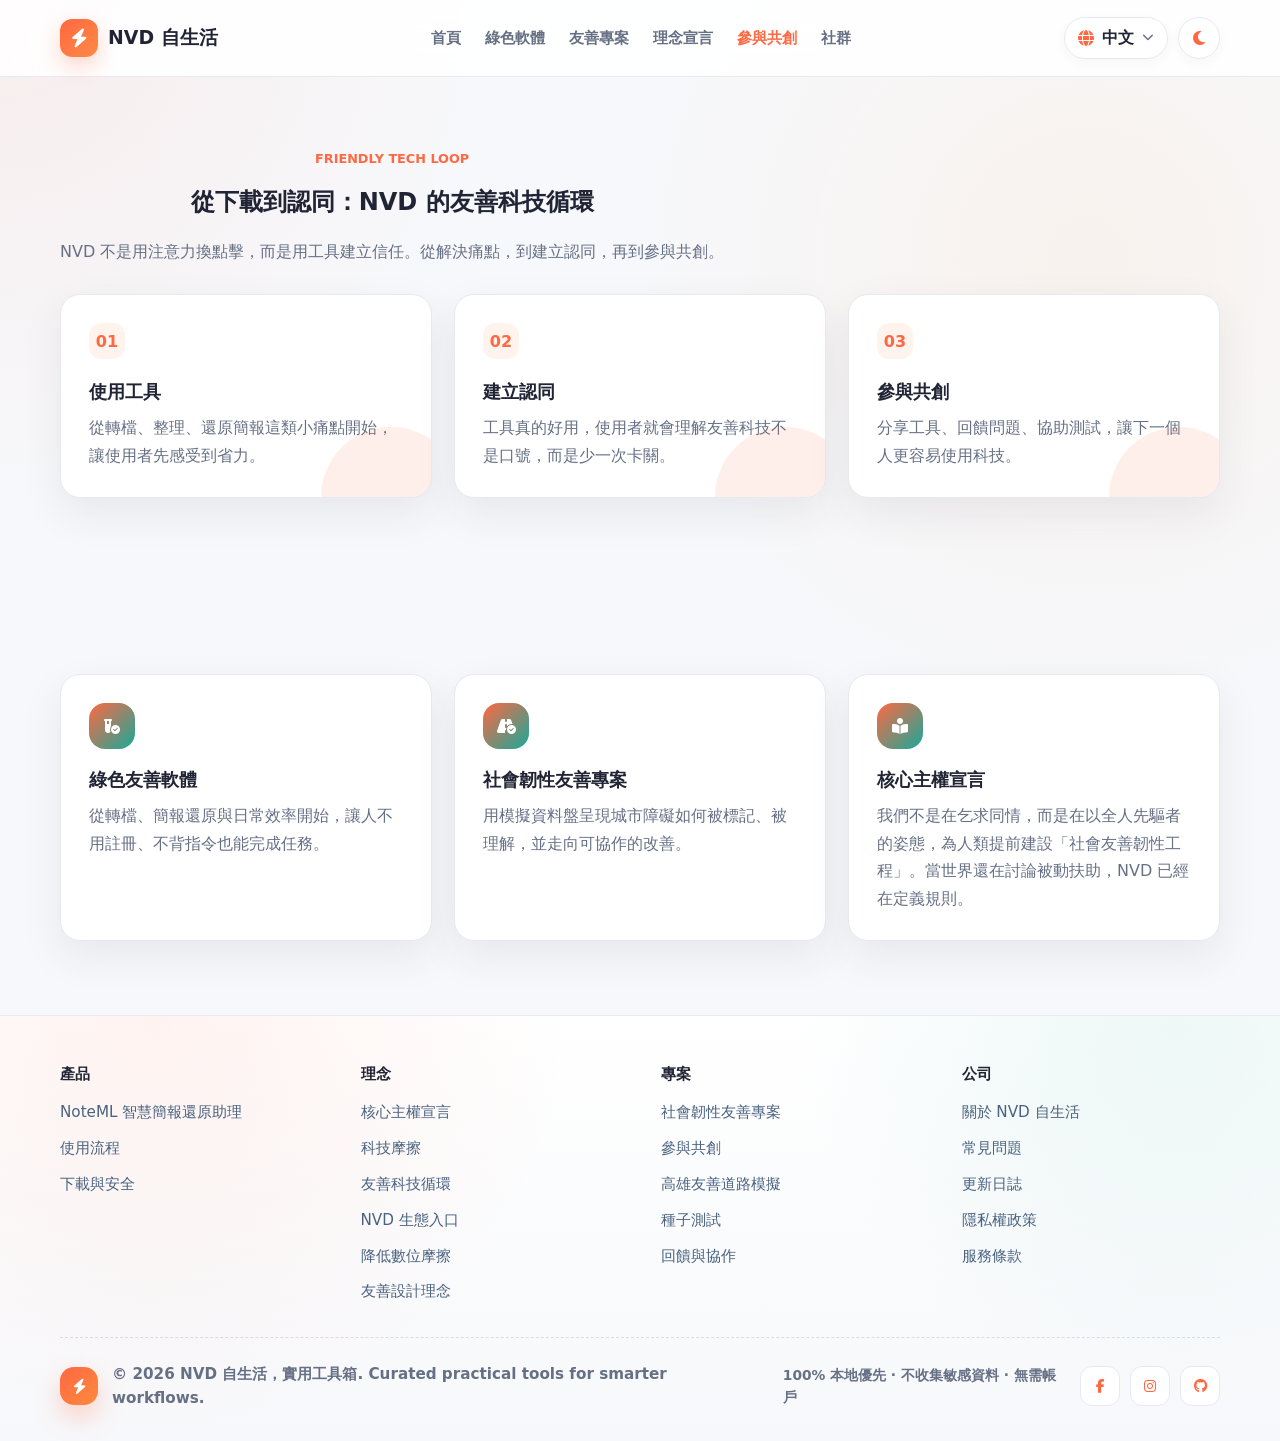
==== join.html @ a8fb4145 "Refocus software page on NoteML product" ====
<!doctype html>
<html lang="zh-Hant">
  <head>
    <meta charset="UTF-8" />
    <meta name="viewport" content="width=device-width, initial-scale=1.0" />
    <meta
      http-equiv="Content-Security-Policy"
      content="default-src 'self'; base-uri 'self'; object-src 'none'; script-src 'self'; style-src 'self' https://fonts.googleapis.com https://cdnjs.cloudflare.com; font-src 'self' https://fonts.gstatic.com https://cdnjs.cloudflare.com; img-src 'self' data:; form-action 'none'; upgrade-insecure-requests"
    />
    <title>NVD 自生活，實用工具箱</title>
    <link rel="preconnect" href="https://fonts.googleapis.com" />
    <link rel="preconnect" href="https://fonts.gstatic.com" crossorigin />
    <link
      href="https://fonts.googleapis.com/css2?family=Noto+Sans+TC:wght@400;500;700;800&display=swap"
      rel="stylesheet"
    />
    <link
      rel="stylesheet"
      href="https://cdnjs.cloudflare.com/ajax/libs/font-awesome/6.5.2/css/all.min.css"
      integrity="sha384-PPIZEGYM1v8zp5Py7UjFb79S58UeqCL9pYVnVPURKEqvioPROaVAJKKLzvH2rDnI"
      crossorigin="anonymous"
    />
    <link rel="stylesheet" href="styles.css?v=20260531-2" />
  </head>
  <body>
    <header class="site-header">
      <nav class="navbar container" aria-label="主要導覽">
        <a class="brand" href="index.html" aria-label="NVD 自生活首頁">
          <span class="brand-mark"><i class="fa-solid fa-bolt"></i></span>
          <span data-i18n="brandName">NVD 自生活</span>
        </a>

        <div class="nav-links" aria-label="網站選單">
          <a href="index.html" data-i18n="navHome">首頁</a>
          <a href="software.html" data-i18n="navSoftware">綠色軟體</a>
          <a href="resilience.html" data-i18n="navResilience">友善專案</a>
          <a href="manifesto.html" data-i18n="navManifesto">理念宣言</a>
          <a class="active" href="join.html" data-i18n="navLoop">參與共創</a>
          <a href="#footer" data-i18n="navCommunity">社群</a>
        </div>

        <div class="header-actions">
          <div class="language-menu" id="languageMenu">
            <button
              id="languageToggle"
              class="language-toggle"
              type="button"
              aria-haspopup="listbox"
              aria-expanded="false"
            >
              <i class="fa-solid fa-globe"></i>
              <span id="currentLanguageLabel">中文</span>
              <i class="fa-solid fa-chevron-down"></i>
            </button>
            <div class="language-options" role="listbox" aria-label="選擇語言">
              <button
                class="language-option active"
                type="button"
                role="option"
                data-language="zh"
                aria-selected="true"
              >
                中文
              </button>
              <button
                class="language-option"
                type="button"
                role="option"
                data-language="en"
                aria-selected="false"
              >
                EN
              </button>
            </div>
          </div>

          <button
            id="themeToggle"
            class="theme-toggle"
            type="button"
            aria-label="切換深淺色主題"
          >
            <i class="fa-solid fa-moon"></i>
          </button>
        </div>
      </nav>
    </header>

    <main>
      <section
        id="loop"
        class="loop-section container page-section"
        aria-labelledby="loopTitle"
      >
        <div class="section-heading centered-heading">
          <div>
            <p class="eyebrow" data-i18n="loopEyebrow">Friendly Tech Loop</p>
            <h1 id="loopTitle" data-i18n="loopTitle">
              從工具出發，建立 NVD 友善循環
            </h1>
            <p class="section-lead" data-i18n="loopLead">
              NVD
              不只是下載站，而是把解決痛點、建立信任、探索社會價值串起來的入口。
            </p>
          </div>
        </div>
        <div class="loop-grid">
          <article class="loop-card">
            <span>01</span>
            <h3 data-i18n="loopUseTitle">解決痛點</h3>
            <p data-i18n="loopUseText">
              用一鍵工具降低學習門檻，先讓使用者真的省力。
            </p>
          </article>
          <article class="loop-card">
            <span>02</span>
            <h3 data-i18n="loopTrustTitle">建立信任</h3>
            <p data-i18n="loopTrustText">
              用安全說明、版本紀錄與透明下載流程，讓工具被放心使用。
            </p>
          </article>
          <article class="loop-card">
            <span>03</span>
            <h3 data-i18n="loopCoCreateTitle">轉成行動</h3>
            <p data-i18n="loopCoCreateText">
              讓同學、師資與使用者回饋，逐步形成友善科技專案。
            </p>
          </article>
        </div>
      </section>
      <section class="gateway-section container">
        <div class="gateway-grid">
          <a class="gateway-card" href="software.html"
            ><span><i class="fa-solid fa-vial-circle-check"></i></span>
            <h3 data-i18n="gatewaySoftwareTitle">綠色友善軟體</h3>
            <p data-i18n="gatewaySoftwareText">
              從一鍵轉檔、簡報還原到工作流工具，先讓日常科技變簡單。
            </p></a
          ><a class="gateway-card" href="resilience.html"
            ><span><i class="fa-solid fa-road-circle-check"></i></span>
            <h3 data-i18n="gatewayResilienceTitle">社會韌性友善專案</h3>
            <p data-i18n="gatewayResilienceText">
              用模擬資料呈現友善道路、身障需求與公民科技行動。
            </p></a
          ><a class="gateway-card" href="manifesto.html"
            ><span><i class="fa-solid fa-book-open-reader"></i></span>
            <h3 data-i18n="manifestoTitle">核心主權宣言</h3>
            <p data-i18n="manifestoLead">
              我們不是在乞求同情，而是在以全人先驅者的姿態，為人類提前建設社會友善韌性工程。
            </p></a
          >
        </div>
      </section>
    </main>

    <footer id="footer" class="site-footer">
      <div class="container">
        <div class="footer-top">
          <div class="footer-grid" aria-label="頁尾導覽">
            <section class="footer-column">
              <h2 data-i18n="footerProductsTitle">產品</h2>
              <ul>
                <li>
                  <a href="software.html#product" data-i18n="footerProductTools"
                    >NoteML 智慧簡報還原助理</a
                  >
                </li>
                <li>
                  <a
                    href="software.html#workflow"
                    data-i18n="footerProductConverter"
                    >使用流程</a
                  >
                </li>
                <li>
                  <a
                    href="software.html#security"
                    data-i18n="footerProductSlides"
                    >下載與安全</a
                  >
                </li>
              </ul>
            </section>

            <section class="footer-column">
              <h2 data-i18n="footerGuidesTitle">理念</h2>
              <ul>
                <li>
                  <a
                    href="manifesto.html#manifesto"
                    data-i18n="footerGuideQuickStart"
                    >核心主權宣言</a
                  >
                </li>
                <li>
                  <a
                    href="manifesto.html#friction"
                    data-i18n="footerGuideRightClick"
                    >科技摩擦</a
                  >
                </li>
                <li>
                  <a href="join.html#loop" data-i18n="footerGuideSlides"
                    >友善科技循環</a
                  >
                </li>
                <li>
                  <a href="index.html#gateway" data-i18n="footerGuideFriction"
                    >NVD 生態入口</a
                  >
                </li>
                <li>
                  <a
                    href="manifesto.html#friction"
                    data-i18n="footerGuidePrivacy"
                    >降低數位摩擦</a
                  >
                </li>
                <li>
                  <a
                    href="manifesto.html#manifesto"
                    data-i18n="footerGuideElderFriendly"
                    >友善設計理念</a
                  >
                </li>
              </ul>
            </section>

            <section class="footer-column">
              <h2 data-i18n="footerCompareTitle">專案</h2>
              <ul>
                <li>
                  <a
                    href="resilience.html#resilience"
                    data-i18n="footerCompareNvdVsCommand"
                    >社會韌性友善專案</a
                  >
                </li>
                <li>
                  <a href="join.html#loop" data-i18n="footerCompareNvdVsManual"
                    >參與共創</a
                  >
                </li>
                <li>
                  <a
                    href="resilience.html#resilience"
                    data-i18n="footerCompareNvdVsOnline"
                    >高雄友善道路模擬</a
                  >
                </li>
                <li>
                  <a href="join.html#loop" data-i18n="footerComparePptx"
                    >種子測試</a
                  >
                </li>
                <li>
                  <a href="join.html#loop" data-i18n="footerCompareWorkflow"
                    >回饋與協作</a
                  >
                </li>
              </ul>
            </section>

            <section class="footer-column">
              <h2 data-i18n="footerCompanyTitle">公司</h2>
              <ul>
                <li>
                  <a
                    href="manifesto.html#manifesto"
                    data-i18n="footerCompanyAbout"
                    >關於 NVD 自生活</a
                  >
                </li>
                <li>
                  <a href="software.html#workflow" data-i18n="footerCompanyFaq"
                    >常見問題</a
                  >
                </li>
                <li>
                  <a
                    href="software.html#product"
                    data-i18n="footerCompanyUpdates"
                    >更新日誌</a
                  >
                </li>
                <li>
                  <a
                    href="#privacy"
                    data-legal-modal="privacy"
                    data-i18n="footerCompanyPrivacy"
                    >隱私權政策</a
                  >
                </li>
                <li>
                  <a
                    href="#terms"
                    data-legal-modal="terms"
                    data-i18n="footerCompanyTerms"
                    >服務條款</a
                  >
                </li>
              </ul>
            </section>
          </div>
        </div>

        <div class="footer-bottom">
          <div class="footer-brand">
            <span class="footer-logo" aria-hidden="true"
              ><i class="fa-solid fa-bolt"></i
            ></span>
            <p data-i18n="footerCopy">
              © 2026 NVD 自生活，實用工具箱. Curated practical tools for smarter
              workflows.
            </p>
          </div>
          <div class="footer-meta">
            <span data-i18n="footerPrivacyNote"
              >100% 本地優先 · 不收集敏感資料 · 無需帳戶</span
            >
            <div class="social-links" aria-label="社群連結">
              <a href="#" aria-label="Facebook"
                ><i class="fa-brands fa-facebook-f"></i
              ></a>
              <a href="#" aria-label="Instagram"
                ><i class="fa-brands fa-instagram"></i
              ></a>
              <a href="#" aria-label="GitHub"
                ><i class="fa-brands fa-github"></i
              ></a>
            </div>
          </div>
        </div>
      </div>
    </footer>

    <div
      id="guideModal"
      class="modal-backdrop"
      aria-hidden="true"
      aria-modal="true"
      role="dialog"
      aria-labelledby="modalTitle"
    >
      <div class="modal-content">
        <div class="modal-header">
          <h2 id="modalTitle">
            <i class="fa-regular fa-circle-question"></i>
            <span data-i18n="modalTitle">使用說明手冊</span>
          </h2>
          <button
            id="closeModalBtn"
            class="modal-close-icon-btn"
            aria-label="關閉視窗"
          >
            &times;
          </button>
        </div>
        <div class="modal-body">
          <section class="modal-section">
            <h3 data-i18n="modalStepsTitle">極簡 3 步驟輕鬆上手</h3>
            <ol class="step-list">
              <li>
                <span class="step-number">1</span>
                <div>
                  <strong data-i18n="stepOneTitle">選功能與下載</strong>
                  <p data-i18n="stepOneText">
                    在網站中選擇您需要的工具分類，點擊直達連結或下載點取得工具。
                  </p>
                </div>
              </li>
              <li>
                <span class="step-number">2</span>
                <div>
                  <strong data-i18n="stepTwoTitle">一鍵自動化</strong>
                  <p data-i18n="stepTwoText">
                    程式皆經過極簡設計，開啟後只需一鍵點擊，便能自動啟動處理流程。
                  </p>
                </div>
              </li>
              <li>
                <span class="step-number">3</span>
                <div>
                  <strong data-i18n="stepThreeTitle">直達結果下載</strong>
                  <p data-i18n="stepThreeText">
                    無任何繁雜設定，處理完成的檔案將自動輸出，即刻下載並投入工作。
                  </p>
                </div>
              </li>
            </ol>
          </section>

          <section class="modal-section">
            <h3 data-i18n="faqTitle">常見問題 FAQ</h3>
            <div class="faq-group">
              <div class="faq-item">
                <h4 data-i18n="faqOneQuestion">
                  Q: 使用這些工具需要付費或註冊嗎？
                </h4>
                <p data-i18n="faqOneAnswer">
                  本站推薦的部分客製工具提供免費下載，其餘外部工具則視原廠政策而定，多數均有免註冊免費體驗額度。
                </p>
              </div>
              <div class="faq-item">
                <h4 data-i18n="faqTwoQuestion">
                  Q: 開啟打包工具時若被防毒軟體攔截該怎麼辦？
                </h4>
                <p data-i18n="faqTwoAnswer">
                  由於本地工具通常是獨立可執行檔，Windows Defender
                  等可能會出現誤報。若您信任來源，可依系統提示選擇仍要執行。
                </p>
              </div>
              <div class="faq-item">
                <h4 data-i18n="faqThreeQuestion">
                  Q: 下載 EXE 工具前需要注意什麼？
                </h4>
                <p data-i18n="faqThreeAnswer">
                  請只從本站卡片提供的官方連結下載，下載後可先使用防毒軟體掃描。若系統跳出未知來源提醒，請確認檔名與來源後再執行。
                </p>
              </div>
            </div>
          </section>
        </div>
        <div class="modal-footer">
          <button
            id="modalConfirmBtn"
            class="modal-btn-primary"
            data-i18n="modalConfirm"
          >
            我知道了
          </button>
        </div>
      </div>
    </div>

    <div
      id="legalModal"
      class="modal-backdrop"
      aria-hidden="true"
      aria-modal="true"
      role="dialog"
      aria-labelledby="legalModalTitle"
    >
      <div class="modal-content legal-modal-content">
        <div class="modal-header">
          <h2 id="legalModalTitle">
            <i class="fa-solid fa-shield-halved"></i>
            <span id="legalModalTitleText" data-i18n="privacyTitle"
              >隱私權政策</span
            >
          </h2>
          <button
            id="closeLegalModalBtn"
            class="modal-close-icon-btn"
            aria-label="關閉視窗"
          >
            &times;
          </button>
        </div>
        <div class="modal-body legal-body">
          <section class="modal-section legal-panel" data-legal-panel="privacy">
            <p class="legal-updated" data-i18n="legalUpdated">
              最後更新：2026 年 5 月 30 日
            </p>
            <h3 data-i18n="privacySectionScope">我們如何保護你的資料</h3>
            <p data-i18n="privacyScopeText">
              NVD
              自生活，實用工具箱是純前端靜態網站。本網站不要求註冊帳號，也不會主動收集你的姓名、電子郵件、檔案內容或付款資料。
            </p>

            <h3 data-i18n="privacySectionStorage">本機儲存資料</h3>
            <p data-i18n="privacyStorageText">
              網站會在你的瀏覽器 localStorage
              中保存語言、深淺色主題與收藏清單，僅用於維持你的使用偏好。你可以隨時透過瀏覽器清除網站資料。
            </p>

            <h3 data-i18n="privacySectionThirdParty">第三方服務</h3>
            <p data-i18n="privacyThirdPartyText">
              本網站透過 GitHub Pages 提供頁面，並可能載入 Google Fonts、Font
              Awesome 與 Google Drive
              下載連結。這些服務可能依各自政策處理基本連線紀錄。
            </p>

            <h3 data-i18n="privacySectionDownloads">下載與工具使用</h3>
            <p data-i18n="privacyDownloadsText">
              下載工具後，請確認來源並使用防毒軟體掃描。本網站不會讀取你的本機檔案內容；外部工具或第三方網站的資料處理方式，請以該服務提供者的政策為準。
            </p>
          </section>

          <section
            class="modal-section legal-panel"
            data-legal-panel="terms"
            hidden
          >
            <p class="legal-updated" data-i18n="legalUpdated">
              最後更新：2026 年 5 月 30 日
            </p>
            <h3 data-i18n="termsSectionService">服務內容</h3>
            <p data-i18n="termsServiceText">
              本網站提供實用工具推薦、下載連結、使用說明與相關資源整理。部分連結會導向第三方網站或雲端硬碟下載頁。
            </p>

            <h3 data-i18n="termsSectionUse">使用責任</h3>
            <p data-i18n="termsUseText">
              使用者應自行確認工具是否符合需求，並遵守所在地法律與第三方服務規範。請勿使用本網站或相關工具處理、散布或侵害他人權利的內容。
            </p>

            <h3 data-i18n="termsSectionDownloads">下載風險提醒</h3>
            <p data-i18n="termsDownloadsText">
              本站會盡力維護連結與說明的正確性，但無法保證所有第三方工具、下載檔案或外部網站永久可用或完全無風險。執行可執行檔前，請先確認來源並掃描檔案。
            </p>

            <h3 data-i18n="termsSectionChanges">內容異動</h3>
            <p data-i18n="termsChangesText">
              我們可能依專案進度調整工具清單、連結、政策與條款。更新後的內容會公布於本頁，繼續使用網站即代表你了解並接受更新內容。
            </p>
          </section>
        </div>
        <div class="modal-footer">
          <button
            id="legalModalConfirmBtn"
            class="modal-btn-primary"
            data-i18n="modalConfirm"
          >
            我知道了
          </button>
        </div>
      </div>
    </div>

    <script src="script.js?v=20260531-2"></script>
  </body>
</html>
---- styles.css ----
:root {
  --bg-main: #f7f8fb;
  --bg-glow-primary: rgba(255, 103, 64, 0.08);
  --bg-glow-secondary: rgba(255, 209, 168, 0.16);
  --surface-main: #ffffff;
  --surface-soft: #fff3ed;
  --surface-muted: #f1f3f7;
  --card-bg: #ffffff;
  --card-subtle: rgba(250, 251, 252, 0.76);
  --text-main: #202434;
  --text-muted: #667085;
  --text-inverse: #ffffff;
  --border-main: #e6eaf0;
  --primary-orange: #ff6842;
  --primary-orange-dark: #e64f28;
  --accent-teal: #18a999;
  --accent-yellow: #f7b955;
  --header-bg: rgba(255, 255, 255, 0.88);
  --footer-bg: #ffffff;
  --footer-text: #667085;
  --modal-backdrop: rgba(30, 34, 48, 0.5);
  --shadow-main: 0 16px 42px rgba(45, 49, 66, 0.08);
  --shadow-hover: 0 22px 54px rgba(45, 49, 66, 0.14);
  --radius-lg: 20px;
  --radius-md: 14px;
  --max-width: 1160px;
}

body[data-theme="dark"] {
  --bg-main: #101214;
  --bg-glow-primary: rgba(255, 104, 66, 0.12);
  --bg-glow-secondary: rgba(24, 169, 153, 0.09);
  --surface-main: #1b1d21;
  --surface-soft: rgba(255, 104, 66, 0.12);
  --surface-muted: #272a30;
  --card-bg: #1b1d21;
  --card-subtle: rgba(255, 255, 255, 0.035);
  --text-main: #f3f4f6;
  --text-muted: #a5adba;
  --text-inverse: #ffffff;
  --border-main: #30343b;
  --header-bg: rgba(18, 18, 18, 0.88);
  --footer-bg: #0e0f12;
  --footer-text: rgba(255, 255, 255, 0.72);
  --modal-backdrop: rgba(0, 0, 0, 0.62);
  --shadow-main: 0 18px 46px rgba(0, 0, 0, 0.28);
  --shadow-hover: 0 24px 58px rgba(0, 0, 0, 0.38);
}

* {
  box-sizing: border-box;
}

html {
  scroll-behavior: smooth;
}

body {
  min-height: 100vh;
  margin: 0;
  color: var(--text-main);
  font-family:
    "Noto Sans TC",
    system-ui,
    -apple-system,
    BlinkMacSystemFont,
    sans-serif;
  background:
    radial-gradient(
      circle at top left,
      var(--bg-glow-primary),
      transparent 30rem
    ),
    radial-gradient(
      circle at 85% 18%,
      var(--bg-glow-secondary),
      transparent 28rem
    ),
    var(--bg-main);
  transition:
    background-color 0.3s ease,
    color 0.3s ease;
}

body.modal-open {
  overflow: hidden;
}

a {
  color: inherit;
  text-decoration: none;
}

button,
input {
  font: inherit;
}

button {
  cursor: pointer;
}

.container {
  width: min(calc(100% - 40px), var(--max-width));
  margin-inline: auto;
}

.visually-hidden {
  position: absolute !important;
  width: 1px !important;
  height: 1px !important;
  padding: 0 !important;
  margin: -1px !important;
  overflow: hidden !important;
  clip: rect(0, 0, 0, 0) !important;
  white-space: nowrap !important;
  border: 0 !important;
}

:focus-visible {
  outline: 3px solid rgba(255, 90, 43, 0.42);
  outline-offset: 3px;
}

.site-header {
  position: sticky;
  top: 0;
  z-index: 50;
  background: var(--header-bg);
  border-bottom: 1px solid var(--border-main);
  backdrop-filter: blur(20px);
  -webkit-backdrop-filter: blur(20px);
}

.navbar {
  min-height: 76px;
  display: flex;
  align-items: center;
  justify-content: space-between;
  gap: 24px;
}

.brand,
.nav-links,
.header-actions,
.submit-btn,
.language-toggle,
.theme-toggle {
  display: flex;
  align-items: center;
}

.brand {
  min-width: 0;
  gap: 10px;
  font-size: 1.18rem;
  font-weight: 800;
}

.brand-mark {
  width: 38px;
  height: 38px;
  flex: 0 0 auto;
  display: grid;
  place-items: center;
  color: var(--text-inverse);
  background: linear-gradient(135deg, var(--primary-orange), #ff8a45);
  border-radius: 12px;
  box-shadow: 0 8px 20px rgba(255, 90, 43, 0.25);
}

.nav-links {
  gap: 24px;
  color: var(--text-muted);
  font-size: 0.94rem;
  font-weight: 700;
}

.nav-links a {
  display: flex;
  align-items: center;
  gap: 6px;
  transition: color 0.3s ease;
}

.nav-links a:hover {
  color: var(--primary-orange);
}

.nav-links a.active {
  color: var(--primary-orange);
}

.header-actions {
  flex: 0 0 auto;
  gap: 10px;
}

.language-menu {
  position: relative;
}

.language-toggle {
  gap: 8px;
  min-height: 42px;
  padding: 0 13px;
  color: var(--text-main);
  background: var(--surface-main);
  border: 1px solid var(--border-main);
  border-radius: 999px;
  box-shadow: 0 4px 12px rgba(45, 49, 66, 0.04);
  font-weight: 800;
  transition: all 0.25s ease;
}

.language-toggle:hover,
.language-menu.open .language-toggle {
  border-color: rgba(255, 90, 43, 0.38);
  transform: translateY(-1px);
}

.language-toggle i:first-child {
  color: var(--primary-orange);
}

.language-toggle i:last-child {
  color: var(--text-muted);
  font-size: 0.72rem;
  transition: transform 0.25s ease;
}

.language-menu.open .language-toggle i:last-child {
  transform: rotate(180deg);
}

.language-options {
  position: absolute;
  top: calc(100% + 8px);
  right: 0;
  z-index: 70;
  min-width: 116px;
  padding: 6px;
  background: var(--surface-main);
  border: 1px solid var(--border-main);
  border-radius: 14px;
  box-shadow: var(--shadow-main);
  opacity: 0;
  visibility: hidden;
  transform: translateY(-6px);
  transition: all 0.2s ease;
}

.language-menu.open .language-options {
  opacity: 1;
  visibility: visible;
  transform: translateY(0);
}

.language-option {
  width: 100%;
  min-height: 36px;
  padding: 0 12px;
  color: var(--text-main);
  text-align: left;
  background: transparent;
  border: 0;
  border-radius: 10px;
  font-weight: 800;
}

.language-option:hover,
.language-option.active {
  color: var(--text-inverse);
  background: var(--primary-orange);
}

.theme-toggle {
  width: 42px;
  height: 42px;
  justify-content: center;
  color: var(--primary-orange);
  background: var(--surface-main);
  border: 1px solid var(--border-main);
  border-radius: 999px;
  box-shadow: 0 4px 12px rgba(45, 49, 66, 0.04);
  transition: all 0.3s ease;
}

.theme-toggle:hover {
  transform: translateY(-2px);
  border-color: rgba(255, 90, 43, 0.38);
}

.submit-btn {
  gap: 8px;
  min-height: 44px;
  padding: 0 18px;
  color: var(--text-inverse);
  font-weight: 800;
  background: var(--primary-orange);
  border-radius: 999px;
  box-shadow: 0 8px 22px rgba(255, 90, 43, 0.22);
  transition: all 0.3s cubic-bezier(0.16, 1, 0.3, 1);
}

.submit-btn:hover {
  transform: translateY(-2px);
  background: var(--primary-orange-dark);
  box-shadow: 0 12px 28px rgba(255, 90, 43, 0.3);
}

.hero {
  padding: clamp(46px, 7vw, 72px) 0 clamp(34px, 5vw, 46px);
}

.hero-inner {
  text-align: center;
}

.hero-kicker {
  width: fit-content;
  margin: 0 auto 16px;
  padding: 8px 14px;
  color: var(--primary-orange);
  background: var(--surface-soft);
  border: 1px solid rgba(255, 90, 43, 0.16);
  border-radius: 999px;
  font-size: 0.86rem;
  font-weight: 900;
  text-transform: uppercase;
}

.hero-badge {
  display: inline-flex;
  align-items: center;
  gap: 8px;
  padding: 9px 16px;
  color: var(--primary-orange);
  background: var(--surface-soft);
  border: 1px solid rgba(255, 90, 43, 0.16);
  border-radius: 999px;
  font-size: 0.9rem;
  font-weight: 800;
}

.hero h1 {
  max-width: 800px;
  margin: 22px auto 14px;
  font-size: clamp(2.35rem, 5.1vw, 3.75rem);
  line-height: 1.15;
  font-weight: 800;
}

.hero p,
.hero-subtitle {
  max-width: 760px;
  margin: 0 auto 34px;
  color: var(--text-muted);
  font-size: clamp(0.98rem, 2.2vw, 1.12rem);
  line-height: 1.85;
}

.hero-subtitle strong {
  color: var(--text-main);
  background: linear-gradient(
    120deg,
    var(--bg-glow-primary) 0%,
    rgba(255, 90, 43, 0.03) 100%
  );
  padding: 2px 7px;
  border-radius: 7px;
  font-weight: 800;
  border: 1px solid rgba(255, 90, 43, 0.12);
  display: inline-block;
  margin: 2px 3px;
}

body[data-theme="dark"] .hero-subtitle strong {
  border-color: rgba(255, 90, 43, 0.22);
}

.hero-subtitle .tagline {
  display: block;
  margin-top: 12px;
  font-size: clamp(1.05rem, 2.4vw, 1.2rem);
  font-weight: 800;
  color: var(--primary-orange);
  letter-spacing: 0.5px;
}

.hero-actions {
  display: flex;
  flex-wrap: wrap;
  justify-content: center;
  gap: 12px;
  margin: 28px 0 6px;
}

.primary-link-btn,
.secondary-link-btn {
  min-height: 48px;
  display: inline-flex;
  align-items: center;
  justify-content: center;
  gap: 10px;
  padding: 0 22px;
  border-radius: 999px;
  font-weight: 900;
  transition: all 0.3s ease;
}

.primary-link-btn {
  color: #fff;
  background: var(--primary-orange);
  box-shadow: 0 12px 24px rgba(255, 104, 66, 0.22);
}

.secondary-link-btn {
  color: var(--text-main);
  background: var(--surface-main);
  border: 1px solid var(--border-main);
}

.primary-link-btn:hover,
.secondary-link-btn:hover {
  transform: translateY(-2px);
  box-shadow: var(--shadow-hover);
}

.search-box {
  width: min(100%, 660px);
  min-height: 60px;
  margin-inline: auto;
  padding: 0 24px;
  display: flex;
  align-items: center;
  gap: 14px;
  background: var(--surface-main);
  border: 1px solid var(--border-main);
  border-radius: var(--radius-lg);
  box-shadow: var(--shadow-main);
  transition: all 0.3s cubic-bezier(0.16, 1, 0.3, 1);
}

.search-box:focus-within {
  border-color: rgba(255, 90, 43, 0.46);
  box-shadow: 0 20px 48px rgba(255, 90, 43, 0.12);
  transform: translateY(-2px);
}

.search-box i {
  color: var(--primary-orange);
  font-size: 1.25rem;
}

.search-box input {
  width: 100%;
  color: var(--text-main);
  border: 0;
  outline: 0;
  background: transparent;
  font-size: 1.05rem;
  font-weight: 500;
}

.search-box input::placeholder {
  color: var(--text-muted);
}

.hero-stats {
  width: fit-content;
  margin: 18px auto 0;
  padding: 9px 14px;
  display: inline-flex;
  align-items: center;
  gap: 8px;
  color: var(--text-muted);
  background: rgba(15, 23, 42, 0.05);
  border: 1px solid var(--border-main);
  border-radius: 999px;
  box-shadow: 0 12px 30px rgba(45, 49, 66, 0.08);
  font-size: 0.95rem;
  font-weight: 700;
}

.hero-stats strong {
  color: var(--text-main);
  font-size: 1.08rem;
  font-weight: 900;
  letter-spacing: 0;
}

.stat-dot {
  width: 10px;
  height: 10px;
  flex: 0 0 auto;
  background: #2f86ff;
  border-radius: 50%;
  box-shadow: 0 0 0 4px rgba(47, 134, 255, 0.14);
}

body[data-theme="dark"] .hero-stats {
  color: rgba(190, 205, 229, 0.86);
  background: rgba(255, 255, 255, 0.06);
  border-color: rgba(255, 255, 255, 0.12);
  box-shadow: 0 18px 42px rgba(0, 0, 0, 0.18);
}

body[data-theme="dark"] .hero-stats strong {
  color: #f8fafc;
}

.values-section,
.loop-section,
.gateway-section {
  padding: 74px 0;
}

.centered-heading {
  justify-content: center;
  text-align: center;
}

.centered-heading > div {
  max-width: 780px;
}

.section-lead {
  max-width: 780px;
  margin: 12px 0 0;
  color: var(--text-muted);
  font-size: 1rem;
  line-height: 1.78;
}

.centered-heading .section-lead {
  margin-inline: auto;
}

.values-grid,
.loop-grid,
.gateway-grid {
  display: grid;
  grid-template-columns: repeat(3, minmax(0, 1fr));
  gap: 22px;
  margin-top: 28px;
}

.value-card,
.loop-card,
.dual-friction-card,
.gateway-card {
  background: var(--card-bg);
  border: 1px solid var(--border-main);
  border-radius: var(--radius-lg);
  box-shadow: var(--shadow-main);
}

.value-card {
  padding: 28px;
}

.gateway-card {
  padding: 28px;
  transition: all 0.3s ease;
}

.gateway-card:hover {
  transform: translateY(-4px);
  box-shadow: var(--shadow-hover);
}

.gateway-card span {
  width: 46px;
  height: 46px;
  display: grid;
  place-items: center;
  margin-bottom: 18px;
  color: #fff;
  background: linear-gradient(
    135deg,
    var(--primary-orange),
    var(--accent-teal)
  );
  border-radius: 16px;
}

.value-icon,
.dual-friction-icon {
  width: 46px;
  height: 46px;
  display: grid;
  place-items: center;
  margin-bottom: 18px;
  color: var(--primary-orange);
  background: var(--surface-soft);
  border-radius: 16px;
  font-size: 1.15rem;
}

.value-card h3,
.dual-friction-card h3,
.loop-card h3,
.gateway-card h3 {
  margin: 0 0 10px;
  color: var(--text-main);
  font-size: 1.15rem;
  font-weight: 900;
}

.value-card p,
.dual-friction-card p,
.loop-card p,
.gateway-card p {
  margin: 0;
  color: var(--text-muted);
  line-height: 1.72;
}

.dual-friction-section {
  padding: 76px 0;
  background:
    linear-gradient(90deg, rgba(47, 134, 255, 0.08), rgba(255, 104, 66, 0.08)),
    var(--surface-muted);
}

body[data-theme="dark"] .dual-friction-section {
  background:
    linear-gradient(90deg, rgba(47, 134, 255, 0.08), rgba(255, 104, 66, 0.1)),
    rgba(255, 255, 255, 0.025);
}

.dual-friction-grid {
  display: grid;
  grid-template-columns: repeat(2, minmax(0, 1fr));
  gap: 24px;
  margin-top: 28px;
}

.dual-friction-card {
  position: relative;
  overflow: hidden;
  padding: 30px;
}

.dual-friction-card::after {
  content: "";
  position: absolute;
  right: -20px;
  bottom: -50px;
  width: 150px;
  height: 150px;
  border-radius: 50%;
  opacity: 0.12;
}

.digital-card::after {
  background: #2f86ff;
}

.physical-card::after {
  background: var(--primary-orange);
}

.filter-section {
  padding: 74px 0 18px;
}

.section-heading {
  display: flex;
  align-items: flex-end;
  justify-content: space-between;
  gap: 18px;
  margin-bottom: 20px;
}

.eyebrow {
  margin: 0 0 6px;
  color: var(--primary-orange);
  font-size: 0.8rem;
  font-weight: 800;
  text-transform: uppercase;
}

.section-heading h2 {
  margin: 0;
  font-size: clamp(1.4rem, 3vw, 1.85rem);
  font-weight: 800;
}

.result-count {
  flex: 0 0 auto;
  color: var(--text-muted);
  font-size: 0.92rem;
  font-weight: 800;
  background: var(--surface-muted);
  padding: 6px 14px;
  border-radius: 999px;
}

.category-tabs {
  display: flex;
  gap: 12px;
  overflow-x: auto;
  padding: 4px 2px 14px;
  scrollbar-width: none;
}

.category-tabs::-webkit-scrollbar {
  display: none;
}

.category-tab {
  flex: 0 0 auto;
  min-height: 42px;
  padding: 0 20px;
  color: var(--text-muted);
  font-weight: 800;
  background: var(--surface-main);
  border: 1px solid var(--border-main);
  border-radius: 999px;
  box-shadow: 0 4px 12px rgba(45, 49, 66, 0.03);
  transition: all 0.3s ease;
}

.category-tab:hover,
.category-tab.active {
  color: var(--text-inverse);
  background: var(--text-main);
  border-color: var(--text-main);
  transform: translateY(-2px);
  box-shadow: 0 8px 20px rgba(45, 49, 66, 0.15);
}

.category-tab-icon {
  margin-right: 6px;
  color: var(--primary-orange);
}

body[data-theme="dark"] .category-tab:hover,
body[data-theme="dark"] .category-tab.active {
  color: #121212;
  background: #f3f4f6;
  border-color: #f3f4f6;
}

.tools-section {
  padding: 12px 0 72px;
}

.tool-grid {
  display: grid;
  grid-template-columns: repeat(3, minmax(0, 1fr));
  gap: 24px;
}

.tool-card {
  position: relative;
  display: flex;
  flex-direction: column;
  background: var(--card-bg);
  border: 1px solid var(--border-main);
  border-radius: var(--radius-lg);
  box-shadow: var(--shadow-main);
  transition: all 0.4s cubic-bezier(0.16, 1, 0.3, 1);
  overflow: hidden;
}

.tool-card:hover {
  transform: translateY(-6px);
  box-shadow: var(--shadow-hover);
}

.card-header-visual {
  position: relative;
  height: 104px;
  display: flex;
  align-items: center;
  justify-content: center;
  background: linear-gradient(135deg, #fff1e9, #f8fafc);
  border-bottom: 1px solid var(--border-main);
  overflow: hidden;
}

.card-visual-gradient {
  position: absolute;
  inset: 0;
  background:
    radial-gradient(
      circle at 18% 16%,
      rgba(255, 104, 66, 0.16),
      transparent 34%
    ),
    radial-gradient(
      circle at 80% 28%,
      rgba(247, 185, 85, 0.12),
      transparent 36%
    ),
    linear-gradient(135deg, rgba(255, 255, 255, 0.15), rgba(255, 104, 66, 0.04));
  z-index: 1;
}

body[data-theme="dark"] .card-header-visual {
  background: linear-gradient(135deg, #241d1a, #1d2525);
}

body[data-theme="dark"] .card-visual-gradient {
  background:
    radial-gradient(
      circle at 18% 16%,
      rgba(255, 104, 66, 0.18),
      transparent 34%
    ),
    radial-gradient(
      circle at 80% 28%,
      rgba(24, 169, 153, 0.12),
      transparent 36%
    ),
    linear-gradient(135deg, rgba(255, 255, 255, 0.03), rgba(255, 104, 66, 0.03));
}

.tool-icon-badge {
  position: relative;
  z-index: 2;
  width: 58px;
  height: 58px;
  display: grid;
  place-items: center;
  background: var(--surface-main);
  color: var(--primary-orange);
  border: 1px solid var(--border-main);
  border-radius: 16px;
  font-size: 1.7rem;
  box-shadow: 0 8px 22px rgba(45, 49, 66, 0.08);
}

.tool-icon-badge.theme-0 {
  color: #ff6842;
}

.tool-icon-badge.theme-1 {
  color: #f28c38;
}

.tool-icon-badge.theme-2 {
  color: #18a999;
}

.tool-icon-badge.theme-3 {
  color: #8b6f5a;
}

.card-body {
  padding: 20px 20px 0;
  display: flex;
  flex: 1;
  flex-direction: column;
}

.tag-list {
  display: flex;
  flex-wrap: wrap;
  gap: 8px;
  margin-bottom: 14px;
}

.tag {
  padding: 4px 10px;
  color: var(--text-muted);
  background: var(--surface-muted);
  border: 1px solid var(--border-main);
  border-radius: 999px;
  font-size: 0.76rem;
  font-weight: 800;
}

.tool-title {
  margin: 0 0 8px;
  color: var(--text-main);
  font-size: 1.22rem;
  font-weight: 800;
  line-height: 1.4;
}

.tool-desc {
  display: -webkit-box;
  -webkit-box-orient: vertical;
  -webkit-line-clamp: 3;
  line-clamp: 3;
  overflow: hidden;
  margin: 0;
  color: var(--text-muted);
  font-size: 0.92rem;
  line-height: 1.65;
}

.card-footer {
  margin-top: 20px;
  padding: 16px 20px 20px;
  display: flex;
  align-items: center;
  justify-content: space-between;
  gap: 12px;
  background: var(--card-subtle);
  border-top: 1px dashed var(--border-main);
}

.favorite-btn {
  width: 44px;
  height: 44px;
  display: grid;
  place-items: center;
  color: var(--text-muted);
  background: var(--surface-main);
  border: 1px solid var(--border-main);
  border-radius: 14px;
  box-shadow: 0 4px 10px rgba(45, 49, 66, 0.03);
  transition: all 0.3s cubic-bezier(0.16, 1, 0.3, 1);
}

.favorite-btn:hover {
  color: var(--primary-orange);
  border-color: rgba(255, 90, 43, 0.32);
  transform: scale(1.05);
}

.favorite-btn.active {
  color: var(--text-inverse);
  background: var(--primary-orange);
  border-color: var(--primary-orange);
  box-shadow: 0 6px 16px rgba(255, 90, 43, 0.25);
}

.footer-actions-left {
  display: flex;
  gap: 8px;
}

.share-btn {
  width: 44px;
  height: 44px;
  display: grid;
  place-items: center;
  color: var(--text-muted);
  background: var(--surface-main);
  border: 1px solid var(--border-main);
  border-radius: 14px;
  box-shadow: 0 4px 10px rgba(45, 49, 66, 0.03);
  transition: all 0.3s cubic-bezier(0.16, 1, 0.3, 1);
}

.share-btn:hover {
  color: var(--accent-teal);
  border-color: rgba(24, 169, 153, 0.32);
  transform: scale(1.05);
}

.visit-btn {
  min-height: 44px;
  padding: 0 18px;
  display: inline-flex;
  align-items: center;
  justify-content: center;
  gap: 8px;
  color: var(--text-inverse);
  font-size: 0.92rem;
  font-weight: 800;
  background: var(--primary-orange);
  border-radius: 12px;
  box-shadow: 0 6px 14px rgba(255, 90, 43, 0.15);
  transition: all 0.3s ease;
}

.visit-btn:hover {
  background: var(--primary-orange-dark);
  box-shadow: 0 8px 18px rgba(255, 90, 43, 0.25);
  transform: translateX(2px);
}

.empty-state {
  max-width: 480px;
  margin: 40px auto 0;
  padding: 48px 24px;
  text-align: center;
  background: var(--surface-main);
  border: 1px solid var(--border-main);
  border-radius: var(--radius-lg);
  box-shadow: var(--shadow-main);
}

.empty-state i {
  color: var(--primary-orange);
  font-size: 2.5rem;
}

.empty-state h3 {
  margin: 16px 0 8px;
  font-weight: 800;
}

.empty-state p {
  margin: 0;
  color: var(--text-muted);
}

.product-hero {
  padding: 88px 0 76px;
}

.product-hero-layout {
  display: grid;
  grid-template-columns: minmax(0, 1.1fr) minmax(340px, 0.8fr);
  gap: 56px;
  align-items: center;
}

.product-hero-copy {
  max-width: 680px;
}

.product-hero-copy h1 {
  margin: 18px 0;
  color: var(--text-main);
  font-size: clamp(2.6rem, 6vw, 5.2rem);
  line-height: 1.04;
  font-weight: 900;
}

.product-hero-copy p {
  max-width: 620px;
  margin: 0;
  color: var(--text-muted);
  font-size: 1.08rem;
  line-height: 1.9;
}

.product-actions {
  display: flex;
  flex-wrap: wrap;
  gap: 12px;
  margin-top: 30px;
}

.product-showcase-card {
  overflow: hidden;
  background: var(--card-bg);
  border: 1px solid var(--border-main);
  border-radius: 24px;
  box-shadow: var(--shadow-main);
}

.product-showcase-visual {
  position: relative;
  min-height: 170px;
  display: grid;
  place-items: center;
  background:
    radial-gradient(
      circle at 22% 16%,
      rgba(255, 104, 66, 0.16),
      transparent 34%
    ),
    radial-gradient(
      circle at 84% 72%,
      rgba(24, 169, 153, 0.12),
      transparent 34%
    ),
    linear-gradient(135deg, #fff0e9, #f8fafc);
  border-bottom: 1px solid var(--border-main);
}

body[data-theme="dark"] .product-showcase-visual {
  background:
    radial-gradient(
      circle at 22% 16%,
      rgba(255, 104, 66, 0.2),
      transparent 34%
    ),
    radial-gradient(
      circle at 84% 72%,
      rgba(24, 169, 153, 0.16),
      transparent 34%
    ),
    linear-gradient(135deg, #241d1a, #1d2525);
}

.product-showcase-body {
  padding: 26px;
}

.product-showcase-kicker {
  display: block;
  margin-bottom: 12px;
  color: var(--primary-orange);
  font-size: 0.78rem;
  font-weight: 900;
  letter-spacing: 0.08em;
  text-transform: uppercase;
}

.product-showcase-body h2 {
  margin: 0 0 12px;
  color: var(--text-main);
  font-size: 1.5rem;
  line-height: 1.35;
  font-weight: 900;
}

.product-showcase-body p {
  margin: 0;
  color: var(--text-muted);
  line-height: 1.8;
}

.product-showcase-footer {
  padding: 20px 26px 26px;
  background: var(--card-subtle);
  border-top: 1px dashed var(--border-main);
}

.product-section {
  padding: 72px 0;
}

.product-section.alt {
  background: rgba(255, 255, 255, 0.34);
  border-block: 1px solid var(--border-main);
}

body[data-theme="dark"] .product-section.alt {
  background: rgba(255, 255, 255, 0.02);
}

.product-narrow {
  max-width: 850px;
}

.product-narrow h2,
.product-section h2 {
  margin: 10px 0 16px;
  color: var(--text-main);
  font-size: clamp(2rem, 4vw, 3.4rem);
  line-height: 1.18;
  font-weight: 900;
}

.product-narrow p,
.product-section .section-lead {
  margin: 0;
  color: var(--text-muted);
  font-size: 1.02rem;
  line-height: 1.9;
}

.product-insight-grid,
.product-feature-grid {
  display: grid;
  grid-template-columns: repeat(3, minmax(0, 1fr));
  gap: 22px;
  margin-top: 34px;
}

.product-insight-grid {
  grid-template-columns: repeat(2, minmax(0, 1fr));
}

.product-panel {
  padding: 28px;
  background: var(--card-bg);
  border: 1px solid var(--border-main);
  border-radius: 20px;
  box-shadow: var(--shadow-main);
}

.product-panel i {
  width: 42px;
  height: 42px;
  display: grid;
  place-items: center;
  margin-bottom: 20px;
  color: var(--primary-orange);
  background: var(--surface-soft);
  border: 1px solid rgba(255, 104, 66, 0.16);
  border-radius: 14px;
  font-size: 1.2rem;
}

.product-panel h3 {
  margin: 0 0 12px;
  color: var(--text-main);
  font-size: 1.2rem;
  line-height: 1.45;
  font-weight: 900;
}

.product-panel p {
  margin: 0;
  color: var(--text-muted);
  line-height: 1.8;
}

.audience-list {
  display: grid;
  grid-template-columns: repeat(2, minmax(0, 1fr));
  gap: 14px;
  margin: 34px 0 0;
  padding: 0;
  list-style: none;
}

.audience-list li {
  display: flex;
  align-items: flex-start;
  gap: 12px;
  padding: 18px;
  color: var(--text-muted);
  background: var(--card-bg);
  border: 1px solid var(--border-main);
  border-radius: 16px;
  line-height: 1.7;
  font-weight: 700;
}

.audience-list i {
  margin-top: 4px;
  color: var(--accent-teal);
}

.workflow-steps {
  display: grid;
  grid-template-columns: repeat(5, minmax(0, 1fr));
  gap: 14px;
  margin-top: 34px;
}

.workflow-step {
  padding: 22px;
  background: var(--card-bg);
  border: 1px solid var(--border-main);
  border-radius: 18px;
  box-shadow: 0 12px 30px rgba(45, 49, 66, 0.05);
}

.workflow-step span {
  display: inline-grid;
  width: 34px;
  height: 34px;
  place-items: center;
  margin-bottom: 18px;
  color: var(--primary-orange);
  background: var(--surface-soft);
  border-radius: 12px;
  font-size: 0.86rem;
  font-weight: 900;
}

.workflow-step h3 {
  margin: 0 0 10px;
  color: var(--text-main);
  font-size: 1.05rem;
  font-weight: 900;
}

.workflow-step p {
  margin: 0;
  color: var(--text-muted);
  font-size: 0.92rem;
  line-height: 1.72;
}

.security-callout {
  display: grid;
  grid-template-columns: auto minmax(0, 1fr);
  gap: 22px;
  align-items: start;
  padding: 30px;
  background:
    linear-gradient(135deg, rgba(24, 169, 153, 0.12), transparent 42%),
    var(--card-bg);
  border: 1px solid var(--border-main);
  border-radius: 22px;
  box-shadow: var(--shadow-main);
}

.security-callout i {
  width: 48px;
  height: 48px;
  display: grid;
  place-items: center;
  color: var(--accent-teal);
  background: rgba(24, 169, 153, 0.12);
  border-radius: 16px;
  font-size: 1.25rem;
}

.security-callout h2 {
  margin-top: 0;
}

.resilience-section {
  padding: 78px 0;
  background:
    radial-gradient(
      circle at 12% 18%,
      rgba(24, 169, 153, 0.14),
      transparent 28rem
    ),
    linear-gradient(180deg, var(--surface-main), var(--surface-muted));
}

body[data-theme="dark"] .resilience-section {
  background:
    radial-gradient(
      circle at 12% 18%,
      rgba(24, 169, 153, 0.12),
      transparent 28rem
    ),
    linear-gradient(
      180deg,
      rgba(255, 255, 255, 0.025),
      rgba(255, 255, 255, 0.01)
    );
}

.resilience-layout {
  display: grid;
  grid-template-columns: minmax(0, 0.9fr) minmax(320px, 1.1fr);
  gap: 34px;
  align-items: center;
}

.resilience-copy h2 {
  margin: 0 0 16px;
  color: var(--text-main);
  font-size: clamp(1.8rem, 4vw, 2.55rem);
  line-height: 1.22;
  font-weight: 900;
}

.resilience-copy p {
  margin: 0;
  color: var(--text-muted);
  line-height: 1.82;
}

.resilience-list {
  display: grid;
  gap: 12px;
  margin: 22px 0 0;
  padding: 0;
  list-style: none;
}

.resilience-list li {
  display: flex;
  align-items: flex-start;
  gap: 10px;
  color: var(--text-muted);
  line-height: 1.62;
}

.resilience-list i {
  margin-top: 5px;
  color: var(--accent-teal);
}

.resilience-dashboard {
  padding: 28px;
  color: #e8f7ff;
  background:
    linear-gradient(135deg, rgba(47, 134, 255, 0.12), rgba(24, 169, 153, 0.14)),
    #0f172a;
  border: 1px solid rgba(255, 255, 255, 0.1);
  border-radius: 24px;
  box-shadow: 0 28px 70px rgba(15, 23, 42, 0.26);
}

.dashboard-header {
  display: flex;
  align-items: center;
  gap: 10px;
  margin-bottom: 20px;
  padding-bottom: 18px;
  border-bottom: 1px solid rgba(255, 255, 255, 0.12);
}

.pulse-dot {
  width: 12px;
  height: 12px;
  background: var(--accent-teal);
  border-radius: 50%;
  box-shadow: 0 0 0 7px rgba(24, 169, 153, 0.14);
}

.metric-grid {
  display: grid;
  grid-template-columns: repeat(2, minmax(0, 1fr));
  gap: 14px;
}

.metric-card {
  padding: 18px;
  background: rgba(255, 255, 255, 0.06);
  border: 1px solid rgba(255, 255, 255, 0.1);
  border-radius: 16px;
}

.metric-card span {
  display: block;
  margin-bottom: 10px;
  color: rgba(226, 232, 240, 0.74);
  font-size: 0.9rem;
  font-weight: 800;
}

.metric-card strong {
  color: #38bdf8;
  font-size: clamp(1.55rem, 3vw, 2rem);
  letter-spacing: 1px;
}

.loop-card {
  position: relative;
  padding: 28px;
  overflow: hidden;
}

.loop-card span {
  display: inline-grid;
  place-items: center;
  width: 36px;
  height: 36px;
  margin-bottom: 20px;
  color: var(--primary-orange);
  background: var(--surface-soft);
  border-radius: 12px;
  font-weight: 900;
}

.loop-card::after {
  content: "";
  position: absolute;
  right: -30px;
  bottom: -70px;
  width: 140px;
  height: 140px;
  background: rgba(255, 104, 66, 0.1);
  border-radius: 50%;
}

.friction-section {
  padding: 74px 0 84px;
  background: linear-gradient(180deg, rgba(255, 243, 237, 0.54), transparent);
  border-top: 1px solid var(--border-main);
}

body[data-theme="dark"] .friction-section {
  background: linear-gradient(180deg, rgba(255, 104, 66, 0.04), transparent);
}

.friction-heading {
  max-width: 820px;
  margin-bottom: 28px;
}

.friction-heading h2 {
  margin: 0 0 14px;
  color: var(--text-main);
  font-size: clamp(2rem, 4vw, 3.1rem);
  line-height: 1.18;
  font-weight: 800;
}

.friction-heading > p:last-child {
  margin: 0;
  color: var(--text-muted);
  font-size: 1.02rem;
  line-height: 1.9;
}

.friction-grid {
  display: grid;
  grid-template-columns: repeat(3, minmax(0, 1fr));
  gap: 22px;
}

.friction-card {
  position: relative;
  overflow: hidden;
  background: var(--card-bg);
  border: 1px solid var(--border-main);
  border-radius: var(--radius-lg);
  box-shadow: var(--shadow-main);
  transition:
    transform 0.35s ease,
    box-shadow 0.35s ease;
}

.friction-card:hover {
  transform: translateY(-5px);
  box-shadow: var(--shadow-hover);
}

.friction-card img {
  width: 100%;
  height: 230px;
  padding: 16px;
  display: block;
  object-fit: contain;
  background: var(--surface-main);
  border-bottom: 1px solid var(--border-main);
}

.friction-card-featured img {
  transform-origin: right bottom;
  transition:
    transform 0.35s ease,
    filter 0.35s ease;
}

.friction-card-featured:hover img {
  transform: rotate(-1deg) translateY(-4px) scale(1.02);
  filter: saturate(1.08) contrast(1.03);
}

.friction-copy {
  padding: 22px;
}

.friction-copy span {
  display: inline-flex;
  width: 36px;
  height: 36px;
  align-items: center;
  justify-content: center;
  color: var(--primary-orange);
  background: var(--surface-soft);
  border-radius: 12px;
  font-weight: 800;
}

.friction-copy h3 {
  margin: 14px 0 8px;
  color: var(--text-main);
  font-size: 1.22rem;
  font-weight: 800;
}

.friction-copy p {
  margin: 0;
  color: var(--text-muted);
  line-height: 1.75;
}

.manifesto-section {
  padding: 82px 0 92px;
  background:
    radial-gradient(
      circle at 12% 0%,
      rgba(255, 104, 66, 0.09),
      transparent 28rem
    ),
    linear-gradient(180deg, transparent, rgba(255, 243, 237, 0.72));
  border-top: 1px solid var(--border-main);
}

body[data-theme="dark"] .manifesto-section {
  background:
    radial-gradient(
      circle at 12% 0%,
      rgba(255, 104, 66, 0.12),
      transparent 28rem
    ),
    linear-gradient(180deg, transparent, rgba(255, 255, 255, 0.025));
}

.manifesto-intro {
  max-width: 820px;
  margin-bottom: 30px;
}

.manifesto-intro h2 {
  margin: 0;
  color: var(--text-main);
  font-size: clamp(2rem, 4vw, 3.2rem);
  line-height: 1.18;
  font-weight: 800;
}

.manifesto-intro blockquote {
  margin: 22px 0 14px;
  color: var(--primary-orange);
  font-size: clamp(1.3rem, 2.5vw, 1.9rem);
  line-height: 1.45;
  font-weight: 800;
}

.manifesto-intro > p:last-child {
  margin: 0;
  color: var(--text-muted);
  font-size: 1.02rem;
  line-height: 1.9;
}

.manifesto-grid {
  display: grid;
  grid-template-columns: repeat(6, minmax(0, 1fr));
  gap: 18px;
}

.manifesto-card {
  min-height: 310px;
  padding: 24px;
  display: flex;
  flex-direction: column;
  background: var(--card-bg);
  border: 1px solid var(--border-main);
  border-radius: var(--radius-lg);
  box-shadow: var(--shadow-main);
}

.manifesto-card:nth-child(1),
.manifesto-card:nth-child(2),
.manifesto-card:nth-child(3) {
  grid-column: span 2;
}

.manifesto-card:nth-child(4),
.manifesto-card:nth-child(5) {
  grid-column: span 3;
}

.manifesto-index {
  width: 42px;
  height: 42px;
  display: grid;
  place-items: center;
  color: var(--primary-orange);
  background: var(--surface-soft);
  border: 1px solid rgba(255, 104, 66, 0.16);
  border-radius: 14px;
  font-weight: 800;
}

.manifesto-symbol {
  margin: 18px 0 10px;
  color: var(--text-muted);
  font-size: 0.86rem;
  line-height: 1.6;
  font-weight: 800;
}

.manifesto-card h3 {
  margin: 0 0 10px;
  color: var(--text-main);
  font-size: 1.35rem;
  font-weight: 800;
}

.manifesto-card p:last-child {
  margin: 0;
  color: var(--text-muted);
  line-height: 1.82;
}

.site-footer {
  padding: 48px 0 30px;
  color: var(--text-muted);
  background:
    radial-gradient(
      circle at 12% 0%,
      rgba(255, 104, 66, 0.08),
      transparent 26rem
    ),
    radial-gradient(
      circle at 92% 0%,
      rgba(24, 169, 153, 0.08),
      transparent 24rem
    ),
    linear-gradient(180deg, #ffffff 0%, #f7f8fb 100%);
  border-top: 1px solid var(--border-main);
  font-size: 0.95rem;
}

body[data-theme="dark"] .site-footer {
  color: rgba(236, 241, 248, 0.8);
  background:
    radial-gradient(
      circle at 12% 0%,
      rgba(255, 104, 66, 0.12),
      transparent 25rem
    ),
    radial-gradient(
      circle at 92% 0%,
      rgba(32, 201, 151, 0.12),
      transparent 24rem
    ),
    linear-gradient(180deg, #151821 0%, #090d14 100%);
  border-top-color: rgba(255, 104, 66, 0.18);
}

.footer-top {
  display: block;
}

.footer-grid {
  display: grid;
  grid-template-columns: repeat(4, minmax(0, 1fr));
  gap: 42px;
}

.footer-column {
  min-width: 0;
}

.footer-column h2 {
  margin: 0 0 16px;
  color: var(--text-main);
  font-size: 0.95rem;
  font-weight: 800;
}

body[data-theme="dark"] .footer-column h2 {
  color: #f8fafc;
}

.footer-column ul {
  display: grid;
  gap: 13px;
  margin: 0;
  padding: 0;
  list-style: none;
}

.footer-column a {
  color: #496280;
  line-height: 1.5;
  text-decoration: none;
  transition:
    color 0.25s ease,
    transform 0.25s ease;
}

body[data-theme="dark"] .footer-column a {
  color: rgba(182, 211, 246, 0.86);
}

.footer-column a:hover {
  color: var(--primary-orange);
  transform: translateX(4px);
}

body[data-theme="dark"] .footer-column a:hover {
  color: #ffb091;
}

.footer-bottom {
  display: flex;
  align-items: center;
  justify-content: space-between;
  gap: 24px;
  margin-top: 34px;
  padding-top: 24px;
  border-top: 1px dashed rgba(45, 49, 66, 0.14);
}

body[data-theme="dark"] .footer-bottom {
  border-top-color: rgba(255, 255, 255, 0.16);
}

.footer-brand,
.footer-meta {
  display: flex;
  align-items: center;
  gap: 14px;
}

.footer-brand p,
.footer-meta span {
  margin: 0;
  line-height: 1.6;
  font-weight: 600;
}

.footer-logo {
  width: 38px;
  height: 38px;
  display: grid;
  place-items: center;
  flex: 0 0 auto;
  color: #fff;
  background: linear-gradient(135deg, var(--primary-orange), #ff8a3d);
  border-radius: 14px;
  box-shadow: 0 12px 26px rgba(255, 104, 66, 0.28);
}

.footer-meta {
  color: var(--text-muted);
  font-size: 0.86rem;
}

body[data-theme="dark"] .footer-meta {
  color: rgba(147, 180, 224, 0.84);
}

.social-links {
  display: flex;
  gap: 10px;
}

.social-links a {
  width: 40px;
  height: 40px;
  display: grid;
  place-items: center;
  color: var(--primary-orange);
  background: #fff;
  border: 1px solid var(--border-main);
  border-radius: 12px;
  transition: all 0.3s ease;
}

body[data-theme="dark"] .social-links a {
  color: #f8fafc;
  background: rgba(255, 255, 255, 0.08);
  border-color: rgba(255, 255, 255, 0.08);
}

.social-links a:hover {
  color: #fff;
  background: var(--primary-orange);
  transform: translateY(-3px);
  box-shadow: 0 12px 24px rgba(255, 104, 66, 0.25);
}

.modal-backdrop {
  position: fixed;
  inset: 0;
  z-index: 1000;
  display: flex;
  align-items: center;
  justify-content: center;
  background-color: var(--modal-backdrop);
  backdrop-filter: blur(8px);
  -webkit-backdrop-filter: blur(8px);
  opacity: 0;
  visibility: hidden;
  transition:
    opacity 0.3s ease,
    visibility 0.3s ease;
}

.modal-backdrop.active {
  opacity: 1;
  visibility: visible;
}

.modal-content {
  width: min(90%, 620px);
  max-height: 82vh;
  display: flex;
  flex-direction: column;
  overflow: hidden;
  background: var(--surface-main);
  border: 1px solid rgba(255, 90, 43, 0.1);
  border-radius: var(--radius-lg);
  box-shadow: 0 32px 80px rgba(0, 0, 0, 0.25);
  transform: translateY(30px);
  transition: transform 0.4s cubic-bezier(0.16, 1, 0.3, 1);
}

.legal-modal-content {
  width: min(92%, 720px);
}

.modal-backdrop.active .modal-content {
  transform: translateY(0);
}

.modal-header {
  padding: 20px 24px;
  display: flex;
  align-items: center;
  justify-content: space-between;
  background: var(--surface-main);
  border-bottom: 1px solid var(--border-main);
}

.modal-header h2 {
  margin: 0;
  display: flex;
  align-items: center;
  gap: 10px;
  color: var(--text-main);
  font-size: 1.3rem;
  font-weight: 800;
}

.modal-header h2 i {
  color: var(--primary-orange);
}

.modal-close-icon-btn {
  padding: 4px;
  color: var(--text-muted);
  background: none;
  border: none;
  font-size: 1.7rem;
  line-height: 1;
  transition:
    color 0.2s ease,
    transform 0.2s ease;
}

.modal-close-icon-btn:hover {
  color: var(--primary-orange);
  transform: scale(1.1);
}

.modal-body {
  flex: 1;
  overflow-y: auto;
  padding: 24px;
}

.modal-section {
  margin-bottom: 28px;
}

.modal-section:last-child {
  margin-bottom: 0;
}

.modal-section h3 {
  margin: 0 0 16px;
  padding-left: 10px;
  color: var(--text-main);
  border-left: 4px solid var(--primary-orange);
  font-size: 1.08rem;
  font-weight: 800;
}

.legal-body .modal-section h3 {
  margin-top: 22px;
}

.legal-body .modal-section h3:first-of-type {
  margin-top: 0;
}

.legal-updated {
  margin: 0 0 18px;
  color: var(--text-muted);
  font-size: 0.88rem;
  font-weight: 700;
}

.legal-panel p:not(.legal-updated) {
  margin: 0;
  color: var(--text-muted);
  line-height: 1.78;
}

.step-list {
  margin: 0;
  padding: 0;
  display: flex;
  flex-direction: column;
  gap: 18px;
  list-style: none;
}

.step-list li {
  display: flex;
  align-items: flex-start;
  gap: 16px;
}

.step-number {
  width: 28px;
  height: 28px;
  flex: 0 0 auto;
  display: grid;
  place-items: center;
  margin-top: 2px;
  color: var(--primary-orange);
  background: var(--surface-soft);
  border: 1px solid rgba(255, 90, 43, 0.2);
  border-radius: 50%;
  font-size: 0.88rem;
  font-weight: 800;
}

.step-list li strong {
  display: block;
  margin-bottom: 4px;
  color: var(--text-main);
  font-size: 0.98rem;
}

.step-list li p,
.faq-item p {
  margin: 0;
  color: var(--text-muted);
  font-size: 0.9rem;
  line-height: 1.55;
}

.faq-group {
  display: flex;
  flex-direction: column;
  gap: 16px;
}

.faq-item h4 {
  margin: 0 0 6px;
  color: var(--text-main);
  font-size: 0.95rem;
  font-weight: 800;
}

.modal-footer {
  padding: 16px 24px;
  display: flex;
  justify-content: flex-end;
  background: var(--card-subtle);
  border-top: 1px solid var(--border-main);
}

.modal-btn-primary {
  min-height: 42px;
  padding: 0 26px;
  color: var(--text-inverse);
  font-weight: 800;
  background: var(--primary-orange);
  border: none;
  border-radius: 999px;
  box-shadow: 0 6px 16px rgba(255, 90, 43, 0.2);
  transition: all 0.3s ease;
}

.modal-btn-primary:hover {
  background: var(--primary-orange-dark);
  box-shadow: 0 10px 22px rgba(255, 90, 43, 0.3);
  transform: translateY(-1px);
}

@media (max-width: 980px) {
  .navbar {
    flex-wrap: wrap;
    padding: 12px 0;
  }

  .nav-links {
    order: 3;
    width: 100%;
    justify-content: center;
    overflow-x: auto;
    padding-bottom: 2px;
  }

  .tool-grid {
    grid-template-columns: repeat(2, minmax(0, 1fr));
    gap: 20px;
  }

  .product-hero-layout,
  .product-insight-grid,
  .product-feature-grid {
    grid-template-columns: 1fr;
  }

  .workflow-steps {
    grid-template-columns: repeat(2, minmax(0, 1fr));
  }

  .values-grid,
  .loop-grid,
  .gateway-grid {
    grid-template-columns: 1fr;
  }

  .dual-friction-grid,
  .resilience-layout {
    grid-template-columns: 1fr;
  }

  .manifesto-grid {
    grid-template-columns: repeat(2, minmax(0, 1fr));
  }

  .friction-grid {
    grid-template-columns: 1fr;
  }

  .manifesto-card:nth-child(n) {
    grid-column: span 1;
  }

  .footer-top {
    display: block;
  }

  .footer-grid {
    grid-template-columns: repeat(2, minmax(0, 1fr));
    gap: 32px 28px;
  }

  .footer-bottom {
    align-items: flex-start;
    flex-direction: column;
  }

  .footer-meta {
    width: 100%;
    justify-content: space-between;
  }
}

@media (max-width: 640px) {
  .container {
    width: min(calc(100% - 24px), var(--max-width));
  }

  .navbar {
    min-height: 68px;
    gap: 12px;
  }

  .brand {
    font-size: 1.02rem;
  }

  .brand-mark {
    width: 34px;
    height: 34px;
  }

  .header-actions {
    gap: 8px;
  }

  .language-toggle {
    min-height: 40px;
    padding: 0 10px;
  }

  .theme-toggle {
    width: 40px;
    height: 40px;
  }

  .submit-btn {
    min-height: 40px;
    padding: 0 12px;
    font-size: 0.86rem;
  }

  .hero {
    padding: 44px 0 30px;
  }

  .hero h1 {
    margin-top: 18px;
  }

  .hero-kicker {
    margin-bottom: 12px;
  }

  .search-box {
    min-height: 58px;
    padding: 0 18px;
    border-radius: 14px;
  }

  .hero-stats {
    max-width: 100%;
    flex-wrap: wrap;
    justify-content: center;
    row-gap: 4px;
    text-align: center;
  }

  .section-heading {
    align-items: flex-start;
    flex-direction: column;
    gap: 10px;
  }

  .centered-heading {
    align-items: center;
  }

  .values-section,
  .dual-friction-section,
  .resilience-section,
  .loop-section,
  .gateway-section,
  .product-section,
  .filter-section {
    padding: 52px 0;
  }

  .value-card,
  .dual-friction-card,
  .loop-card,
  .gateway-card,
  .resilience-dashboard {
    padding: 22px;
    border-radius: 16px;
  }

  .metric-grid {
    grid-template-columns: 1fr;
  }

  .tool-grid {
    grid-template-columns: 1fr;
    gap: 20px;
  }

  .product-hero {
    padding: 52px 0 44px;
  }

  .product-hero-layout {
    gap: 30px;
  }

  .product-hero-copy h1 {
    font-size: clamp(2.35rem, 14vw, 3.8rem);
  }

  .product-showcase-body,
  .product-showcase-footer,
  .product-panel,
  .security-callout {
    padding: 22px;
  }

  .audience-list,
  .workflow-steps {
    grid-template-columns: 1fr;
  }

  .security-callout {
    grid-template-columns: 1fr;
  }

  .card-header-visual {
    height: 100px;
  }

  .tool-card,
  .modal-content {
    border-radius: 16px;
  }

  .modal-content {
    max-height: 90vh;
  }

  .manifesto-section {
    padding: 56px 0 64px;
  }

  .friction-section {
    padding: 54px 0 62px;
  }

  .friction-card img {
    height: 190px;
    padding: 12px;
  }

  .manifesto-grid {
    grid-template-columns: 1fr;
  }

  .manifesto-card {
    min-height: auto;
    padding: 22px;
  }

  .site-footer {
    padding: 38px 0 28px;
  }

  .footer-grid {
    grid-template-columns: 1fr;
    gap: 24px;
  }

  .footer-column {
    padding-bottom: 2px;
  }

  .footer-bottom,
  .footer-brand,
  .footer-meta {
    align-items: flex-start;
    flex-direction: column;
  }

  .footer-meta {
    gap: 16px;
  }
}

/* ==========================================================================
   🔔 Toast Notifications (Glassmorphic)
   ========================================================================== */
.toast-container {
  position: fixed;
  bottom: 24px;
  right: 24px;
  z-index: 2000;
  display: flex;
  flex-direction: column;
  gap: 12px;
  max-width: 380px;
  width: calc(100% - 48px);
  pointer-events: none;
}

.toast {
  pointer-events: auto;
  display: flex;
  align-items: center;
  gap: 12px;
  padding: 14px 20px;
  background: rgba(255, 255, 255, 0.82);
  border: 1px solid var(--border-main);
  border-radius: 16px;
  box-shadow: 0 12px 30px rgba(45, 49, 66, 0.12);
  backdrop-filter: blur(12px);
  -webkit-backdrop-filter: blur(12px);
  transform: translateY(20px);
  opacity: 0;
  transition:
    transform 0.3s cubic-bezier(0.16, 1, 0.3, 1),
    opacity 0.3s ease;
}

.toast.show {
  transform: translateY(0);
  opacity: 1;
}

.toast i {
  font-size: 1.15rem;
  flex-shrink: 0;
}

.toast.success {
  border-left: 4px solid var(--primary-orange);
}

.toast.success i {
  color: var(--primary-orange);
}

.toast.info {
  border-left: 4px solid var(--accent-teal);
}

.toast.info i {
  color: var(--accent-teal);
}

.toast.warning {
  border-left: 4px solid var(--accent-yellow);
}

.toast.warning i {
  color: var(--accent-yellow);
}

.toast-message {
  font-size: 0.92rem;
  font-weight: 700;
  color: var(--text-main);
  line-height: 1.4;
}

.copy-buffer {
  position: fixed;
  top: -9999px;
  left: -9999px;
  width: 1px;
  height: 1px;
  opacity: 0;
}

body[data-theme="dark"] .toast {
  background: rgba(27, 29, 33, 0.85);
  border-color: var(--border-main);
  box-shadow: 0 14px 34px rgba(0, 0, 0, 0.35);
}
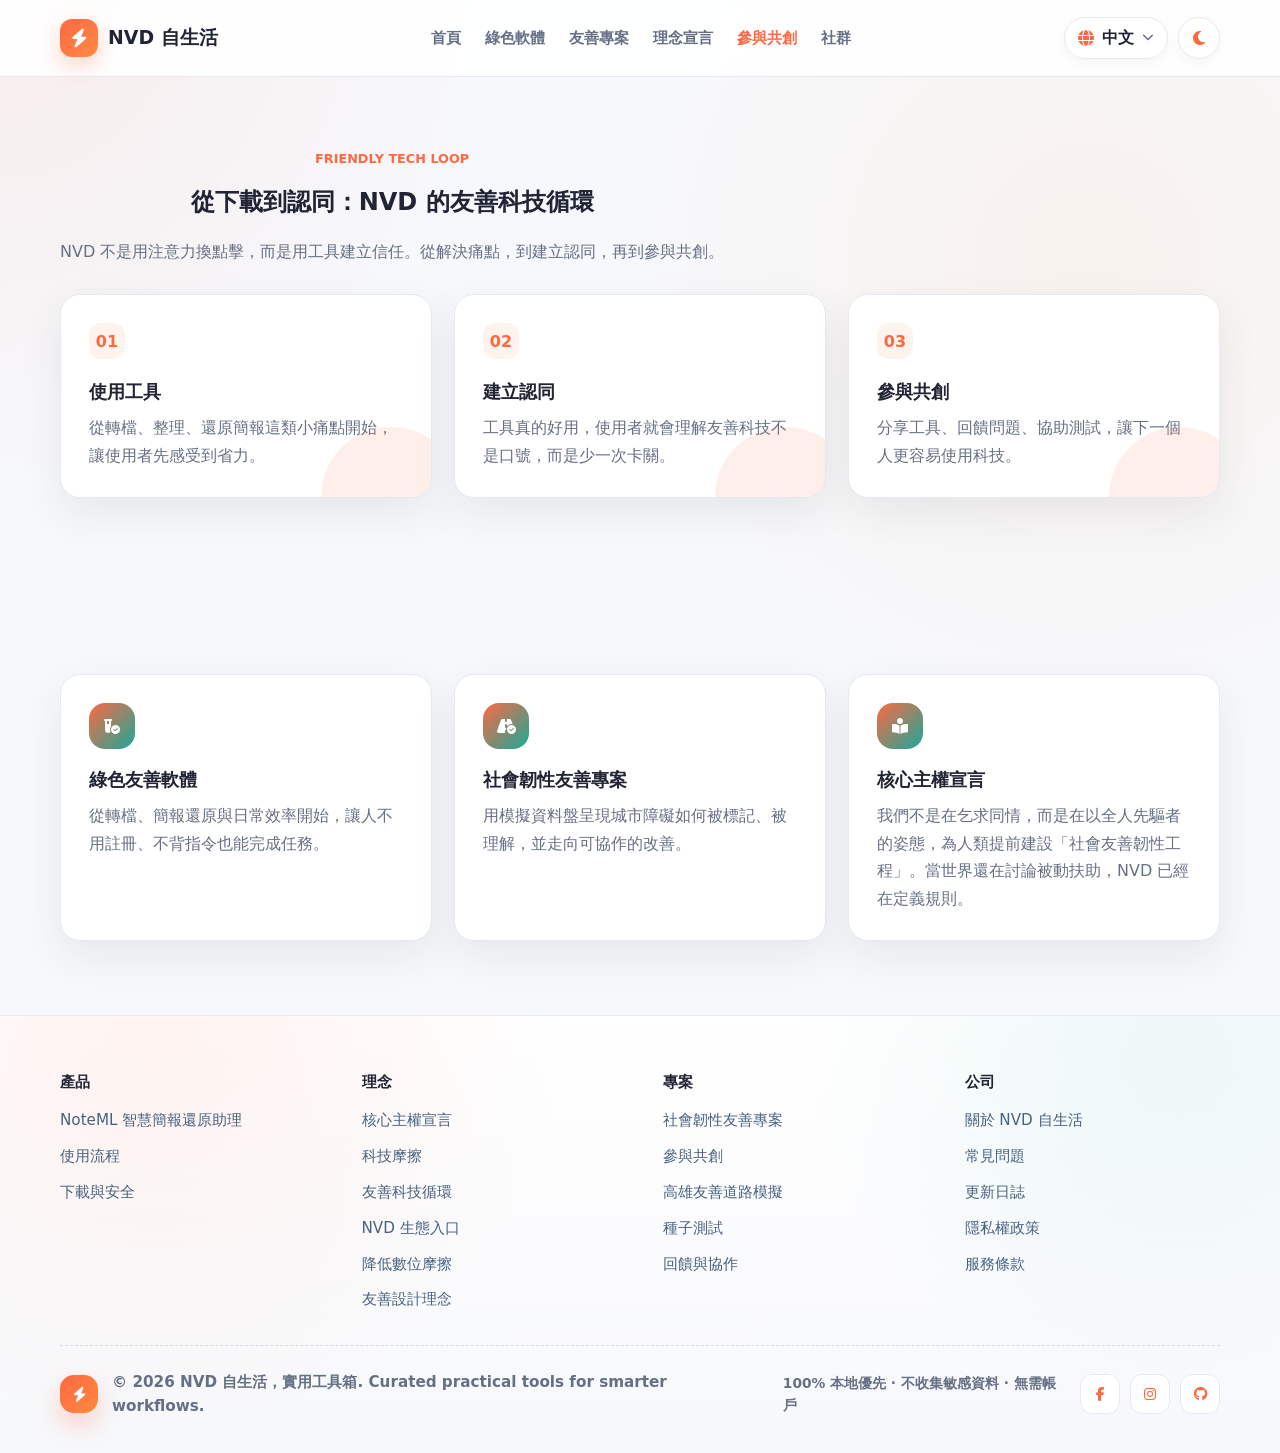
==== commit e9618589: "Improve responsive layout for mobile review" ====
--- a/join.html
+++ b/join.html
@@ -20,7 +20,7 @@
       integrity="sha384-PPIZEGYM1v8zp5Py7UjFb79S58UeqCL9pYVnVPURKEqvioPROaVAJKKLzvH2rDnI"
       crossorigin="anonymous"
     />
-    <link rel="stylesheet" href="styles.css?v=20260531-2" />
+    <link rel="stylesheet" href="styles.css?v=20260531-3" />
   </head>
   <body>
     <header class="site-header">
--- a/styles.css
+++ b/styles.css
@@ -52,12 +52,14 @@
 }
 
 html {
+  overflow-x: clip;
   scroll-behavior: smooth;
 }
 
 body {
   min-height: 100vh;
   margin: 0;
+  overflow-x: hidden;
   color: var(--text-main);
   font-family:
     "Noto Sans TC",
@@ -101,7 +103,7 @@
 }
 
 .container {
-  width: min(calc(100% - 40px), var(--max-width));
+  width: min(calc(100% - clamp(24px, 5vw, 48px)), var(--max-width));
   margin-inline: auto;
 }
 
@@ -179,6 +181,7 @@
 .nav-links a {
   display: flex;
   align-items: center;
+  flex: 0 0 auto;
   gap: 6px;
   transition: color 0.3s ease;
 }
@@ -1004,34 +1007,37 @@
 }
 
 .product-hero {
-  padding: 88px 0 76px;
+  padding: clamp(54px, 8vw, 92px) 0 clamp(44px, 7vw, 78px);
 }
 
 .product-hero-layout {
   display: grid;
   grid-template-columns: minmax(0, 1.1fr) minmax(340px, 0.8fr);
-  gap: 56px;
+  gap: clamp(28px, 5vw, 56px);
   align-items: center;
 }
 
 .product-hero-copy {
+  min-width: 0;
   max-width: 680px;
 }
 
 .product-hero-copy h1 {
   margin: 18px 0;
   color: var(--text-main);
-  font-size: clamp(2.6rem, 6vw, 5.2rem);
-  line-height: 1.04;
+  font-size: clamp(2.25rem, 7vw, 4.85rem);
+  line-height: 1.08;
   font-weight: 900;
+  overflow-wrap: anywhere;
 }
 
 .product-hero-copy p {
   max-width: 620px;
   margin: 0;
   color: var(--text-muted);
-  font-size: 1.08rem;
+  font-size: clamp(0.98rem, 1.9vw, 1.1rem);
   line-height: 1.9;
+  overflow-wrap: anywhere;
 }
 
 .product-actions {
@@ -1042,16 +1048,18 @@
 }
 
 .product-showcase-card {
+  min-width: 0;
   overflow: hidden;
   background: var(--card-bg);
   border: 1px solid var(--border-main);
-  border-radius: 24px;
+  border-radius: clamp(18px, 2.6vw, 24px);
   box-shadow: var(--shadow-main);
 }
 
 .product-showcase-visual {
   position: relative;
-  min-height: 170px;
+  min-height: clamp(132px, 18vw, 176px);
+  aspect-ratio: 16 / 6.8;
   display: grid;
   place-items: center;
   background:
@@ -1085,7 +1093,7 @@
 }
 
 .product-showcase-body {
-  padding: 26px;
+  padding: clamp(20px, 3vw, 28px);
 }
 
 .product-showcase-kicker {
@@ -1101,7 +1109,7 @@
 .product-showcase-body h2 {
   margin: 0 0 12px;
   color: var(--text-main);
-  font-size: 1.5rem;
+  font-size: clamp(1.28rem, 2.4vw, 1.55rem);
   line-height: 1.35;
   font-weight: 900;
 }
@@ -1113,13 +1121,13 @@
 }
 
 .product-showcase-footer {
-  padding: 20px 26px 26px;
+  padding: clamp(18px, 2.6vw, 26px);
   background: var(--card-subtle);
   border-top: 1px dashed var(--border-main);
 }
 
 .product-section {
-  padding: 72px 0;
+  padding: clamp(52px, 7vw, 76px) 0;
 }
 
 .product-section.alt {
@@ -1139,7 +1147,7 @@
 .product-section h2 {
   margin: 10px 0 16px;
   color: var(--text-main);
-  font-size: clamp(2rem, 4vw, 3.4rem);
+  font-size: clamp(1.75rem, 4.5vw, 3.25rem);
   line-height: 1.18;
   font-weight: 900;
 }
@@ -1165,10 +1173,10 @@
 }
 
 .product-panel {
-  padding: 28px;
+  padding: clamp(22px, 3vw, 30px);
   background: var(--card-bg);
   border: 1px solid var(--border-main);
-  border-radius: 20px;
+  border-radius: clamp(16px, 2vw, 20px);
   box-shadow: var(--shadow-main);
 }
 
@@ -1234,7 +1242,7 @@
 }
 
 .workflow-step {
-  padding: 22px;
+  padding: clamp(18px, 2.4vw, 24px);
   background: var(--card-bg);
   border: 1px solid var(--border-main);
   border-radius: 18px;
@@ -1271,9 +1279,9 @@
 .security-callout {
   display: grid;
   grid-template-columns: auto minmax(0, 1fr);
-  gap: 22px;
+  gap: clamp(16px, 2.4vw, 24px);
   align-items: start;
-  padding: 30px;
+  padding: clamp(22px, 3vw, 32px);
   background:
     linear-gradient(135deg, rgba(24, 169, 153, 0.12), transparent 42%),
     var(--card-bg);
@@ -1664,7 +1672,7 @@
 }
 
 .site-footer {
-  padding: 48px 0 30px;
+  padding: clamp(38px, 6vw, 56px) 0 clamp(28px, 4vw, 34px);
   color: var(--text-muted);
   background:
     radial-gradient(
@@ -1706,7 +1714,7 @@
 .footer-grid {
   display: grid;
   grid-template-columns: repeat(4, minmax(0, 1fr));
-  gap: 42px;
+  gap: clamp(28px, 4vw, 46px);
 }
 
 .footer-column {
@@ -2056,7 +2064,12 @@
     width: 100%;
     justify-content: center;
     overflow-x: auto;
+    scrollbar-width: none;
     padding-bottom: 2px;
+  }
+
+  .nav-links::-webkit-scrollbar {
+    display: none;
   }
 
   .tool-grid {
@@ -2064,7 +2077,6 @@
     gap: 20px;
   }
 
-  .product-hero-layout,
   .product-insight-grid,
   .product-feature-grid {
     grid-template-columns: 1fr;
@@ -2117,9 +2129,34 @@
   }
 }
 
+@media (min-width: 641px) and (max-width: 1024px) {
+  .product-hero-layout {
+    grid-template-columns: minmax(0, 1fr) minmax(280px, 0.82fr);
+    gap: clamp(26px, 4vw, 40px);
+  }
+
+  .product-hero-copy h1 {
+    font-size: clamp(2.6rem, 6.2vw, 4.1rem);
+  }
+
+  .product-insight-grid,
+  .product-feature-grid,
+  .audience-list {
+    grid-template-columns: repeat(2, minmax(0, 1fr));
+  }
+
+  .workflow-steps {
+    grid-template-columns: repeat(3, minmax(0, 1fr));
+  }
+
+  .footer-grid {
+    grid-template-columns: repeat(2, minmax(0, 1fr));
+  }
+}
+
 @media (max-width: 640px) {
   .container {
-    width: min(calc(100% - 24px), var(--max-width));
+    width: min(calc(100dvw - 24px), 366px, var(--max-width));
   }
 
   .navbar {
@@ -2148,6 +2185,21 @@
   .theme-toggle {
     width: 40px;
     height: 40px;
+  }
+
+  .nav-links {
+    justify-content: flex-start;
+    gap: 16px;
+    margin-inline: -12px;
+    padding-inline: 12px;
+  }
+
+  .nav-links a {
+    min-height: 36px;
+  }
+
+  .language-options {
+    right: 0;
   }
 
   .submit-btn {
@@ -2225,11 +2277,40 @@
   }
 
   .product-hero-layout {
+    grid-template-columns: 1fr;
     gap: 30px;
   }
 
   .product-hero-copy h1 {
-    font-size: clamp(2.35rem, 14vw, 3.8rem);
+    font-size: clamp(1.82rem, 8.8vw, 2.55rem);
+    line-height: 1.12;
+    word-break: break-all;
+  }
+
+  .product-hero-copy p {
+    line-height: 1.78;
+    word-break: break-all;
+  }
+
+  .product-showcase-body h2,
+  .product-showcase-body p {
+    word-break: break-all;
+  }
+
+  .product-actions {
+    flex-direction: column;
+  }
+
+  .product-actions .primary-link-btn,
+  .product-actions .secondary-link-btn,
+  .product-showcase-footer .visit-btn {
+    width: 100%;
+    justify-content: center;
+  }
+
+  .product-showcase-visual {
+    min-height: 128px;
+    aspect-ratio: 16 / 7.4;
   }
 
   .product-showcase-body,
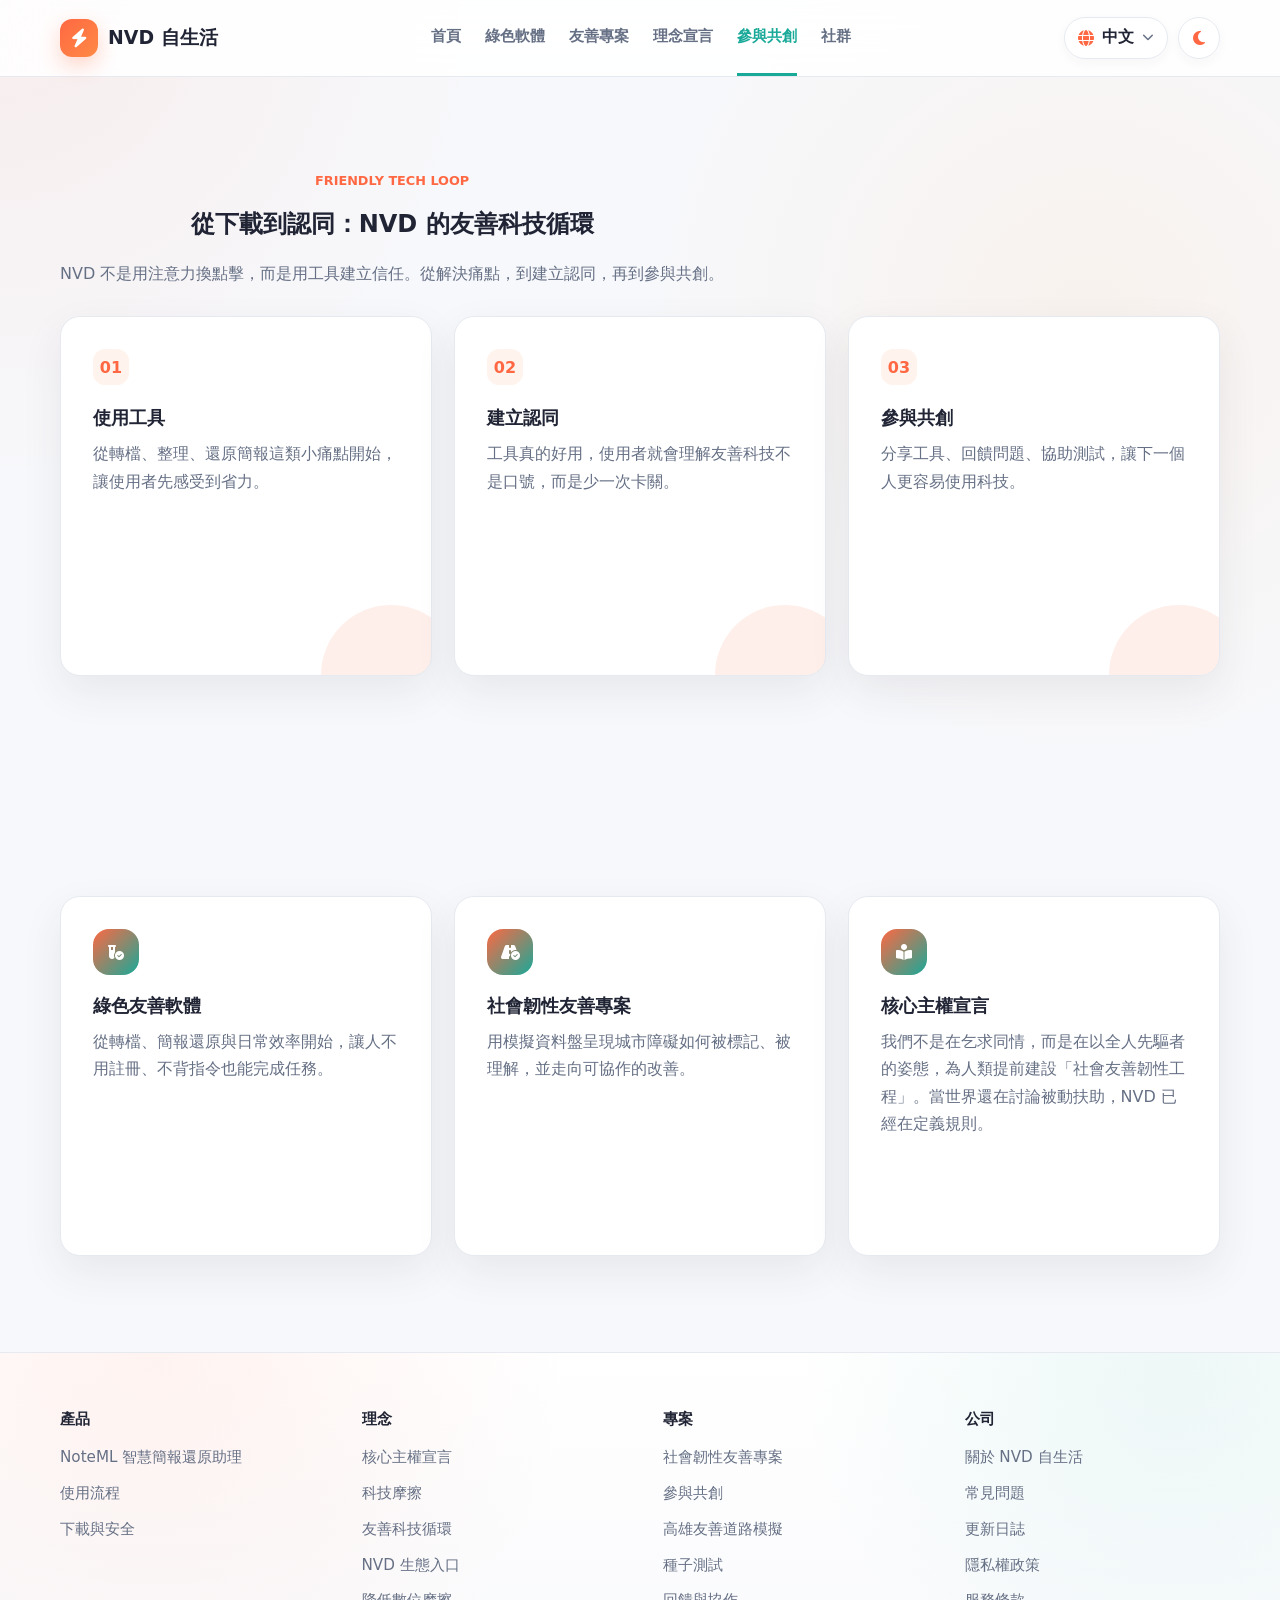
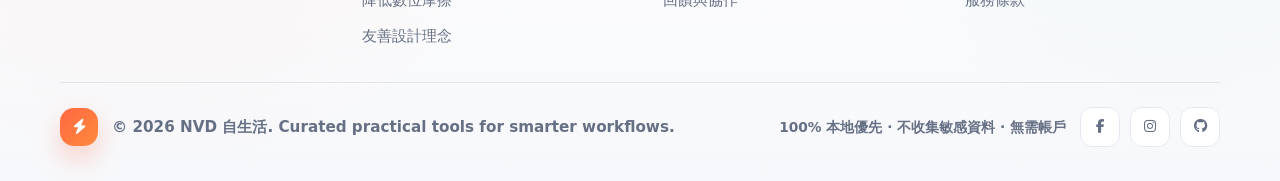
==== commit 3e53391e: "Update NVD home hub layout and naming" ====
--- a/join.html
+++ b/join.html
@@ -1,4 +1,4 @@
-<!doctype html>
+﻿<!doctype html>
 <html lang="zh-Hant">
   <head>
     <meta charset="UTF-8" />
@@ -7,7 +7,7 @@
       http-equiv="Content-Security-Policy"
       content="default-src 'self'; base-uri 'self'; object-src 'none'; script-src 'self'; style-src 'self' https://fonts.googleapis.com https://cdnjs.cloudflare.com; font-src 'self' https://fonts.gstatic.com https://cdnjs.cloudflare.com; img-src 'self' data:; form-action 'none'; upgrade-insecure-requests"
     />
-    <title>NVD 自生活，實用工具箱</title>
+    <title>NVD 自生活</title>
     <link rel="preconnect" href="https://fonts.googleapis.com" />
     <link rel="preconnect" href="https://fonts.gstatic.com" crossorigin />
     <link
@@ -20,7 +20,7 @@
       integrity="sha384-PPIZEGYM1v8zp5Py7UjFb79S58UeqCL9pYVnVPURKEqvioPROaVAJKKLzvH2rDnI"
       crossorigin="anonymous"
     />
-    <link rel="stylesheet" href="styles.css?v=20260531-3" />
+    <link rel="stylesheet" href="styles.css?v=20260601-4" />
   </head>
   <body>
     <header class="site-header">
@@ -310,8 +310,7 @@
               ><i class="fa-solid fa-bolt"></i
             ></span>
             <p data-i18n="footerCopy">
-              © 2026 NVD 自生活，實用工具箱. Curated practical tools for smarter
-              workflows.
+              © 2026 NVD 自生活. Curated practical tools for smarter workflows.
             </p>
           </div>
           <div class="footer-meta">
@@ -528,6 +527,6 @@
       </div>
     </div>
 
-    <script src="script.js?v=20260531-2"></script>
+    <script src="script.js?v=20260601-4"></script>
   </body>
 </html>
--- a/styles.css
+++ b/styles.css
@@ -1,4 +1,4 @@
-:root {
+﻿:root {
   --bg-main: #f7f8fb;
   --bg-glow-primary: rgba(255, 103, 64, 0.08);
   --bg-glow-secondary: rgba(255, 209, 168, 0.16);
@@ -24,6 +24,13 @@
   --radius-lg: 20px;
   --radius-md: 14px;
   --max-width: 1160px;
+  --phone-width: 320px;
+  --phone-height: 650px;
+  --phone-radius: 40px;
+  --bezel-thickness: 10px;
+  --nvd-dark: #0a0a0a;
+  --nvd-neon: #00ffcc;
+  --nvd-neon-soft: #10b981;
 }
 
 body[data-theme="dark"] {
@@ -179,19 +186,26 @@
 }
 
 .nav-links a {
+  position: relative;
   display: flex;
   align-items: center;
   flex: 0 0 auto;
   gap: 6px;
-  transition: color 0.3s ease;
+  min-height: 76px;
+  border-bottom: 3px solid transparent;
+  transition:
+    color 0.3s ease,
+    border-color 0.3s ease;
 }
 
 .nav-links a:hover {
-  color: var(--primary-orange);
+  color: var(--accent-teal);
 }
 
 .nav-links a.active {
-  color: var(--primary-orange);
+  color: var(--accent-teal);
+  border-bottom-color: var(--accent-teal);
+  font-weight: 900;
 }
 
 .header-actions {
@@ -313,7 +327,7 @@
 }
 
 .hero {
-  padding: clamp(46px, 7vw, 72px) 0 clamp(34px, 5vw, 46px);
+  padding: clamp(72px, 9vw, 112px) 0 clamp(58px, 8vw, 88px);
 }
 
 .hero-inner {
@@ -414,20 +428,26 @@
 
 .primary-link-btn {
   color: #fff;
-  background: var(--primary-orange);
-  box-shadow: 0 12px 24px rgba(255, 104, 66, 0.22);
+  background: linear-gradient(135deg, var(--accent-teal), #10b981);
+  border: 1px solid rgba(24, 169, 153, 0.34);
+  box-shadow: 0 14px 30px rgba(16, 185, 129, 0.22);
 }
 
 .secondary-link-btn {
-  color: var(--text-main);
-  background: var(--surface-main);
-  border: 1px solid var(--border-main);
-}
-
-.primary-link-btn:hover,
-.secondary-link-btn:hover {
+  color: var(--accent-teal);
+  background: transparent;
+  border: 1px solid transparent;
+  box-shadow: none;
+}
+
+.primary-link-btn:hover {
   transform: translateY(-2px);
   box-shadow: var(--shadow-hover);
+}
+
+.secondary-link-btn:hover {
+  color: var(--text-main);
+  transform: translateX(4px);
 }
 
 .search-box {
@@ -516,7 +536,7 @@
 .values-section,
 .loop-section,
 .gateway-section {
-  padding: 74px 0;
+  padding: 96px 0;
 }
 
 .centered-heading {
@@ -553,6 +573,12 @@
 .loop-card,
 .dual-friction-card,
 .gateway-card {
+  min-height: 360px;
+  display: flex;
+  flex-direction: column;
+  align-items: flex-start;
+  justify-content: flex-start;
+  text-align: left;
   background: var(--card-bg);
   border: 1px solid var(--border-main);
   border-radius: var(--radius-lg);
@@ -560,11 +586,11 @@
 }
 
 .value-card {
-  padding: 28px;
+  padding: 32px;
 }
 
 .gateway-card {
-  padding: 28px;
+  padding: 32px;
   transition: all 0.3s ease;
 }
 
@@ -620,8 +646,265 @@
   line-height: 1.72;
 }
 
+.hub-dashboard-section {
+  padding: 96px 0;
+}
+
+.hub-dashboard-section .centered-heading > div {
+  max-width: 940px;
+}
+
+.hub-dashboard-grid {
+  display: grid;
+  grid-template-columns: minmax(260px, 1fr) minmax(0, 2fr);
+  gap: 28px;
+  align-items: stretch;
+  margin-top: 34px;
+}
+
+.hub-phone-card,
+.hub-scoreboard-card {
+  min-height: 360px;
+  padding: 32px;
+  text-align: left;
+  background: var(--card-bg);
+  border: 1px solid var(--border-main);
+  border-radius: var(--radius-lg);
+  box-shadow: var(--shadow-main);
+}
+
+.hub-phone-card {
+  display: grid;
+  place-items: center;
+  background:
+    radial-gradient(
+      circle at 22% 18%,
+      rgba(16, 185, 129, 0.14),
+      transparent 14rem
+    ),
+    var(--card-bg);
+}
+
+.hub-phone-shell {
+  position: relative;
+  width: min(100%, 260px);
+  aspect-ratio: 0.49;
+  padding: 10px;
+  background: linear-gradient(145deg, #ffffff, #edf4f1);
+  border: 1px solid rgba(148, 163, 184, 0.34);
+  border-radius: 34px;
+  box-shadow: 0 24px 46px rgba(15, 23, 42, 0.12);
+}
+
+.hub-phone-camera {
+  position: absolute;
+  top: 18px;
+  left: 50%;
+  z-index: 3;
+  width: 12px;
+  height: 12px;
+  background: #101828;
+  border: 2px solid rgba(255, 255, 255, 0.7);
+  border-radius: 50%;
+  transform: translateX(-50%);
+}
+
+.hub-phone-screen {
+  position: relative;
+  height: 100%;
+  overflow: hidden;
+  padding: 26px 18px 18px;
+  background:
+    linear-gradient(180deg, rgba(15, 23, 42, 0.08), rgba(16, 185, 129, 0.08)),
+    #f8fafc;
+  border-radius: 26px;
+}
+
+.hub-json-stream {
+  position: absolute;
+  inset: 18px;
+  color: rgba(15, 23, 42, 0.22);
+  filter: blur(0.35px);
+  opacity: 0.34;
+  font-family: Consolas, "Courier New", monospace;
+  font-size: 0.78rem;
+  line-height: 1.8;
+}
+
+.hub-phone-banner {
+  position: relative;
+  z-index: 2;
+  display: flex;
+  gap: 12px;
+  padding: 16px;
+  background: rgba(255, 255, 255, 0.88);
+  border: 1px solid rgba(16, 185, 129, 0.18);
+  border-radius: 18px;
+  box-shadow: 0 16px 32px rgba(15, 23, 42, 0.08);
+  backdrop-filter: blur(14px);
+}
+
+.hub-phone-banner span {
+  width: 34px;
+  height: 34px;
+  display: grid;
+  place-items: center;
+  color: #063d32;
+  background: #00ffcc;
+  border-radius: 12px;
+}
+
+.hub-phone-banner strong,
+.hub-phone-banner small {
+  display: block;
+}
+
+.hub-phone-banner strong {
+  color: var(--text-main);
+  font-size: 1rem;
+}
+
+.hub-phone-banner small {
+  margin-top: 5px;
+  color: var(--text-muted);
+  line-height: 1.5;
+}
+
+.hub-phone-action {
+  position: absolute;
+  right: 18px;
+  bottom: 18px;
+  left: 18px;
+  z-index: 2;
+  display: flex;
+  align-items: center;
+  justify-content: space-between;
+  padding: 14px 16px;
+  color: #fff;
+  background: linear-gradient(135deg, var(--accent-teal), #10b981);
+  border-radius: 16px;
+  font-weight: 900;
+}
+
+.hub-scoreboard-card {
+  background:
+    radial-gradient(
+      circle at 80% 20%,
+      rgba(0, 255, 204, 0.16),
+      transparent 18rem
+    ),
+    #ffffff;
+  box-shadow:
+    0 1px 0 rgba(15, 23, 42, 0.04),
+    0 22px 60px rgba(15, 23, 42, 0.08);
+}
+
+.hub-scoreboard-header,
+.hub-scoreboard-body {
+  display: flex;
+  gap: 24px;
+}
+
+.hub-scoreboard-header {
+  align-items: flex-start;
+  justify-content: space-between;
+  margin-bottom: 24px;
+  padding-bottom: 20px;
+  border-bottom: 1px solid var(--border-main);
+}
+
+.hub-scoreboard-header span {
+  display: block;
+  color: var(--text-muted);
+  font-size: 0.82rem;
+  font-weight: 900;
+  letter-spacing: 0.08em;
+  text-transform: uppercase;
+}
+
+.hub-scoreboard-header strong {
+  display: block;
+  margin-top: 8px;
+  color: var(--accent-teal);
+  font-family: Consolas, "Courier New", monospace;
+  font-size: clamp(3.1rem, 8vw, 5.6rem);
+  line-height: 0.95;
+}
+
+.hub-live-pill {
+  padding: 6px 10px;
+  color: #064e3b !important;
+  background: rgba(16, 185, 129, 0.12);
+  border: 1px solid rgba(16, 185, 129, 0.2);
+  border-radius: 999px;
+}
+
+.hub-scoreboard-body {
+  align-items: center;
+  justify-content: space-between;
+}
+
+.hub-scoreboard-body svg {
+  width: min(48%, 300px);
+}
+
+.hub-radar-grid {
+  fill: none;
+  stroke: rgba(16, 185, 129, 0.34);
+  stroke-width: 2;
+}
+
+.hub-radar-fill {
+  fill: rgba(16, 185, 129, 0.15);
+  stroke: #10b981;
+  stroke-width: 3;
+  filter: drop-shadow(0 0 12px rgba(16, 185, 129, 0.3));
+}
+
+.hub-score-metrics {
+  display: grid;
+  gap: 12px;
+  min-width: 220px;
+}
+
+.hub-score-metrics span {
+  padding: 14px 16px;
+  color: var(--text-muted);
+  background: #f8fafc;
+  border: 1px solid var(--border-main);
+  border-radius: 16px;
+  font-weight: 800;
+}
+
+.hub-score-metrics strong {
+  display: block;
+  color: var(--text-main);
+  font-size: 1.35rem;
+}
+
+body[data-theme="dark"] .hub-phone-card,
+body[data-theme="dark"] .hub-scoreboard-card {
+  background: #151821;
+  border-color: rgba(255, 255, 255, 0.1);
+}
+
+body[data-theme="dark"] .hub-phone-screen,
+body[data-theme="dark"] .hub-score-metrics span {
+  background: rgba(255, 255, 255, 0.06);
+}
+
+body[data-theme="dark"] .hub-phone-banner {
+  background: rgba(17, 24, 39, 0.82);
+  border-color: rgba(16, 185, 129, 0.22);
+}
+
+body[data-theme="dark"] .hub-phone-banner strong,
+body[data-theme="dark"] .hub-score-metrics strong {
+  color: #f8fafc;
+}
+
 .dual-friction-section {
-  padding: 76px 0;
+  padding: 96px 0;
   background:
     linear-gradient(90deg, rgba(47, 134, 255, 0.08), rgba(255, 104, 66, 0.08)),
     var(--surface-muted);
@@ -643,7 +926,7 @@
 .dual-friction-card {
   position: relative;
   overflow: hidden;
-  padding: 30px;
+  padding: 32px;
 }
 
 .dual-friction-card::after {
@@ -687,7 +970,7 @@
 
 .section-heading h2 {
   margin: 0;
-  font-size: clamp(1.4rem, 3vw, 1.85rem);
+  font-size: clamp(2rem, 4vw, 3rem);
   font-weight: 800;
 }
 
@@ -1306,55 +1589,205 @@
 }
 
 .resilience-section {
-  padding: 78px 0;
+  padding: clamp(64px, 8vw, 96px) 0;
+  color: #eafff8;
   background:
     radial-gradient(
-      circle at 12% 18%,
-      rgba(24, 169, 153, 0.14),
+      circle at 18% 12%,
+      rgba(0, 255, 204, 0.18),
       transparent 28rem
     ),
-    linear-gradient(180deg, var(--surface-main), var(--surface-muted));
-}
-
-body[data-theme="dark"] .resilience-section {
-  background:
     radial-gradient(
-      circle at 12% 18%,
-      rgba(24, 169, 153, 0.12),
-      transparent 28rem
+      circle at 86% 30%,
+      rgba(16, 185, 129, 0.16),
+      transparent 30rem
     ),
-    linear-gradient(
-      180deg,
-      rgba(255, 255, 255, 0.025),
-      rgba(255, 255, 255, 0.01)
-    );
-}
-
-.resilience-layout {
-  display: grid;
-  grid-template-columns: minmax(0, 0.9fr) minmax(320px, 1.1fr);
-  gap: 34px;
-  align-items: center;
-}
-
-.resilience-copy h2 {
-  margin: 0 0 16px;
-  color: var(--text-main);
-  font-size: clamp(1.8rem, 4vw, 2.55rem);
-  line-height: 1.22;
+    linear-gradient(135deg, #050706, #0d0d0d 54%, #061611);
+  border-top: 1px solid rgba(0, 255, 204, 0.12);
+  border-bottom: 1px solid rgba(0, 255, 204, 0.12);
+}
+
+.nvd-demo-section {
+  position: relative;
+  overflow: hidden;
+  isolation: isolate;
+}
+
+.nvd-demo-section::before {
+  content: "";
+  position: absolute;
+  inset: 0;
+  pointer-events: none;
+  z-index: -1;
+  background-image:
+    linear-gradient(rgba(0, 255, 204, 0.035) 1px, transparent 1px),
+    linear-gradient(90deg, rgba(0, 255, 204, 0.035) 1px, transparent 1px);
+  background-size: 42px 42px;
+  mask-image: linear-gradient(
+    180deg,
+    transparent,
+    #000 18%,
+    #000 82%,
+    transparent
+  );
+}
+
+.nvd-demo-section::after {
+  content: "";
+  position: absolute;
+  inset: 0;
+  pointer-events: none;
+  background: linear-gradient(
+    180deg,
+    transparent,
+    rgba(0, 255, 204, 0.035),
+    transparent
+  );
+  animation: demoSectionScan 6s linear infinite;
+}
+
+.resilience-demo-header {
+  display: grid;
+  grid-template-columns: minmax(0, 1fr) auto;
+  gap: 24px;
+  align-items: end;
+  margin-bottom: 30px;
+}
+
+.resilience-copy {
+  max-width: 780px;
+}
+
+.resilience-copy h1 {
+  margin: 10px 0 14px;
+  color: #f8fffc;
+  font-size: clamp(2.15rem, 5.4vw, 4.8rem);
+  line-height: 1.05;
   font-weight: 900;
 }
 
 .resilience-copy p {
   margin: 0;
-  color: var(--text-muted);
+  color: rgba(226, 255, 247, 0.76);
   line-height: 1.82;
 }
 
+.demo-step-controls {
+  display: flex;
+  flex-wrap: wrap;
+  justify-content: flex-end;
+  gap: 8px;
+}
+
+.step-bar-container {
+  align-items: center;
+  box-sizing: border-box;
+  width: 100%;
+  padding: 8px;
+  background: rgba(255, 255, 255, 0.78);
+  border: 1px solid rgba(16, 185, 129, 0.16);
+  border-radius: 999px;
+  box-shadow: 0 18px 42px rgba(15, 23, 42, 0.08);
+  backdrop-filter: blur(16px);
+}
+
+.demo-step-button {
+  position: relative;
+  min-height: 36px;
+  padding: 0 12px;
+  color: rgba(226, 255, 247, 0.72);
+  background: rgba(255, 255, 255, 0.05);
+  border: 1px solid rgba(0, 255, 204, 0.18);
+  border-radius: 999px;
+  font-size: 0.78rem;
+  font-weight: 900;
+  letter-spacing: 0.04em;
+  transition: all 0.25s ease;
+}
+
+.step-bar-container .demo-step-button {
+  color: #526174;
+  background: rgba(248, 250, 252, 0.86);
+  border-color: rgba(148, 163, 184, 0.18);
+}
+
+.demo-step-button:hover,
+.demo-step-button.active {
+  color: #001a14;
+  background: var(--nvd-neon);
+  box-shadow: 0 0 22px rgba(0, 255, 204, 0.34);
+}
+
+.step-bar-container .demo-step-button.active {
+  color: #052e2b;
+  background: linear-gradient(135deg, #00ffcc, #8fffea);
+  box-shadow:
+    0 0 0 1px rgba(0, 255, 204, 0.36),
+    0 12px 26px rgba(0, 255, 204, 0.22);
+}
+
+.nvd-demo-stage {
+  position: relative;
+  display: grid;
+  grid-template-columns: minmax(300px, 0.9fr) minmax(420px, 1.25fr);
+  gap: clamp(24px, 5vw, 58px);
+  align-items: center;
+}
+
+.nvd-demo-panel {
+  position: relative;
+  z-index: 2;
+  min-width: 0;
+}
+
+.nvd-demo-front {
+  display: grid;
+  gap: 18px;
+}
+
+.demo-panel-heading {
+  display: flex;
+  align-items: center;
+  gap: 12px;
+  padding: 16px;
+  background: rgba(255, 255, 255, 0.045);
+  border: 1px solid rgba(0, 255, 204, 0.16);
+  border-radius: 18px;
+  box-shadow: inset 0 0 24px rgba(0, 255, 204, 0.04);
+}
+
+.demo-panel-heading span {
+  display: block;
+  color: rgba(226, 255, 247, 0.58);
+  font-size: 0.78rem;
+  font-weight: 900;
+  letter-spacing: 0.06em;
+  text-transform: uppercase;
+}
+
+.demo-panel-heading strong {
+  display: block;
+  color: #f8fffc;
+  font-size: 1rem;
+}
+
+.demo-status-dot,
+.pulse-dot {
+  width: 12px;
+  height: 12px;
+  flex: 0 0 auto;
+  background: var(--nvd-neon);
+  border-radius: 50%;
+  box-shadow:
+    0 0 0 7px rgba(0, 255, 204, 0.12),
+    0 0 22px rgba(0, 255, 204, 0.72);
+  animation: demoPulseDot 1.6s ease-in-out infinite;
+}
+
 .resilience-list {
   display: grid;
-  gap: 12px;
-  margin: 22px 0 0;
+  gap: 10px;
+  margin: 0;
   padding: 0;
   list-style: none;
 }
@@ -1363,52 +1796,575 @@
   display: flex;
   align-items: flex-start;
   gap: 10px;
-  color: var(--text-muted);
+  color: rgba(226, 255, 247, 0.72);
   line-height: 1.62;
 }
 
 .resilience-list i {
   margin-top: 5px;
-  color: var(--accent-teal);
-}
-
-.resilience-dashboard {
-  padding: 28px;
-  color: #e8f7ff;
+  color: var(--nvd-neon);
+}
+
+.nvd-mockup-container {
+  display: flex;
+  justify-content: center;
+  align-items: center;
+  background-color: transparent;
+}
+
+.pixel-shell {
+  position: relative;
+  width: min(var(--phone-width), 100%);
+  height: var(--phone-height);
+  background: var(--nvd-dark);
+  border: 1px solid #333;
+  border-radius: var(--phone-radius);
+  box-shadow:
+    0 25px 50px -12px rgba(0, 0, 0, 0.8),
+    0 0 20px rgba(16, 185, 129, 0.2),
+    inset 0 0 18px rgba(255, 255, 255, 0.035);
+  padding: var(--bezel-thickness);
+  box-sizing: border-box;
+}
+
+.phone-screen {
+  position: relative;
+  width: 100%;
+  height: 100%;
+  overflow: hidden;
+  background: #000;
+  border-radius: calc(var(--phone-radius) - var(--bezel-thickness));
+}
+
+.camera-hole {
+  position: absolute;
+  top: 15px;
+  left: 50%;
+  z-index: 10;
+  width: 12px;
+  height: 12px;
+  background: #1a1a1a;
+  border-radius: 50%;
+  box-shadow: inset 0 0 2px #000;
+  transform: translateX(-50%);
+}
+
+.screen-content {
+  position: relative;
+  width: 100%;
+  height: 100%;
+}
+
+.road-vision {
+  position: absolute;
+  inset: 0;
+  overflow: hidden;
   background:
-    linear-gradient(135deg, rgba(47, 134, 255, 0.12), rgba(24, 169, 153, 0.14)),
-    #0f172a;
-  border: 1px solid rgba(255, 255, 255, 0.1);
-  border-radius: 24px;
-  box-shadow: 0 28px 70px rgba(15, 23, 42, 0.26);
-}
-
-.dashboard-header {
+    linear-gradient(180deg, rgba(9, 16, 18, 0.2), rgba(0, 0, 0, 0.88)),
+    linear-gradient(160deg, #475569 0 32%, #262626 33% 100%);
+}
+
+.road-skyline {
+  position: absolute;
+  inset: 0 0 auto;
+  height: 38%;
+  background:
+    linear-gradient(
+      90deg,
+      transparent 0 8%,
+      rgba(255, 255, 255, 0.12) 8% 10%,
+      transparent 10% 19%,
+      rgba(255, 255, 255, 0.1) 19% 23%,
+      transparent 23% 100%
+    ),
+    linear-gradient(180deg, #334155, #111827);
+  opacity: 0.72;
+}
+
+.road-surface {
+  position: absolute;
+  inset: 34% 0 0;
+  background:
+    radial-gradient(
+      circle at 58% 50%,
+      rgba(255, 255, 255, 0.16),
+      transparent 7rem
+    ),
+    linear-gradient(
+      108deg,
+      transparent 0 45%,
+      rgba(255, 255, 255, 0.12) 46% 48%,
+      transparent 49% 100%
+    ),
+    linear-gradient(145deg, #3f3f46, #18181b 72%);
+  transform: perspective(360px) rotateX(16deg) scale(1.08);
+  transform-origin: top;
+}
+
+.crack {
+  position: absolute;
+  display: block;
+  height: 3px;
+  background: #0a0a0a;
+  box-shadow: 0 0 16px rgba(0, 255, 204, 0.22);
+  transform-origin: left center;
+}
+
+.crack-a {
+  top: 42%;
+  left: 42%;
+  width: 92px;
+  transform: rotate(18deg);
+}
+
+.crack-b {
+  top: 46%;
+  left: 48%;
+  width: 56px;
+  transform: rotate(112deg);
+}
+
+.crack-c {
+  top: 54%;
+  left: 36%;
+  width: 74px;
+  transform: rotate(-26deg);
+}
+
+.phone-topbar {
+  position: absolute;
+  top: 28px;
+  left: 18px;
+  right: 18px;
+  z-index: 3;
+  display: flex;
+  justify-content: space-between;
+  color: #eafff8;
+  font-size: 0.74rem;
+  font-weight: 900;
+}
+
+.phone-topbar strong {
+  color: var(--nvd-neon);
+  text-shadow: 0 0 14px rgba(0, 255, 204, 0.8);
+}
+
+.target-lock {
+  position: absolute;
+  top: 47%;
+  left: 50%;
+  z-index: 3;
+  width: 218px;
+  min-height: 102px;
+  display: grid;
+  place-items: center;
+  padding: 18px 16px;
+  border: 1px solid rgba(0, 255, 204, 0.72);
+  opacity: 0;
+  transform: translate(-50%, -50%) scale(0.86);
+  filter: drop-shadow(0 0 12px rgba(0, 255, 204, 0.52));
+}
+
+.target-lock > span {
+  position: absolute;
+  width: 18px;
+  height: 18px;
+  border-color: var(--nvd-neon);
+}
+
+.target-lock > span:nth-child(1) {
+  top: -1px;
+  left: -1px;
+  border-top: 3px solid;
+  border-left: 3px solid;
+}
+
+.target-lock > span:nth-child(2) {
+  top: -1px;
+  right: -1px;
+  border-top: 3px solid;
+  border-right: 3px solid;
+}
+
+.target-lock > span:nth-child(3) {
+  bottom: -1px;
+  left: -1px;
+  border-bottom: 3px solid;
+  border-left: 3px solid;
+}
+
+.target-lock > span:nth-child(4) {
+  right: -1px;
+  bottom: -1px;
+  border-right: 3px solid;
+  border-bottom: 3px solid;
+}
+
+.detection-readout {
+  display: grid;
+  gap: 8px;
+  width: 100%;
+  color: #eafff8;
+  text-align: left;
+}
+
+.detection-readout strong,
+.detection-readout small {
+  display: block;
+  line-height: 1.45;
+  text-shadow: 0 0 16px rgba(0, 255, 204, 0.32);
+}
+
+.detection-readout strong {
+  font-size: 0.86rem;
+  font-weight: 900;
+}
+
+.detection-readout small {
+  color: rgba(226, 255, 247, 0.78);
+  font-size: 0.75rem;
+  font-weight: 800;
+}
+
+.radar-scan {
+  position: absolute;
+  top: 28%;
+  left: -20%;
+  z-index: 2;
+  width: 140%;
+  height: 2px;
+  opacity: 0;
+  background: linear-gradient(90deg, transparent, var(--nvd-neon), transparent);
+  box-shadow: 0 0 26px rgba(0, 255, 204, 0.85);
+}
+
+.phone-map-card,
+.semantic-tags,
+.phone-submit-hint,
+.phone-submit {
+  position: absolute;
+  left: 18px;
+  right: 18px;
+  z-index: 4;
+}
+
+.phone-map-card {
+  bottom: 118px;
+  display: grid;
+  grid-template-columns: 72px minmax(0, 1fr);
+  gap: 12px;
+  padding: 12px;
+  color: #eafff8;
+  background: rgba(5, 12, 13, 0.82);
+  border: 1px solid rgba(0, 255, 204, 0.22);
+  border-radius: 18px;
+  box-shadow: 0 12px 36px rgba(0, 0, 0, 0.36);
+  opacity: 0;
+  transform: translateY(16px);
+  backdrop-filter: blur(16px);
+}
+
+.phone-map-card strong,
+.phone-map-card span {
+  display: block;
+  font-size: 0.74rem;
+}
+
+.phone-map-card > div:last-child > span {
+  margin: 4px 0 8px;
+  color: var(--nvd-neon);
+  font-family: Consolas, "Courier New", monospace;
+}
+
+.mini-map {
+  position: relative;
+  min-height: 56px;
+  overflow: hidden;
+  background:
+    linear-gradient(90deg, rgba(0, 255, 204, 0.11) 1px, transparent 1px),
+    linear-gradient(rgba(0, 255, 204, 0.11) 1px, transparent 1px),
+    rgba(255, 255, 255, 0.04);
+  background-size: 14px 14px;
+  border-radius: 12px;
+}
+
+.map-node {
+  position: absolute;
+  right: 18px;
+  bottom: 16px;
+  width: 10px;
+  height: 10px;
+  background: var(--nvd-neon);
+  border-radius: 50%;
+  box-shadow: 0 0 0 8px rgba(0, 255, 204, 0.16);
+}
+
+.map-route {
+  position: absolute;
+  height: 2px;
+  background: rgba(0, 255, 204, 0.58);
+  transform-origin: left center;
+}
+
+.route-a {
+  top: 21px;
+  left: 8px;
+  width: 58px;
+  transform: rotate(24deg);
+}
+
+.route-b {
+  top: 40px;
+  left: 14px;
+  width: 48px;
+  transform: rotate(-18deg);
+}
+
+.gis-progress {
+  height: 5px;
+  overflow: hidden;
+  background: rgba(255, 255, 255, 0.12);
+  border-radius: 999px;
+}
+
+.gis-progress span {
+  display: block;
+  width: 0;
+  height: 100%;
+  background: linear-gradient(90deg, var(--nvd-neon), #86efac);
+  border-radius: inherit;
+}
+
+.semantic-tags {
+  bottom: 72px;
+  display: flex;
+  gap: 8px;
+  opacity: 0;
+  transform: translateY(12px);
+}
+
+.semantic-tags button {
+  min-height: 32px;
+  flex: 1;
+  color: rgba(226, 255, 247, 0.88);
+  background: rgba(255, 255, 255, 0.08);
+  border: 1px solid rgba(255, 255, 255, 0.16);
+  border-radius: 999px;
+  font-size: 0.76rem;
+  font-weight: 900;
+}
+
+.phone-submit-hint {
+  bottom: 72px;
+  margin: 0;
+  color: rgba(226, 255, 247, 0.86);
+  font-size: 0.76rem;
+  font-weight: 900;
+  line-height: 1.45;
+  text-align: center;
+  opacity: 0;
+  transform: translateY(10px);
+  transition: all 0.35s ease;
+  text-shadow: 0 0 14px rgba(0, 255, 204, 0.22);
+}
+
+.phone-submit {
+  bottom: 22px;
+  min-height: 44px;
   display: flex;
   align-items: center;
-  gap: 10px;
+  justify-content: center;
+  gap: 8px;
+  color: #03130f;
+  background: var(--nvd-neon);
+  border-radius: 999px;
+  font-weight: 900;
+  box-shadow: 0 0 28px rgba(0, 255, 204, 0.24);
+  opacity: 1;
+}
+
+.data-beam-layer {
+  position: absolute;
+  inset: 8% 0 4%;
+  z-index: 1;
+  width: 100%;
+  height: 88%;
+  pointer-events: none;
+  opacity: 0;
+}
+
+.beam {
+  fill: none;
+  stroke: var(--nvd-neon);
+  stroke-width: 3;
+  stroke-dasharray: 16 18;
+  filter: drop-shadow(0 0 10px rgba(0, 255, 204, 0.86));
+}
+
+.beam-secondary {
+  stroke: #86efac;
+  stroke-width: 2;
+  opacity: 0.76;
+}
+
+.beam-particle {
+  fill: var(--nvd-neon);
+  filter: drop-shadow(0 0 12px rgba(0, 255, 204, 0.9));
+}
+
+.resilience-dashboard {
+  position: relative;
+  min-height: 560px;
+  overflow: hidden;
+  padding: clamp(22px, 3vw, 30px);
+  color: #e8fff8;
+  background:
+    linear-gradient(
+      180deg,
+      rgba(255, 255, 255, 0.07),
+      rgba(255, 255, 255, 0.025)
+    ),
+    radial-gradient(
+      circle at 72% 26%,
+      rgba(0, 255, 204, 0.2),
+      transparent 18rem
+    ),
+    #07110f;
+  border: 1px solid rgba(0, 255, 204, 0.24);
+  border-radius: 28px;
+  box-shadow:
+    0 34px 80px rgba(0, 0, 0, 0.38),
+    inset 0 0 45px rgba(0, 255, 204, 0.04);
+}
+
+.resilience-dashboard::before {
+  content: "";
+  position: absolute;
+  inset: 0;
+  pointer-events: none;
+  background: linear-gradient(
+    180deg,
+    rgba(255, 255, 255, 0.035) 50%,
+    transparent 50%
+  );
+  background-size: 100% 7px;
+  mix-blend-mode: screen;
+  opacity: 0.22;
+}
+
+.dashboard-header {
+  position: relative;
+  z-index: 2;
+  display: grid;
+  grid-template-columns: auto 1fr;
+  gap: 4px 10px;
+  align-items: center;
   margin-bottom: 20px;
   padding-bottom: 18px;
-  border-bottom: 1px solid rgba(255, 255, 255, 0.12);
-}
-
-.pulse-dot {
-  width: 12px;
-  height: 12px;
-  background: var(--accent-teal);
+  border-bottom: 1px solid rgba(0, 255, 204, 0.16);
+}
+
+.dashboard-header small {
+  grid-column: 2;
+  color: rgba(226, 255, 247, 0.58);
+  font-family: Consolas, "Courier New", monospace;
+  font-size: 0.74rem;
+  letter-spacing: 0.04em;
+}
+
+.backend-screen {
+  position: relative;
+  z-index: 2;
+  display: grid;
+  grid-template-columns: minmax(180px, 0.82fr) minmax(0, 1fr);
+  gap: clamp(20px, 3vw, 34px);
+  align-items: center;
+}
+
+.taiwan-map {
+  position: relative;
+  min-height: 390px;
+  display: grid;
+  place-items: center;
+  border: 1px solid rgba(0, 255, 204, 0.14);
+  border-radius: 22px;
+  background:
+    radial-gradient(
+      circle at 50% 68%,
+      rgba(0, 255, 204, 0.16),
+      transparent 9rem
+    ),
+    rgba(255, 255, 255, 0.035);
+}
+
+.taiwan-map svg {
+  width: min(72%, 210px);
+  overflow: visible;
+}
+
+.taiwan-shape {
+  fill: rgba(0, 255, 204, 0.08);
+  stroke: rgba(0, 255, 204, 0.82);
+  stroke-width: 3;
+  filter: drop-shadow(0 0 16px rgba(0, 255, 204, 0.36));
+}
+
+.taiwan-grid {
+  fill: none;
+  stroke: rgba(134, 239, 172, 0.28);
+  stroke-width: 1.4;
+}
+
+.kaohsiung-node {
+  position: absolute;
+  bottom: 72px;
+  left: 45%;
+  width: 14px;
+  height: 14px;
+  background: var(--nvd-neon);
   border-radius: 50%;
-  box-shadow: 0 0 0 7px rgba(24, 169, 153, 0.14);
+  box-shadow: 0 0 22px rgba(0, 255, 204, 0.82);
+}
+
+.backend-data {
+  display: grid;
+  gap: 16px;
+}
+
+.score-card {
+  padding: 22px;
+  background: rgba(255, 255, 255, 0.055);
+  border: 1px solid rgba(0, 255, 204, 0.18);
+  border-radius: 20px;
+}
+
+.score-card span {
+  display: block;
+  margin-bottom: 10px;
+  color: rgba(226, 255, 247, 0.62);
+  font-size: 0.82rem;
+  font-weight: 900;
+  letter-spacing: 0.08em;
+  text-transform: uppercase;
+}
+
+.score-card strong {
+  color: var(--nvd-neon);
+  font-family: Consolas, "Courier New", monospace;
+  font-size: clamp(2.6rem, 5vw, 4.3rem);
+  line-height: 1;
+  text-shadow: 0 0 20px rgba(0, 255, 204, 0.45);
 }
 
 .metric-grid {
   display: grid;
   grid-template-columns: repeat(2, minmax(0, 1fr));
-  gap: 14px;
+  gap: 12px;
 }
 
 .metric-card {
-  padding: 18px;
-  background: rgba(255, 255, 255, 0.06);
+  padding: 16px;
+  background: rgba(255, 255, 255, 0.055);
   border: 1px solid rgba(255, 255, 255, 0.1);
   border-radius: 16px;
 }
@@ -1416,20 +2372,670 @@
 .metric-card span {
   display: block;
   margin-bottom: 10px;
-  color: rgba(226, 232, 240, 0.74);
-  font-size: 0.9rem;
+  color: rgba(226, 255, 247, 0.62);
+  font-size: 0.82rem;
   font-weight: 800;
 }
 
 .metric-card strong {
-  color: #38bdf8;
-  font-size: clamp(1.55rem, 3vw, 2rem);
-  letter-spacing: 1px;
+  color: #7dd3fc;
+  font-family: Consolas, "Courier New", monospace;
+  font-size: clamp(1.25rem, 2.4vw, 1.75rem);
+  letter-spacing: 0.04em;
+}
+
+.backend-toast {
+  position: relative;
+  z-index: 3;
+  display: flex;
+  gap: 10px;
+  align-items: center;
+  margin-top: 20px;
+  padding: 14px 16px;
+  color: #dffff8;
+  background: rgba(0, 255, 204, 0.1);
+  border: 1px solid rgba(0, 255, 204, 0.28);
+  border-radius: 16px;
+  box-shadow: 0 0 26px rgba(0, 255, 204, 0.08);
+  opacity: 0;
+  transform: translateY(10px);
+}
+
+.backend-toast i {
+  color: var(--nvd-neon);
+}
+
+.log-stream {
+  position: relative;
+  z-index: 2;
+  display: grid;
+  gap: 6px;
+  margin-top: 16px;
+  color: rgba(134, 239, 172, 0.76);
+  font-family: Consolas, "Courier New", monospace;
+  font-size: 0.74rem;
+}
+
+.nvd-demo-stage[data-step="0"] .target-lock,
+.nvd-demo-stage[data-step="1"] .target-lock,
+.nvd-demo-stage[data-step="2"] .target-lock,
+.nvd-demo-stage[data-step="3"] .target-lock,
+.nvd-demo-stage[data-step="4"] .target-lock {
+  opacity: 1;
+  transform: translate(-50%, -50%) scale(1);
+  transition: all 0.45s ease;
+}
+
+.nvd-demo-stage[data-step="0"] .radar-scan,
+.nvd-demo-stage[data-step="1"] .radar-scan,
+.nvd-demo-stage[data-step="2"] .radar-scan,
+.nvd-demo-stage[data-step="3"] .radar-scan,
+.nvd-demo-stage[data-step="4"] .radar-scan {
+  opacity: 1;
+  animation: radarSweep 1.55s linear infinite;
+}
+
+.nvd-demo-stage[data-step="1"] .phone-map-card,
+.nvd-demo-stage[data-step="2"] .phone-map-card,
+.nvd-demo-stage[data-step="3"] .phone-map-card,
+.nvd-demo-stage[data-step="4"] .phone-map-card {
+  opacity: 1;
+  transform: translateY(0);
+  transition: all 0.45s ease;
+}
+
+.nvd-demo-stage[data-step="1"] .gis-progress span,
+.nvd-demo-stage[data-step="2"] .gis-progress span,
+.nvd-demo-stage[data-step="3"] .gis-progress span,
+.nvd-demo-stage[data-step="4"] .gis-progress span {
+  width: 100%;
+  transition: width 1.2s ease;
+}
+
+.nvd-demo-stage[data-step="2"] .semantic-tags,
+.nvd-demo-stage[data-step="3"] .semantic-tags,
+.nvd-demo-stage[data-step="4"] .semantic-tags {
+  opacity: 1;
+  transform: translateY(0);
+  transition: all 0.45s ease;
+}
+
+.nvd-demo-stage[data-step="2"] .phone-submit-hint,
+.nvd-demo-stage[data-step="3"] .phone-submit-hint {
+  opacity: 1;
+  transform: translateY(0);
+}
+
+.nvd-demo-stage[data-step="2"] .semantic-tags [data-tag="height"],
+.nvd-demo-stage[data-step="3"] .semantic-tags [data-tag="height"],
+.nvd-demo-stage[data-step="4"] .semantic-tags [data-tag="height"] {
+  color: #03130f;
+  background: var(--nvd-neon);
+  border-color: var(--nvd-neon);
+  box-shadow: 0 0 18px rgba(0, 255, 204, 0.45);
+}
+
+.nvd-demo-stage[data-step="3"] .phone-submit,
+.nvd-demo-stage[data-step="4"] .phone-submit {
+  opacity: 1;
+  animation: submitGlow 1s ease-in-out infinite;
+}
+
+.nvd-demo-stage.is-submitting .phone-submit {
+  pointer-events: none;
+}
+
+.nvd-demo-stage.is-submitting .phone-submit::after {
+  content: "";
+  position: absolute;
+  inset: -8px;
+  border: 1px solid rgba(0, 255, 204, 0.72);
+  border-radius: inherit;
+  animation: submitRipple 0.72s ease-out;
+}
+
+.nvd-demo-stage[data-step="3"] .data-beam-layer,
+.nvd-demo-stage[data-step="4"] .data-beam-layer {
+  opacity: 1;
+}
+
+.nvd-demo-stage[data-step="3"] .beam,
+.nvd-demo-stage[data-step="4"] .beam {
+  animation: beamFlow 1s linear infinite;
+}
+
+.nvd-demo-stage[data-step="3"] .particle-a,
+.nvd-demo-stage[data-step="4"] .particle-a {
+  offset-path: path("M190 310 C360 190 610 170 830 250");
+  animation: particleMove 1.4s ease-in-out infinite;
+}
+
+.nvd-demo-stage[data-step="3"] .particle-b,
+.nvd-demo-stage[data-step="4"] .particle-b {
+  offset-path: path("M205 360 C420 470 620 120 850 205");
+  animation: particleMove 1.6s 0.12s ease-in-out infinite;
+}
+
+.nvd-demo-stage[data-step="4"] .kaohsiung-node::before,
+.nvd-demo-stage[data-step="4"] .kaohsiung-node::after {
+  content: "";
+  position: absolute;
+  inset: -22px;
+  border: 1px solid rgba(0, 255, 204, 0.62);
+  border-radius: 50%;
+  animation: mapPulse 1.4s ease-out infinite;
+}
+
+.nvd-demo-stage[data-step="4"] .kaohsiung-node::after {
+  animation-delay: 0.35s;
+}
+
+.nvd-demo-stage[data-step="4"] .backend-toast {
+  opacity: 1;
+  transform: translateY(0);
+  transition: all 0.4s ease;
+}
+
+.nvd-demo-stage[data-step="4"] .score-card {
+  border-color: rgba(0, 255, 204, 0.42);
+  box-shadow: 0 0 28px rgba(0, 255, 204, 0.13);
+}
+
+.nvd-demo-section {
+  color: #172033;
+  background:
+    radial-gradient(
+      circle at 16% 10%,
+      rgba(0, 255, 204, 0.14),
+      transparent 28rem
+    ),
+    radial-gradient(
+      circle at 86% 32%,
+      rgba(16, 185, 129, 0.1),
+      transparent 24rem
+    ),
+    linear-gradient(180deg, #ffffff, #f7faf9);
+  border-color: rgba(15, 23, 42, 0.08);
+}
+
+.nvd-demo-section::before {
+  background-image:
+    linear-gradient(rgba(16, 185, 129, 0.06) 1px, transparent 1px),
+    linear-gradient(90deg, rgba(16, 185, 129, 0.06) 1px, transparent 1px);
+}
+
+.nvd-demo-section::after {
+  background: linear-gradient(
+    180deg,
+    transparent,
+    rgba(0, 255, 204, 0.08),
+    transparent
+  );
+}
+
+.resilience-copy h1 {
+  color: #162033;
+}
+
+.resilience-copy p,
+.resilience-list li {
+  color: #53627a;
+}
+
+.demo-step-button,
+.demo-panel-heading {
+  color: #243047;
+  background: rgba(255, 255, 255, 0.72);
+  border-color: rgba(16, 185, 129, 0.22);
+  box-shadow: 0 16px 40px rgba(15, 23, 42, 0.06);
+}
+
+.step-bar-container .demo-step-button.active {
+  color: #052e2b;
+  background: linear-gradient(135deg, #00ffcc, #8fffea);
+  border-color: rgba(0, 255, 204, 0.52);
+  box-shadow:
+    0 0 0 1px rgba(0, 255, 204, 0.3),
+    0 12px 26px rgba(0, 255, 204, 0.22);
+}
+
+.demo-panel-heading span {
+  color: #64748b;
+}
+
+.demo-panel-heading strong {
+  color: #172033;
+}
+
+.pixel-shell {
+  background: linear-gradient(145deg, #ffffff, #e8edea), #f4f7f5;
+  border-color: #d8dfdc;
+  box-shadow:
+    0 26px 56px rgba(15, 23, 42, 0.14),
+    0 0 28px rgba(0, 255, 204, 0.18),
+    inset 0 0 18px rgba(255, 255, 255, 0.9);
+}
+
+.camera-hole {
+  width: 14px;
+  height: 14px;
+  background:
+    radial-gradient(
+      circle at 35% 34%,
+      #334155 0 18%,
+      #050505 19% 55%,
+      #20242a 56%
+    ),
+    #111827;
+  border: 2px solid rgba(255, 255, 255, 0.45);
+  box-shadow:
+    inset 0 0 4px rgba(0, 0, 0, 0.9),
+    0 1px 2px rgba(15, 23, 42, 0.3);
+}
+
+.phone-screen {
+  background: #eef3f1;
+  box-shadow: inset 0 0 0 1px rgba(15, 23, 42, 0.08);
+}
+
+.screen-content::before {
+  content: "";
+  position: absolute;
+  inset: 0;
+  z-index: 0;
+  background:
+    linear-gradient(180deg, rgba(255, 255, 255, 0.08), rgba(3, 7, 18, 0.2)),
+    url("assets/83bxrcfg.jpg") center / cover;
+  filter: grayscale(75%) contrast(125%) brightness(85%);
+  transition:
+    filter 0.4s ease,
+    transform 0.4s ease;
+}
+
+.nvd-demo-stage.is-submitting .screen-content::before,
+.nvd-demo-stage.scanning .screen-content::before {
+  filter: grayscale(20%) contrast(145%) brightness(115%) hue-rotate(55deg);
+  transform: scale(1.04);
+}
+
+.road-vision {
+  z-index: 1;
+  background:
+    radial-gradient(
+      circle at 50% 54%,
+      rgba(0, 255, 204, 0.08),
+      transparent 9rem
+    ),
+    linear-gradient(180deg, rgba(255, 255, 255, 0.04), rgba(5, 12, 13, 0.24));
+}
+
+.road-skyline,
+.road-surface,
+.crack {
+  display: none;
+}
+
+.lidar-scan {
+  position: absolute;
+  inset: 0;
+  z-index: 2;
+  background:
+    repeating-linear-gradient(
+      90deg,
+      rgba(0, 255, 204, 0.13) 0 1px,
+      transparent 1px 18px
+    ),
+    linear-gradient(
+      115deg,
+      transparent 0 38%,
+      rgba(0, 255, 204, 0.46) 48%,
+      transparent 58%
+    );
+  opacity: 0.5;
+  mix-blend-mode: screen;
+  transform: translateX(-45%);
+  animation: lidarSweep 2.8s linear infinite;
+}
+
+.target-box {
+  top: 58%;
+  left: 58%;
+  width: 232px;
+  background: rgba(255, 255, 255, 0.16);
+  border-color: rgba(0, 255, 204, 0.95);
+  box-shadow:
+    0 0 0 1px rgba(0, 255, 204, 0.18),
+    0 0 26px rgba(0, 255, 204, 0.35),
+    inset 0 0 22px rgba(255, 255, 255, 0.06);
+  backdrop-filter: blur(8px);
+}
+
+.nvd-demo-stage.is-submitting .target-box,
+.nvd-demo-stage[data-step="4"] .target-box {
+  animation: targetBreath 0.9s ease-in-out infinite;
+}
+
+.detection-readout strong,
+.detection-readout small {
+  color: #f8fffc;
+}
+
+.phone-topbar {
+  z-index: 5;
+}
+
+.phone-ui {
+  position: absolute;
+  inset: auto 18px 20px;
+  z-index: 6;
+  display: grid;
+  gap: 10px;
+}
+
+.phone-map-card,
+.semantic-tags,
+.phone-submit-hint,
+.phone-submit {
+  position: static;
+  left: auto;
+  right: auto;
+  bottom: auto;
+}
+
+.step-card,
+.phone-map-card {
+  background: rgba(255, 255, 255, 0.86);
+  border-color: rgba(16, 185, 129, 0.22);
+  color: #172033;
+  box-shadow: 0 14px 34px rgba(15, 23, 42, 0.12);
+}
+
+.phone-map-card > div:last-child > span {
+  color: #047857;
+}
+
+.semantic-tags button {
+  color: #134e4a;
+  background: rgba(255, 255, 255, 0.8);
+  border-color: rgba(16, 185, 129, 0.22);
+}
+
+.phone-submit-hint {
+  color: #0f3b35;
+  background: rgba(255, 255, 255, 0.78);
+  border: 1px solid rgba(16, 185, 129, 0.2);
+  border-radius: 14px;
+  padding: 9px 10px;
+}
+
+.phone-submit {
+  color: #03241d;
+  background: linear-gradient(135deg, #00ffcc, #7cffd7);
+  box-shadow:
+    0 12px 24px rgba(0, 255, 204, 0.24),
+    inset 0 1px 0 rgba(255, 255, 255, 0.55);
+}
+
+.data-beam-layer {
+  filter: drop-shadow(0 0 14px rgba(0, 255, 204, 0.42));
+}
+
+.resilience-dashboard,
+.taiwan-map,
+.score-card,
+.metric-card {
+  color: #172033;
+  background:
+    linear-gradient(
+      180deg,
+      rgba(255, 255, 255, 0.9),
+      rgba(249, 253, 251, 0.78)
+    ),
+    #ffffff;
+  border-color: rgba(16, 185, 129, 0.2);
+  box-shadow: 0 28px 72px rgba(15, 23, 42, 0.1);
+}
+
+.resilience-dashboard::before {
+  opacity: 0.12;
+  background: linear-gradient(
+    180deg,
+    rgba(16, 185, 129, 0.12) 50%,
+    transparent 50%
+  );
+}
+
+.dashboard-header,
+.dashboard-header small,
+.score-card span,
+.metric-card span {
+  color: #64748b;
+}
+
+.dashboard-header strong {
+  color: #172033;
+}
+
+.taiwan-shape {
+  fill: rgba(0, 255, 204, 0.1);
+  stroke: #00cfa8;
+}
+
+.taiwan-grid {
+  stroke: rgba(15, 118, 110, 0.26);
+}
+
+.kaohsiung-node {
+  top: 75%;
+  left: 45%;
+  bottom: auto;
+  background: #00ffcc;
+}
+
+.crowd-pulse {
+  position: absolute;
+  width: 8px;
+  height: 8px;
+  background: #00ffcc;
+  border-radius: 50%;
+  box-shadow: 0 0 14px rgba(0, 255, 204, 0.68);
+  animation: crowdPulse 1.8s ease-out forwards;
+}
+
+.backend-toast {
+  color: #064e3b;
+  background: rgba(0, 255, 204, 0.12);
+}
+
+.receipt-modal {
+  position: absolute;
+  top: 50%;
+  left: 50%;
+  z-index: 8;
+  width: min(82%, 420px);
+  display: grid;
+  gap: 10px;
+  padding: 24px;
+  color: #172033;
+  background: rgba(255, 255, 255, 0.86);
+  border: 1px solid rgba(0, 255, 204, 0.42);
+  border-radius: 22px;
+  box-shadow:
+    0 24px 60px rgba(15, 23, 42, 0.18),
+    0 0 34px rgba(0, 255, 204, 0.16);
+  opacity: 0;
+  transform: translate(-50%, -46%) scale(0.96);
+  pointer-events: none;
+  backdrop-filter: blur(18px);
+  transition: all 0.35s ease;
+}
+
+.receipt-modal strong {
+  min-height: 22px;
+  color: #047857;
+  font-family: Consolas, "Courier New", monospace;
+  font-size: 0.86rem;
+  overflow-wrap: anywhere;
+}
+
+.receipt-modal em {
+  width: max-content;
+  padding: 6px 12px;
+  color: #03241d;
+  background: #00ffcc;
+  border-radius: 999px;
+  font-style: normal;
+  font-weight: 900;
+  box-shadow: 0 0 18px rgba(0, 255, 204, 0.42);
+}
+
+.receipt-kicker {
+  color: #64748b;
+  font-size: 0.78rem;
+  font-weight: 900;
+  letter-spacing: 0.12em;
+}
+
+.nvd-demo-stage.show-receipt .receipt-modal {
+  opacity: 1;
+  transform: translate(-50%, -50%) scale(1);
+}
+
+@keyframes lidarSweep {
+  0% {
+    transform: translateX(-55%);
+  }
+
+  100% {
+    transform: translateX(55%);
+  }
+}
+
+@keyframes targetBreath {
+  0%,
+  100% {
+    box-shadow: 0 0 20px rgba(0, 255, 204, 0.3);
+    transform: translate(-50%, -50%) scale(1);
+  }
+
+  50% {
+    box-shadow: 0 0 38px rgba(0, 255, 204, 0.62);
+    transform: translate(-50%, -50%) scale(1.03);
+  }
+}
+
+@keyframes crowdPulse {
+  0% {
+    opacity: 0.9;
+    transform: scale(0.4);
+  }
+
+  100% {
+    opacity: 0;
+    transform: scale(3.1);
+  }
+}
+
+@keyframes demoSectionScan {
+  0% {
+    transform: translateY(-100%);
+  }
+
+  100% {
+    transform: translateY(100%);
+  }
+}
+
+@keyframes demoPulseDot {
+  0%,
+  100% {
+    transform: scale(0.88);
+  }
+
+  50% {
+    transform: scale(1.12);
+  }
+}
+
+@keyframes radarSweep {
+  0% {
+    transform: translateY(0);
+  }
+
+  100% {
+    transform: translateY(280px);
+  }
+}
+
+@keyframes submitGlow {
+  0%,
+  100% {
+    box-shadow: 0 0 28px rgba(0, 255, 204, 0.24);
+    transform: scale(1);
+  }
+
+  50% {
+    box-shadow:
+      0 0 0 12px rgba(0, 255, 204, 0.08),
+      0 0 38px rgba(0, 255, 204, 0.5);
+    transform: scale(1.03);
+  }
+}
+
+@keyframes submitRipple {
+  0% {
+    opacity: 0.86;
+    transform: scale(0.92);
+  }
+
+  100% {
+    opacity: 0;
+    transform: scale(1.18);
+  }
+}
+
+@keyframes beamFlow {
+  0% {
+    stroke-dashoffset: 120;
+  }
+
+  100% {
+    stroke-dashoffset: 0;
+  }
+}
+
+@keyframes particleMove {
+  0% {
+    offset-distance: 0%;
+    opacity: 0;
+  }
+
+  14%,
+  84% {
+    opacity: 1;
+  }
+
+  100% {
+    offset-distance: 100%;
+    opacity: 0;
+  }
+}
+
+@keyframes mapPulse {
+  0% {
+    opacity: 0.82;
+    transform: scale(0.35);
+  }
+
+  100% {
+    opacity: 0;
+    transform: scale(2.25);
+  }
 }
 
 .loop-card {
   position: relative;
-  padding: 28px;
+  padding: 32px;
   overflow: hidden;
 }
 
@@ -1741,7 +3347,7 @@
 }
 
 .footer-column a {
-  color: #496280;
+  color: #667085;
   line-height: 1.5;
   text-decoration: none;
   transition:
@@ -1754,7 +3360,7 @@
 }
 
 .footer-column a:hover {
-  color: var(--primary-orange);
+  color: var(--accent-teal);
   transform: translateX(4px);
 }
 
@@ -1769,7 +3375,7 @@
   gap: 24px;
   margin-top: 34px;
   padding-top: 24px;
-  border-top: 1px dashed rgba(45, 49, 66, 0.14);
+  border-top: 1px solid rgba(45, 49, 66, 0.1);
 }
 
 body[data-theme="dark"] .footer-bottom {
@@ -1785,6 +3391,7 @@
 
 .footer-brand p,
 .footer-meta span {
+  color: #667085;
   margin: 0;
   line-height: 1.6;
   font-weight: 600;
@@ -1821,7 +3428,7 @@
   height: 40px;
   display: grid;
   place-items: center;
-  color: var(--primary-orange);
+  color: #667085;
   background: #fff;
   border: 1px solid var(--border-main);
   border-radius: 12px;
@@ -1836,9 +3443,9 @@
 
 .social-links a:hover {
   color: #fff;
-  background: var(--primary-orange);
+  background: var(--accent-teal);
   transform: translateY(-3px);
-  box-shadow: 0 12px 24px rgba(255, 104, 66, 0.25);
+  box-shadow: 0 12px 24px rgba(16, 185, 129, 0.22);
 }
 
 .modal-backdrop {
@@ -2088,13 +3695,42 @@
 
   .values-grid,
   .loop-grid,
-  .gateway-grid {
+  .gateway-grid,
+  .hub-dashboard-grid {
     grid-template-columns: 1fr;
   }
 
+  .hub-scoreboard-body {
+    align-items: flex-start;
+    flex-direction: column;
+  }
+
+  .hub-scoreboard-body svg {
+    width: min(100%, 320px);
+  }
+
   .dual-friction-grid,
-  .resilience-layout {
+  .resilience-layout,
+  .resilience-demo-header,
+  .nvd-demo-stage {
     grid-template-columns: 1fr;
+  }
+
+  .demo-step-controls {
+    justify-content: flex-start;
+  }
+
+  .data-beam-layer {
+    inset: 35% 0 24%;
+    transform: rotate(82deg) scale(0.86);
+  }
+
+  .backend-screen {
+    grid-template-columns: 1fr;
+  }
+
+  .taiwan-map {
+    min-height: 300px;
   }
 
   .manifesto-grid {
@@ -2151,6 +3787,14 @@
 
   .footer-grid {
     grid-template-columns: repeat(2, minmax(0, 1fr));
+  }
+
+  .nvd-demo-stage {
+    grid-template-columns: 1fr;
+  }
+
+  .backend-screen {
+    grid-template-columns: minmax(180px, 0.72fr) minmax(0, 1fr);
   }
 }
 
@@ -2209,11 +3853,47 @@
   }
 
   .hero {
-    padding: 44px 0 30px;
+    padding: 58px 0 44px;
   }
 
   .hero h1 {
+    width: 100%;
+    max-width: 7.2em;
+    margin-inline: auto;
     margin-top: 18px;
+    font-size: clamp(1.9rem, 9vw, 2.2rem);
+    line-height: 1.2;
+    white-space: normal;
+    line-break: anywhere;
+    overflow-wrap: anywhere;
+    word-break: break-all;
+  }
+
+  .hub-dashboard-section .section-heading h2 {
+    width: 100%;
+    max-width: 7.2em;
+    margin-inline: auto;
+    font-size: clamp(1.85rem, 8.6vw, 2.15rem);
+    line-height: 1.22;
+    white-space: normal;
+    line-break: anywhere;
+    overflow-wrap: anywhere;
+    word-break: break-all;
+  }
+
+  .hero-subtitle,
+  .section-lead {
+    max-width: 300px;
+    margin-inline: auto;
+    overflow-wrap: anywhere;
+    word-break: break-all;
+  }
+
+  .hero-subtitle .tagline {
+    max-width: 280px;
+    margin-inline: auto;
+    overflow-wrap: anywhere;
+    word-break: break-all;
   }
 
   .hero-kicker {
@@ -2246,6 +3926,7 @@
 
   .values-section,
   .dual-friction-section,
+  .hub-dashboard-section,
   .resilience-section,
   .loop-section,
   .gateway-section,
@@ -2257,10 +3938,101 @@
   .value-card,
   .dual-friction-card,
   .loop-card,
-  .gateway-card,
-  .resilience-dashboard {
+  .gateway-card {
+    min-height: auto;
     padding: 22px;
     border-radius: 16px;
+  }
+
+  .hub-phone-card,
+  .hub-scoreboard-card {
+    min-height: auto;
+    padding: 22px;
+    border-radius: 16px;
+  }
+
+  .hub-phone-shell {
+    width: min(100%, 238px);
+  }
+
+  .hub-scoreboard-header,
+  .hub-scoreboard-body {
+    flex-direction: column;
+  }
+
+  .resilience-demo-header {
+    margin-bottom: 22px;
+  }
+
+  .nvd-demo-section .container {
+    width: min(calc(100dvw - 28px), 330px, var(--max-width));
+  }
+
+  .resilience-copy h1 {
+    font-size: clamp(1.9rem, 9.4vw, 2.65rem);
+    line-height: 1.12;
+    word-break: break-all;
+  }
+
+  .resilience-copy p,
+  .resilience-list li {
+    word-break: break-all;
+  }
+
+  .demo-step-controls {
+    display: grid;
+    grid-template-columns: repeat(2, minmax(0, 1fr));
+  }
+
+  .step-bar-container {
+    max-width: min(100%, 300px);
+    margin-inline: auto;
+    border-radius: 26px;
+  }
+
+  .demo-step-button {
+    width: 100%;
+    padding-inline: 8px;
+    font-size: 0.76rem;
+  }
+
+  .nvd-demo-front {
+    gap: 14px;
+  }
+
+  .pixel-shell {
+    --phone-width: min(300px, calc(100dvw - 52px));
+    --phone-height: min(610px, 168vw);
+  }
+
+  .phone-map-card {
+    grid-template-columns: 58px minmax(0, 1fr);
+  }
+
+  .semantic-tags {
+    gap: 6px;
+  }
+
+  .semantic-tags button {
+    font-size: 0.7rem;
+  }
+
+  .data-beam-layer {
+    display: none;
+  }
+
+  .resilience-dashboard {
+    min-height: auto;
+    padding: 20px;
+    border-radius: 18px;
+  }
+
+  .backend-screen {
+    grid-template-columns: 1fr;
+  }
+
+  .taiwan-map {
+    min-height: 260px;
   }
 
   .metric-grid {
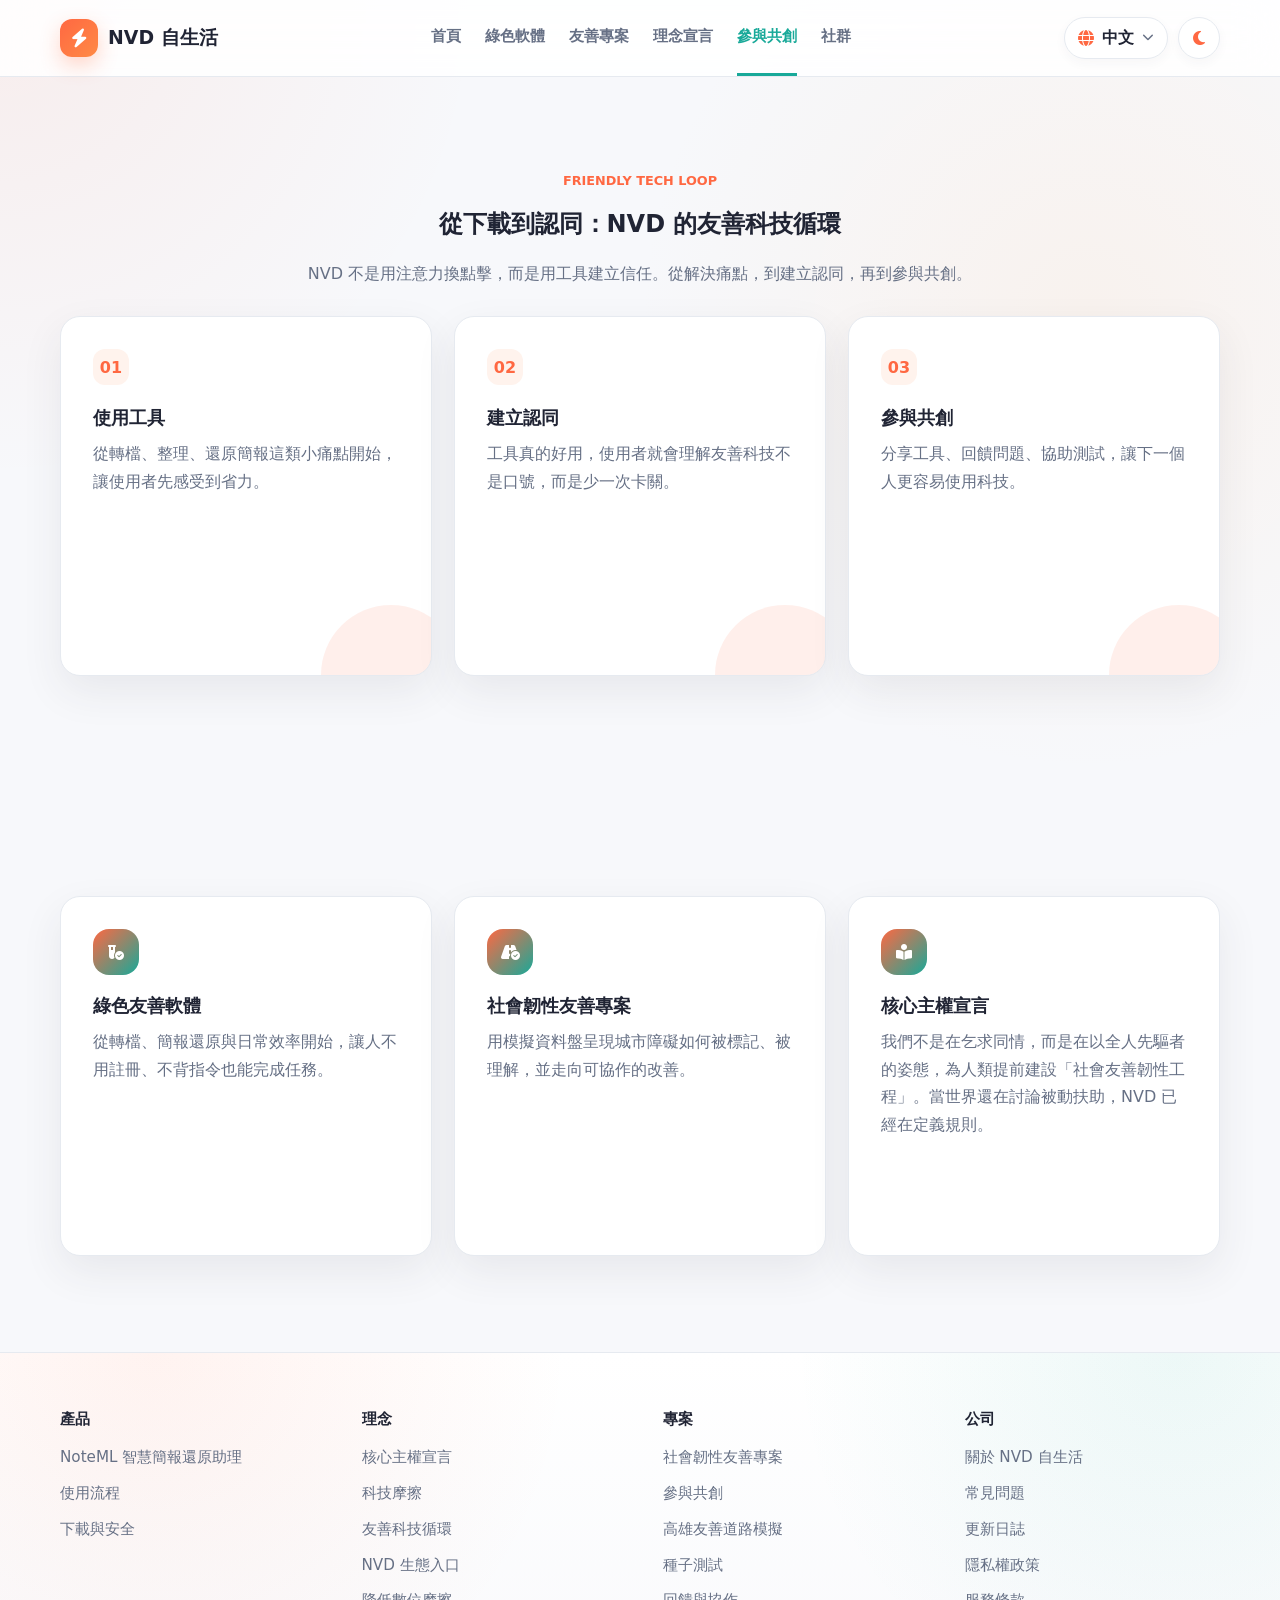
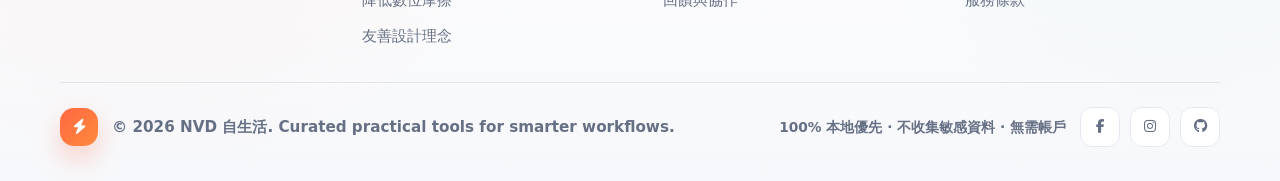
==== commit 8aec2440: "Polish layout and sharing metadata" ====
--- a/join.html
+++ b/join.html
@@ -7,7 +7,26 @@
       http-equiv="Content-Security-Policy"
       content="default-src 'self'; base-uri 'self'; object-src 'none'; script-src 'self'; style-src 'self' https://fonts.googleapis.com https://cdnjs.cloudflare.com; font-src 'self' https://fonts.gstatic.com https://cdnjs.cloudflare.com; img-src 'self' data:; form-action 'none'; upgrade-insecure-requests"
     />
-    <title>NVD 自生活</title>
+    <title>參與共創｜NVD 自生活</title>
+    <meta
+      name="description"
+      content="加入 NVD 自生活的友善科技循環，從使用工具、回饋測試到共創專案，一起把小工具轉化為更友善的社會韌性行動。"
+    />
+    <meta property="og:type" content="website" />
+    <meta property="og:title" content="參與共創｜NVD 自生活" />
+    <meta
+      property="og:description"
+      content="加入 NVD 自生活的友善科技循環，從使用工具、回饋測試到共創專案，一起把小工具轉化為更友善的社會韌性行動。"
+    />
+    <meta
+      property="og:url"
+      content="https://yi-anchen888.github.io/NVD-Toolkit/join.html"
+    />
+    <meta
+      property="og:image"
+      content="https://yi-anchen888.github.io/NVD-Toolkit/assets/og-image.jpg"
+    />
+    <link rel="icon" href="data:," />
     <link rel="preconnect" href="https://fonts.googleapis.com" />
     <link rel="preconnect" href="https://fonts.gstatic.com" crossorigin />
     <link
@@ -20,7 +39,7 @@
       integrity="sha384-PPIZEGYM1v8zp5Py7UjFb79S58UeqCL9pYVnVPURKEqvioPROaVAJKKLzvH2rDnI"
       crossorigin="anonymous"
     />
-    <link rel="stylesheet" href="styles.css?v=20260601-4" />
+    <link rel="stylesheet" href="styles.css?v=20260604-1" />
   </head>
   <body>
     <header class="site-header">
@@ -30,7 +49,20 @@
           <span data-i18n="brandName">NVD 自生活</span>
         </a>
 
-        <div class="nav-links" aria-label="網站選單">
+        <button
+          class="mobile-nav-toggle"
+          id="mobileNavToggle"
+          type="button"
+          aria-label="開啟網站選單"
+          aria-controls="primaryNav"
+          aria-expanded="false"
+        >
+          <span></span>
+          <span></span>
+          <span></span>
+        </button>
+
+        <div class="nav-links" id="primaryNav" aria-label="網站選單">
           <a href="index.html" data-i18n="navHome">首頁</a>
           <a href="software.html" data-i18n="navSoftware">綠色軟體</a>
           <a href="resilience.html" data-i18n="navResilience">友善專案</a>
@@ -457,7 +489,11 @@
           </button>
         </div>
         <div class="modal-body legal-body">
-          <section class="modal-section legal-panel" data-legal-panel="privacy">
+          <section
+            id="privacy"
+            class="modal-section legal-panel"
+            data-legal-panel="privacy"
+          >
             <p class="legal-updated" data-i18n="legalUpdated">
               最後更新：2026 年 5 月 30 日
             </p>
@@ -487,6 +523,7 @@
           </section>
 
           <section
+            id="terms"
             class="modal-section legal-panel"
             data-legal-panel="terms"
             hidden
@@ -527,6 +564,6 @@
       </div>
     </div>
 
-    <script src="script.js?v=20260601-4"></script>
+    <script src="script.js?v=20260604-1"></script>
   </body>
 </html>
--- a/styles.css
+++ b/styles.css
@@ -308,6 +308,51 @@
   border-color: rgba(255, 90, 43, 0.38);
 }
 
+.mobile-nav-toggle {
+  width: 42px;
+  height: 42px;
+  display: none;
+  flex: 0 0 auto;
+  align-items: center;
+  justify-content: center;
+  flex-direction: column;
+  gap: 5px;
+  color: var(--text-main);
+  background: var(--surface-main);
+  border: 1px solid var(--border-main);
+  border-radius: 999px;
+  box-shadow: 0 4px 12px rgba(45, 49, 66, 0.04);
+  transition: all 0.25s ease;
+}
+
+.mobile-nav-toggle span {
+  width: 17px;
+  height: 2px;
+  display: block;
+  background: currentcolor;
+  border-radius: 999px;
+  transition:
+    transform 0.25s ease,
+    opacity 0.25s ease;
+}
+
+.mobile-nav-toggle:hover {
+  color: var(--accent-teal);
+  transform: translateY(-1px);
+}
+
+.site-header.nav-open .mobile-nav-toggle span:nth-child(1) {
+  transform: translateY(7px) rotate(45deg);
+}
+
+.site-header.nav-open .mobile-nav-toggle span:nth-child(2) {
+  opacity: 0;
+}
+
+.site-header.nav-open .mobile-nav-toggle span:nth-child(3) {
+  transform: translateY(-7px) rotate(-45deg);
+}
+
 .submit-btn {
   gap: 8px;
   min-height: 44px;
@@ -409,32 +454,45 @@
   display: flex;
   flex-wrap: wrap;
   justify-content: center;
-  gap: 12px;
-  margin: 28px 0 6px;
+  gap: 18px;
+  margin: 34px 0 0;
 }
 
 .primary-link-btn,
 .secondary-link-btn {
-  min-height: 48px;
+  min-height: 52px;
   display: inline-flex;
   align-items: center;
   justify-content: center;
   gap: 10px;
-  padding: 0 22px;
+  padding: 0 26px;
   border-radius: 999px;
+  font-family:
+    Inter,
+    system-ui,
+    -apple-system,
+    BlinkMacSystemFont,
+    "Noto Sans TC",
+    sans-serif;
   font-weight: 900;
-  transition: all 0.3s ease;
+  transition:
+    opacity 0.25s ease,
+    transform 0.25s ease,
+    box-shadow 0.25s ease,
+    color 0.25s ease;
 }
 
 .primary-link-btn {
   color: #fff;
-  background: linear-gradient(135deg, var(--accent-teal), #10b981);
-  border: 1px solid rgba(24, 169, 153, 0.34);
+  background: #10b981;
+  border: 1px solid #10b981;
   box-shadow: 0 14px 30px rgba(16, 185, 129, 0.22);
 }
 
 .secondary-link-btn {
-  color: var(--accent-teal);
+  min-height: 44px;
+  padding: 0 4px;
+  color: #10b981;
   background: transparent;
   border: 1px solid transparent;
   box-shadow: none;
@@ -442,11 +500,12 @@
 
 .primary-link-btn:hover {
   transform: translateY(-2px);
-  box-shadow: var(--shadow-hover);
+  box-shadow: 0 18px 34px rgba(16, 185, 129, 0.28);
 }
 
 .secondary-link-btn:hover {
-  color: var(--text-main);
+  color: #059669;
+  opacity: 0.82;
   transform: translateX(4px);
 }
 
@@ -492,22 +551,29 @@
 
 .hero-stats {
   width: fit-content;
-  margin: 18px auto 0;
-  padding: 9px 14px;
+  margin: 24px auto 0;
+  padding: 11px 16px;
   display: inline-flex;
   align-items: center;
-  gap: 8px;
-  color: var(--text-muted);
-  background: rgba(15, 23, 42, 0.05);
-  border: 1px solid var(--border-main);
+  gap: 9px;
+  color: #667085;
+  background: #f3f4f6;
+  border: 1px solid rgba(229, 231, 235, 0.92);
   border-radius: 999px;
-  box-shadow: 0 12px 30px rgba(45, 49, 66, 0.08);
+  box-shadow: 0 10px 26px rgba(15, 23, 42, 0.06);
+  font-family:
+    Inter,
+    system-ui,
+    -apple-system,
+    BlinkMacSystemFont,
+    "Noto Sans TC",
+    sans-serif;
   font-size: 0.95rem;
-  font-weight: 700;
+  font-weight: 800;
 }
 
 .hero-stats strong {
-  color: var(--text-main);
+  color: #111827;
   font-size: 1.08rem;
   font-weight: 900;
   letter-spacing: 0;
@@ -517,9 +583,38 @@
   width: 10px;
   height: 10px;
   flex: 0 0 auto;
-  background: #2f86ff;
+  display: inline-block;
+  background-color: #10b981;
   border-radius: 50%;
-  box-shadow: 0 0 0 4px rgba(47, 134, 255, 0.14);
+  box-shadow: 0 0 0 0 rgba(16, 185, 129, 0.7);
+  animation: pulse-breathing 2s infinite cubic-bezier(0.4, 0, 0.6, 1);
+}
+
+.count-dot {
+  width: 10px;
+  height: 10px;
+  display: inline-block;
+  background-color: #10b981;
+  border-radius: 50%;
+  box-shadow: 0 0 0 0 rgba(16, 185, 129, 0.7);
+  animation: pulse-breathing 2s infinite cubic-bezier(0.4, 0, 0.6, 1);
+}
+
+@keyframes pulse-breathing {
+  0% {
+    transform: scale(0.95);
+    box-shadow: 0 0 0 0 rgba(16, 185, 129, 0.7);
+  }
+
+  70% {
+    transform: scale(1);
+    box-shadow: 0 0 0 10px rgba(16, 185, 129, 0);
+  }
+
+  100% {
+    transform: scale(0.95);
+    box-shadow: 0 0 0 0 rgba(16, 185, 129, 0);
+  }
 }
 
 body[data-theme="dark"] .hero-stats {
@@ -1295,7 +1390,7 @@
 
 .product-hero-layout {
   display: grid;
-  grid-template-columns: minmax(0, 1.1fr) minmax(340px, 0.8fr);
+  grid-template-columns: minmax(0, 1fr);
   gap: clamp(28px, 5vw, 56px);
   align-items: center;
 }
@@ -1331,6 +1426,8 @@
 }
 
 .product-showcase-card {
+  width: min(100%, 560px);
+  margin-inline: auto;
   min-width: 0;
   overflow: hidden;
   background: var(--card-bg);
@@ -1588,6 +1685,33 @@
   margin-top: 0;
 }
 
+.security-details {
+  margin-top: 18px;
+  padding: 14px 16px;
+  color: var(--text-muted);
+  background: var(--surface-main);
+  border: 1px solid var(--border-main);
+  border-radius: 16px;
+}
+
+.security-details summary {
+  color: var(--text-main);
+  font-weight: 900;
+  cursor: pointer;
+}
+
+.security-details ul {
+  display: grid;
+  gap: 8px;
+  margin: 14px 0 0;
+  padding-left: 1.2rem;
+  line-height: 1.7;
+}
+
+.security-details li::marker {
+  color: var(--accent-teal);
+}
+
 .resilience-section {
   padding: clamp(64px, 8vw, 96px) 0;
   color: #eafff8;
@@ -1648,9 +1772,9 @@
 
 .resilience-demo-header {
   display: grid;
-  grid-template-columns: minmax(0, 1fr) auto;
+  grid-template-columns: minmax(0, 1fr);
   gap: 24px;
-  align-items: end;
+  align-items: center;
   margin-bottom: 30px;
 }
 
@@ -1675,7 +1799,7 @@
 .demo-step-controls {
   display: flex;
   flex-wrap: wrap;
-  justify-content: flex-end;
+  justify-content: center;
   gap: 8px;
 }
 
@@ -2646,7 +2770,7 @@
   background:
     linear-gradient(180deg, rgba(255, 255, 255, 0.08), rgba(3, 7, 18, 0.2)),
     url("assets/83bxrcfg.jpg") center / cover;
-  filter: grayscale(75%) contrast(125%) brightness(85%);
+  filter: grayscale(80%) contrast(1.2) brightness(0.6);
   transition:
     filter 0.4s ease,
     transform 0.4s ease;
@@ -2654,7 +2778,7 @@
 
 .nvd-demo-stage.is-submitting .screen-content::before,
 .nvd-demo-stage.scanning .screen-content::before {
-  filter: grayscale(20%) contrast(145%) brightness(115%) hue-rotate(55deg);
+  filter: grayscale(80%) contrast(1.2) brightness(0.6);
   transform: scale(1.04);
 }
 
@@ -2697,6 +2821,60 @@
   animation: lidarSweep 2.8s linear infinite;
 }
 
+.scan-line {
+  position: absolute;
+  left: 10%;
+  right: 10%;
+  top: 16%;
+  z-index: 4;
+  height: 2px;
+  background: #10b981;
+  border-radius: 999px;
+  box-shadow:
+    0 0 14px rgba(16, 185, 129, 0.92),
+    0 0 30px rgba(16, 185, 129, 0.45);
+  opacity: 0;
+  transform: translateY(-24px);
+}
+
+.target-box.scanning-active ~ .scan-line,
+.nvd-demo-stage.scanning .scan-line,
+.nvd-demo-stage.is-submitting .scan-line {
+  opacity: 1;
+  animation: scanLineMove 1.5s ease-in-out infinite;
+}
+
+.mini-data-overlay {
+  position: absolute;
+  top: 74px;
+  left: 18px;
+  z-index: 5;
+  width: min(210px, calc(100% - 36px));
+  padding: 10px 12px;
+  color: #d1fae5;
+  background: rgba(3, 7, 18, 0.38);
+  border: 1px solid rgba(16, 185, 129, 0.28);
+  border-radius: 14px;
+  box-shadow: 0 16px 36px rgba(3, 7, 18, 0.18);
+  backdrop-filter: blur(12px);
+  font-family: Consolas, "Courier New", monospace;
+  font-size: 0.68rem;
+  line-height: 1.6;
+  letter-spacing: 0.04em;
+  opacity: 0;
+  transform: translateY(-8px);
+  transition:
+    opacity 0.35s ease,
+    transform 0.35s ease;
+}
+
+.nvd-demo-stage.scanning .mini-data-overlay,
+.nvd-demo-stage.is-submitting .mini-data-overlay,
+.mini-data-overlay.is-active {
+  opacity: 1;
+  transform: translateY(0);
+}
+
 .target-box {
   top: 58%;
   left: 58%;
@@ -2710,14 +2888,121 @@
   backdrop-filter: blur(8px);
 }
 
+.target-box.scanning-active {
+  animation: pulse 1.1s ease-in-out infinite;
+}
+
+.target-box.target-locked {
+  border-style: solid;
+  border-color: #10b981;
+  animation: none;
+  box-shadow:
+    0 0 0 1px rgba(16, 185, 129, 0.55),
+    0 0 34px rgba(16, 185, 129, 0.58),
+    inset 0 0 24px rgba(16, 185, 129, 0.12);
+}
+
 .nvd-demo-stage.is-submitting .target-box,
 .nvd-demo-stage[data-step="4"] .target-box {
   animation: targetBreath 0.9s ease-in-out infinite;
 }
 
+.nvd-demo-stage .target-box.target-locked {
+  animation: none;
+}
+
 .detection-readout strong,
 .detection-readout small {
   color: #f8fffc;
+}
+
+.detection-result-card {
+  position: absolute;
+  right: 18px;
+  bottom: 182px;
+  z-index: 7;
+  max-width: calc(100% - 36px);
+  padding: 12px 14px;
+  color: #f8fafc;
+  background: rgba(15, 23, 42, 0.42);
+  border: 1px solid rgba(16, 185, 129, 0.32);
+  border-radius: 16px;
+  box-shadow: 0 18px 40px rgba(15, 23, 42, 0.18);
+  backdrop-filter: blur(12px);
+  font-size: 0.82rem;
+  line-height: 1.55;
+  opacity: 0;
+  transform: translateY(14px);
+  transition:
+    opacity 0.36s ease,
+    transform 0.36s ease;
+}
+
+.detection-result-card strong {
+  color: #10b981;
+}
+
+.detection-result-card.is-visible,
+.nvd-demo-stage[data-step="2"] .detection-result-card,
+.nvd-demo-stage[data-step="3"] .detection-result-card,
+.nvd-demo-stage[data-step="4"] .detection-result-card {
+  opacity: 1;
+  transform: translateY(0);
+}
+
+.animate-pulse {
+  animation: pulse 1.35s ease-in-out infinite;
+}
+
+.font-bold {
+  font-weight: 900;
+}
+
+.text-\[\#10b981\] {
+  color: #10b981;
+}
+
+.active-step {
+  color: #03241d !important;
+  background: #10b981 !important;
+  border-color: rgba(16, 185, 129, 0.74) !important;
+  box-shadow: 0 0 24px rgba(16, 185, 129, 0.24);
+}
+
+@keyframes scanLineMove {
+  0% {
+    opacity: 0;
+    transform: translateY(-28px);
+  }
+
+  16%,
+  82% {
+    opacity: 1;
+  }
+
+  100% {
+    opacity: 0;
+    transform: translateY(280px);
+  }
+}
+
+@keyframes pulse {
+  0%,
+  100% {
+    transform: translate(-50%, -50%) scale(0.98);
+    box-shadow:
+      0 0 0 1px rgba(16, 185, 129, 0.22),
+      0 0 22px rgba(16, 185, 129, 0.28),
+      inset 0 0 20px rgba(16, 185, 129, 0.08);
+  }
+
+  50% {
+    transform: translate(-50%, -50%) scale(1.02);
+    box-shadow:
+      0 0 0 6px rgba(16, 185, 129, 0.12),
+      0 0 34px rgba(16, 185, 129, 0.54),
+      inset 0 0 28px rgba(16, 185, 129, 0.14);
+  }
 }
 
 .phone-topbar {
@@ -3166,15 +3451,104 @@
   line-height: 1.75;
 }
 
+.hero-inner,
+.section-heading,
+.centered-heading,
+.product-hero-copy,
+.product-narrow,
+.resilience-copy,
+.friction-heading,
+.demo-section-heading {
+  text-align: center;
+}
+
+.section-heading,
+.centered-heading {
+  justify-content: center;
+}
+
+.section-heading > div,
+.centered-heading > div,
+.product-hero-copy,
+.product-narrow,
+.resilience-copy,
+.friction-heading,
+.demo-section-heading {
+  max-width: 780px;
+  margin-right: auto;
+  margin-left: auto;
+}
+
+.hero-inner h1,
+.section-heading h1,
+.section-heading h2,
+.product-hero-copy h1,
+.product-narrow h2,
+.resilience-copy h1,
+.friction-heading h2,
+.demo-section-heading h2 {
+  margin-right: auto;
+  margin-left: auto;
+}
+
+.hero-subtitle,
+.section-lead,
+.product-hero-copy p,
+.product-narrow p,
+.resilience-copy p,
+.friction-heading p,
+.demo-section-heading p {
+  max-width: 760px;
+  margin-right: auto;
+  margin-left: auto;
+}
+
+.product-actions {
+  justify-content: center;
+}
+
+.value-card,
+.loop-card,
+.gateway-card,
+.tool-card,
+.product-showcase-card,
+.product-showcase-body,
+.product-panel,
+.workflow-step,
+.audience-list,
+.dual-friction-card,
+.friction-card,
+.manifesto-card,
+.hub-phone-card,
+.hub-scoreboard-card,
+.backend-screen,
+.phone-ui,
+.receipt-modal,
+.legal-panel,
+.footer-column,
+.modal-content,
+form,
+label,
+input,
+textarea,
+select {
+  text-align: left;
+}
+
 .manifesto-section {
   padding: 82px 0 92px;
   background:
     radial-gradient(
-      circle at 12% 0%,
-      rgba(255, 104, 66, 0.09),
+      circle at 12% 6%,
+      rgba(16, 185, 129, 0.13),
       transparent 28rem
     ),
-    linear-gradient(180deg, transparent, rgba(255, 243, 237, 0.72));
+    radial-gradient(
+      circle at 88% 18%,
+      rgba(0, 255, 204, 0.08),
+      transparent 24rem
+    ),
+    linear-gradient(180deg, #ffffff, #f8fafc);
   border-top: 1px solid var(--border-main);
 }
 
@@ -3193,6 +3567,13 @@
   margin-bottom: 30px;
 }
 
+.manifesto-intro-top {
+  display: flex;
+  align-items: flex-start;
+  justify-content: space-between;
+  gap: 22px;
+}
+
 .manifesto-intro h2 {
   margin: 0;
   color: var(--text-main);
@@ -3203,10 +3584,62 @@
 
 .manifesto-intro blockquote {
   margin: 22px 0 14px;
-  color: var(--primary-orange);
+  color: #10b981;
   font-size: clamp(1.3rem, 2.5vw, 1.9rem);
   line-height: 1.45;
   font-weight: 800;
+}
+
+.manifesto-mode-toggle {
+  position: relative;
+  flex: 0 0 auto;
+  min-height: 44px;
+  display: inline-flex;
+  align-items: center;
+  gap: 10px;
+  padding: 5px;
+  color: #64748b;
+  background: rgba(255, 255, 255, 0.68);
+  border: 1px solid rgba(16, 185, 129, 0.2);
+  border-radius: 999px;
+  box-shadow: 0 18px 42px rgba(15, 23, 42, 0.08);
+  backdrop-filter: blur(16px);
+}
+
+.mode-option {
+  position: relative;
+  z-index: 2;
+  min-width: 86px;
+  padding: 9px 12px;
+  border-radius: 999px;
+  font-size: 0.78rem;
+  font-weight: 900;
+  letter-spacing: 0.06em;
+  text-align: center;
+  text-transform: uppercase;
+  transition: color 0.28s ease;
+}
+
+.mode-track {
+  position: absolute;
+  top: 5px;
+  left: 5px;
+  z-index: 1;
+  width: calc(50% - 5px);
+  height: calc(100% - 10px);
+  background: linear-gradient(135deg, #10b981, #00ffcc);
+  border-radius: 999px;
+  box-shadow: 0 0 24px rgba(16, 185, 129, 0.32);
+  transition: transform 0.32s cubic-bezier(0.16, 1, 0.3, 1);
+}
+
+.manifesto-mode-toggle:not(.is-human) .mode-hardcore,
+.manifesto-mode-toggle.is-human .mode-human {
+  color: #03241d;
+}
+
+.manifesto-mode-toggle.is-human .mode-track {
+  transform: translateX(100%);
 }
 
 .manifesto-intro > p:last-child {
@@ -3224,13 +3657,48 @@
 
 .manifesto-card {
   min-height: 310px;
+  position: relative;
+  overflow: hidden;
   padding: 24px;
   display: flex;
   flex-direction: column;
-  background: var(--card-bg);
-  border: 1px solid var(--border-main);
+  background: rgba(255, 255, 255, 0.72);
+  border: 1px solid rgba(16, 185, 129, 0.16);
   border-radius: var(--radius-lg);
-  box-shadow: var(--shadow-main);
+  box-shadow: 0 20px 54px rgba(15, 23, 42, 0.08);
+  backdrop-filter: blur(16px);
+  transform-style: preserve-3d;
+  transition:
+    opacity 0.3s ease,
+    transform 0.35s ease,
+    border-color 0.35s ease,
+    box-shadow 0.35s ease;
+}
+
+.manifesto-card::before {
+  content: "";
+  position: absolute;
+  inset: 0;
+  pointer-events: none;
+  background:
+    linear-gradient(135deg, rgba(16, 185, 129, 0.1), transparent 34%),
+    radial-gradient(
+      circle at 100% 0%,
+      rgba(0, 255, 204, 0.12),
+      transparent 12rem
+    );
+  opacity: 0.7;
+}
+
+.manifesto-card:hover {
+  border-color: rgba(16, 185, 129, 0.34);
+  box-shadow: 0 26px 70px rgba(15, 23, 42, 0.12);
+  transform: translateY(-5px);
+}
+
+.manifesto-grid.is-switching .manifesto-card {
+  opacity: 0;
+  transform: rotateX(8deg) translateY(12px);
 }
 
 .manifesto-card:nth-child(1),
@@ -3245,18 +3713,22 @@
 }
 
 .manifesto-index {
+  position: relative;
+  z-index: 1;
   width: 42px;
   height: 42px;
   display: grid;
   place-items: center;
-  color: var(--primary-orange);
-  background: var(--surface-soft);
-  border: 1px solid rgba(255, 104, 66, 0.16);
+  color: #047857;
+  background: rgba(16, 185, 129, 0.1);
+  border: 1px solid rgba(16, 185, 129, 0.18);
   border-radius: 14px;
   font-weight: 800;
 }
 
 .manifesto-symbol {
+  position: relative;
+  z-index: 1;
   margin: 18px 0 10px;
   color: var(--text-muted);
   font-size: 0.86rem;
@@ -3265,6 +3737,8 @@
 }
 
 .manifesto-card h3 {
+  position: relative;
+  z-index: 1;
   margin: 0 0 10px;
   color: var(--text-main);
   font-size: 1.35rem;
@@ -3272,9 +3746,16 @@
 }
 
 .manifesto-card p:last-child {
+  position: relative;
+  z-index: 1;
   margin: 0;
   color: var(--text-muted);
   line-height: 1.82;
+}
+
+body[data-theme="dark"] .manifesto-card {
+  background: rgba(21, 24, 33, 0.76);
+  border-color: rgba(16, 185, 129, 0.18);
 }
 
 .site-footer {
@@ -3662,21 +4143,71 @@
 
 @media (max-width: 980px) {
   .navbar {
-    flex-wrap: wrap;
+    position: relative;
     padding: 12px 0;
   }
 
+  .brand {
+    flex: 1 1 auto;
+  }
+
+  .mobile-nav-toggle {
+    display: flex;
+    order: 2;
+  }
+
+  .header-actions {
+    order: 3;
+  }
+
   .nav-links {
-    order: 3;
+    position: absolute;
+    top: calc(100% + 8px);
+    left: 0;
+    right: 0;
+    z-index: 80;
+    display: grid;
+    gap: 6px;
     width: 100%;
-    justify-content: center;
-    overflow-x: auto;
-    scrollbar-width: none;
-    padding-bottom: 2px;
-  }
-
-  .nav-links::-webkit-scrollbar {
-    display: none;
+    max-height: 0;
+    padding: 0 10px;
+    overflow: hidden;
+    color: var(--text-main);
+    background: var(--surface-main);
+    border: 1px solid transparent;
+    border-radius: 18px;
+    box-shadow: var(--shadow-main);
+    opacity: 0;
+    pointer-events: none;
+    transform: translateY(-8px);
+    transition:
+      max-height 0.25s ease,
+      padding 0.25s ease,
+      opacity 0.2s ease,
+      transform 0.2s ease,
+      border-color 0.2s ease;
+  }
+
+  .site-header.nav-open .nav-links {
+    max-height: 420px;
+    padding: 10px;
+    border-color: var(--border-main);
+    opacity: 1;
+    pointer-events: auto;
+    transform: translateY(0);
+  }
+
+  .nav-links a {
+    min-height: 44px;
+    justify-content: flex-start;
+    padding: 0 12px;
+    border-bottom: 0;
+    border-radius: 12px;
+  }
+
+  .nav-links a.active {
+    color: var(--accent-teal);
+    background: rgba(24, 169, 153, 0.1);
   }
 
   .tool-grid {
@@ -3737,6 +4268,11 @@
     grid-template-columns: repeat(2, minmax(0, 1fr));
   }
 
+  .manifesto-intro-top {
+    flex-direction: column;
+    align-items: flex-start;
+  }
+
   .friction-grid {
     grid-template-columns: 1fr;
   }
@@ -3831,17 +4367,6 @@
     height: 40px;
   }
 
-  .nav-links {
-    justify-content: flex-start;
-    gap: 16px;
-    margin-inline: -12px;
-    padding-inline: 12px;
-  }
-
-  .nav-links a {
-    min-height: 36px;
-  }
-
   .language-options {
     right: 0;
   }
@@ -3858,27 +4383,27 @@
 
   .hero h1 {
     width: 100%;
-    max-width: 7.2em;
+    max-width: min(100%, 10.5em);
     margin-inline: auto;
     margin-top: 18px;
     font-size: clamp(1.9rem, 9vw, 2.2rem);
     line-height: 1.2;
     white-space: normal;
     line-break: anywhere;
-    overflow-wrap: anywhere;
-    word-break: break-all;
+    overflow-wrap: break-word;
+    word-break: normal;
   }
 
   .hub-dashboard-section .section-heading h2 {
     width: 100%;
-    max-width: 7.2em;
+    max-width: min(100%, 10.5em);
     margin-inline: auto;
     font-size: clamp(1.85rem, 8.6vw, 2.15rem);
     line-height: 1.22;
     white-space: normal;
     line-break: anywhere;
-    overflow-wrap: anywhere;
-    word-break: break-all;
+    overflow-wrap: break-word;
+    word-break: normal;
   }
 
   .hero-subtitle,
@@ -3971,12 +4496,14 @@
   .resilience-copy h1 {
     font-size: clamp(1.9rem, 9.4vw, 2.65rem);
     line-height: 1.12;
-    word-break: break-all;
+    overflow-wrap: break-word;
+    word-break: normal;
   }
 
   .resilience-copy p,
   .resilience-list li {
-    word-break: break-all;
+    overflow-wrap: break-word;
+    word-break: normal;
   }
 
   .demo-step-controls {
@@ -4056,17 +4583,20 @@
   .product-hero-copy h1 {
     font-size: clamp(1.82rem, 8.8vw, 2.55rem);
     line-height: 1.12;
-    word-break: break-all;
+    overflow-wrap: break-word;
+    word-break: normal;
   }
 
   .product-hero-copy p {
     line-height: 1.78;
-    word-break: break-all;
+    overflow-wrap: break-word;
+    word-break: normal;
   }
 
   .product-showcase-body h2,
   .product-showcase-body p {
-    word-break: break-all;
+    overflow-wrap: break-word;
+    word-break: normal;
   }
 
   .product-actions {
@@ -4129,6 +4659,16 @@
 
   .manifesto-grid {
     grid-template-columns: 1fr;
+  }
+
+  .manifesto-mode-toggle {
+    width: 100%;
+    justify-content: space-between;
+  }
+
+  .mode-option {
+    flex: 1;
+    min-width: 0;
   }
 
   .manifesto-card {
@@ -4251,3 +4791,699 @@
   border-color: var(--border-main);
   box-shadow: 0 14px 34px rgba(0, 0, 0, 0.35);
 }
+
+/* ==========================================================================
+   Resilience Simulator: Clean Lab White Refactor
+   ========================================================================== */
+.nvd-demo-section {
+  --bg-primary: #ffffff;
+  --bg-secondary: #f9f9f9;
+  --text-strong: #111827;
+  --text-soft: #4b5563;
+  --line-soft: rgba(17, 24, 39, 0.1);
+  --nvd-green: #10b981;
+  --nvd-green-strong: #047857;
+  --nvd-neon: #10b981;
+  --phone-width: 320px;
+  --phone-height: 650px;
+  --phone-radius: 40px;
+  --bezel-thickness: 10px;
+  color: var(--text-strong);
+  background:
+    radial-gradient(
+      circle at 12% 10%,
+      rgba(16, 185, 129, 0.12),
+      transparent 30rem
+    ),
+    radial-gradient(
+      circle at 88% 22%,
+      rgba(0, 255, 204, 0.08),
+      transparent 26rem
+    ),
+    linear-gradient(180deg, var(--bg-primary), var(--bg-secondary));
+  border-color: var(--line-soft);
+}
+
+.nvd-demo-section::before {
+  background-image:
+    linear-gradient(rgba(16, 185, 129, 0.055) 1px, transparent 1px),
+    linear-gradient(90deg, rgba(16, 185, 129, 0.055) 1px, transparent 1px);
+}
+
+.nvd-demo-section::after {
+  background: linear-gradient(
+    180deg,
+    transparent,
+    rgba(16, 185, 129, 0.08),
+    transparent
+  );
+}
+
+.resilience-demo-header {
+  grid-template-columns: minmax(0, 1fr);
+  gap: clamp(22px, 4vw, 42px);
+  align-items: center;
+}
+
+.resilience-copy h1 {
+  color: var(--text-strong);
+}
+
+.resilience-copy p {
+  max-width: 680px;
+  color: var(--text-soft);
+}
+
+.nvd-demo-section .resilience-copy {
+  max-width: 780px;
+  margin-inline: auto;
+  text-align: center;
+}
+
+.nvd-demo-section .demo-step-controls {
+  justify-content: center;
+}
+
+.step-bar-container {
+  justify-content: space-between;
+  padding: 7px;
+  background: rgba(255, 255, 255, 0.84);
+  border-color: rgba(16, 185, 129, 0.2);
+}
+
+.step-bar-container .demo-step-button {
+  min-height: 38px;
+  flex: 1;
+  color: #374151;
+  background: rgba(249, 250, 251, 0.92);
+  border-color: rgba(17, 24, 39, 0.08);
+}
+
+.step-bar-container .demo-step-button:hover,
+.step-bar-container .demo-step-button.active,
+.step-bar-container .demo-step-button.active-step {
+  color: #052e2b;
+  background: linear-gradient(135deg, #d1fae5, #99f6e4);
+  border-color: rgba(16, 185, 129, 0.48);
+  box-shadow:
+    0 0 0 1px rgba(16, 185, 129, 0.22),
+    0 12px 28px rgba(16, 185, 129, 0.2);
+}
+
+.nvd-demo-stage {
+  grid-template-columns: minmax(300px, 0.82fr) minmax(520px, 1.18fr);
+  gap: clamp(22px, 4vw, 54px);
+  align-items: stretch;
+}
+
+.nvd-demo-front {
+  align-content: start;
+}
+
+.demo-panel-heading {
+  color: var(--text-strong);
+  background: rgba(255, 255, 255, 0.82);
+  border-color: rgba(16, 185, 129, 0.2);
+  box-shadow: 0 16px 42px rgba(15, 23, 42, 0.06);
+}
+
+.demo-panel-heading span {
+  color: #047857;
+}
+
+.demo-panel-heading strong {
+  color: var(--text-strong);
+}
+
+.pixel-shell {
+  width: min(var(--phone-width), 100%);
+  height: var(--phone-height);
+  background: linear-gradient(145deg, #ffffff, #e8eeeb 72%), #f4f7f5;
+  border: 1px solid #d1d5db;
+  border-radius: var(--phone-radius);
+  box-shadow:
+    0 30px 70px rgba(15, 23, 42, 0.16),
+    0 0 32px rgba(16, 185, 129, 0.18),
+    inset 0 1px 0 rgba(255, 255, 255, 0.96);
+  padding: var(--bezel-thickness);
+}
+
+.camera-hole {
+  top: 15px;
+  width: 14px;
+  height: 14px;
+  background:
+    radial-gradient(
+      circle at 38% 32%,
+      #475569 0 16%,
+      #050505 17% 55%,
+      #1f2937 56%
+    ),
+    #111827;
+  border: 2px solid rgba(255, 255, 255, 0.56);
+  box-shadow:
+    inset 0 0 4px rgba(0, 0, 0, 0.95),
+    0 1px 2px rgba(15, 23, 42, 0.34);
+}
+
+.phone-screen {
+  background: #eef3f1;
+  box-shadow: inset 0 0 0 1px rgba(15, 23, 42, 0.08);
+}
+
+.screen-content {
+  isolation: isolate;
+}
+
+.street-frame {
+  position: absolute;
+  inset: 0;
+  z-index: 0;
+  background:
+    linear-gradient(180deg, rgba(255, 255, 255, 0.04), rgba(3, 7, 18, 0.3)),
+    url("assets/83bxrcfg.jpg") center / cover;
+  filter: grayscale(82%) contrast(1.22) brightness(0.62);
+  transition:
+    filter 0.36s ease,
+    transform 0.36s ease;
+}
+
+.nvd-demo-stage.is-submitting .street-frame,
+.nvd-demo-stage.scanning .street-frame {
+  filter: grayscale(70%) contrast(1.35) brightness(0.82) hue-rotate(18deg);
+  transform: scale(1.035);
+}
+
+.phone-topbar {
+  z-index: 8;
+  color: #f8fafc;
+}
+
+.phone-topbar strong {
+  color: #34d399;
+  text-shadow: 0 0 14px rgba(16, 185, 129, 0.82);
+}
+
+.lidar-scan {
+  position: absolute;
+  inset: 0;
+  z-index: 2;
+  background:
+    repeating-linear-gradient(
+      90deg,
+      rgba(16, 185, 129, 0.14) 0 1px,
+      transparent 1px 18px
+    ),
+    linear-gradient(
+      115deg,
+      transparent 0 38%,
+      rgba(16, 185, 129, 0.58) 49%,
+      transparent 60%
+    );
+  opacity: 0.48;
+  mix-blend-mode: screen;
+  transform: translateX(-55%);
+  animation: lidarSweep 2.8s linear infinite;
+}
+
+.scan-line {
+  position: absolute;
+  top: 16%;
+  right: 10%;
+  left: 10%;
+  z-index: 5;
+  height: 2px;
+  background: #10b981;
+  border-radius: 999px;
+  box-shadow:
+    0 0 14px rgba(16, 185, 129, 0.92),
+    0 0 34px rgba(16, 185, 129, 0.48);
+  opacity: 0;
+}
+
+.nvd-demo-stage.scanning .scan-line,
+.nvd-demo-stage.is-submitting .scan-line {
+  opacity: 1;
+  animation: scanLineMove 1.5s ease-in-out infinite;
+}
+
+.target-box {
+  top: 58%;
+  left: 58%;
+  z-index: 6;
+  width: min(232px, calc(100% - 38px));
+  min-height: 118px;
+  padding: 0;
+  background: rgba(255, 255, 255, 0.08);
+  border: 0;
+  opacity: 1;
+  transform: translate(-50%, -50%);
+  filter: drop-shadow(0 0 18px rgba(16, 185, 129, 0.62));
+  backdrop-filter: blur(4px);
+}
+
+.target-box > span {
+  width: 24px;
+  height: 24px;
+  color: #10b981;
+  border-color: #10b981;
+  filter: drop-shadow(0 0 10px rgba(16, 185, 129, 0.78));
+}
+
+.target-box.scanning-active,
+.nvd-demo-stage.scanning .target-box {
+  animation: targetPulseClean 1.1s ease-in-out infinite;
+}
+
+.target-box.target-locked,
+.nvd-demo-stage[data-step="4"] .target-box {
+  filter: drop-shadow(0 0 24px rgba(16, 185, 129, 0.82));
+}
+
+.mini-data-overlay {
+  top: 70px;
+  left: 18px;
+  z-index: 9;
+  width: min(216px, calc(100% - 36px));
+  color: #dcfce7;
+  background: rgba(15, 23, 42, 0.5);
+  border-color: rgba(16, 185, 129, 0.34);
+  backdrop-filter: blur(12px);
+}
+
+.phone-ui {
+  position: absolute;
+  inset: auto 18px 18px;
+  z-index: 10;
+  display: grid;
+  gap: 10px;
+}
+
+.detection-readout,
+.phone-map-card,
+.detection-result-card,
+.phone-submit-hint {
+  position: static;
+  color: #172033;
+  background: rgba(255, 255, 255, 0.86);
+  border: 1px solid rgba(16, 185, 129, 0.22);
+  border-radius: 16px;
+  box-shadow: 0 16px 36px rgba(15, 23, 42, 0.12);
+  backdrop-filter: blur(12px);
+}
+
+.detection-readout {
+  padding: 12px 14px;
+}
+
+.detection-readout strong {
+  color: #111827;
+  font-size: 0.84rem;
+  line-height: 1.45;
+  text-shadow: none;
+}
+
+.detection-readout small {
+  margin-top: 5px;
+  color: #047857;
+  text-shadow: none;
+}
+
+.phone-map-card {
+  grid-template-columns: 72px minmax(0, 1fr);
+  padding: 12px;
+  opacity: 0;
+  transform: translateY(12px);
+}
+
+.phone-map-card > div:last-child > span {
+  color: #047857;
+}
+
+.nvd-demo-stage[data-step="1"] .phone-map-card,
+.nvd-demo-stage[data-step="2"] .phone-map-card,
+.nvd-demo-stage[data-step="3"] .phone-map-card,
+.nvd-demo-stage[data-step="4"] .phone-map-card {
+  opacity: 1;
+  transform: translateY(0);
+}
+
+.detection-result-card {
+  max-width: none;
+  padding: 12px 14px;
+  color: #111827;
+  font-weight: 800;
+  opacity: 0;
+  transform: translateY(14px);
+}
+
+.detection-result-card strong {
+  color: #047857;
+}
+
+.detection-result-card.is-visible,
+.nvd-demo-stage[data-step="2"] .detection-result-card,
+.nvd-demo-stage[data-step="3"] .detection-result-card,
+.nvd-demo-stage[data-step="4"] .detection-result-card {
+  opacity: 1;
+  transform: translateY(0);
+}
+
+.phone-submit-hint {
+  margin: 0;
+  padding: 9px 10px;
+  color: #064e3b;
+  font-size: 0.76rem;
+  font-weight: 900;
+  text-align: center;
+}
+
+.phone-submit {
+  position: relative;
+  min-height: 46px;
+  color: #03241d;
+  background: linear-gradient(135deg, #10b981, #5eead4);
+  border-radius: 999px;
+  box-shadow:
+    0 14px 26px rgba(16, 185, 129, 0.24),
+    inset 0 1px 0 rgba(255, 255, 255, 0.58);
+}
+
+.phone-submit:hover,
+.phone-submit:focus-visible {
+  box-shadow:
+    0 18px 32px rgba(16, 185, 129, 0.32),
+    0 0 0 4px rgba(16, 185, 129, 0.18);
+}
+
+.nvd-demo-stage.is-submitting .phone-submit {
+  pointer-events: none;
+  animation: submitGlow 1s ease-in-out infinite;
+}
+
+.data-beam-layer {
+  inset: 8% 0 4%;
+  z-index: 1;
+  opacity: 0;
+  filter: drop-shadow(0 0 16px rgba(16, 185, 129, 0.48));
+}
+
+.nvd-demo-stage[data-step="3"] .data-beam-layer,
+.nvd-demo-stage[data-step="4"] .data-beam-layer {
+  opacity: 1;
+}
+
+.beam {
+  fill: none;
+  stroke: #10b981;
+  stroke-width: 3;
+  stroke-dasharray: 18 18;
+  stroke-dashoffset: 180;
+  filter: drop-shadow(0 0 10px rgba(16, 185, 129, 0.86));
+}
+
+.beam-secondary {
+  stroke: #5eead4;
+  stroke-width: 2;
+  opacity: 0.78;
+}
+
+.nvd-demo-stage[data-step="3"] .beam,
+.nvd-demo-stage[data-step="4"] .beam {
+  animation: beamFlow 0.92s linear infinite;
+}
+
+.beam-particle {
+  fill: #10b981;
+  filter: drop-shadow(0 0 12px rgba(16, 185, 129, 0.9));
+}
+
+.nvd-demo-stage[data-step="3"] .particle-a,
+.nvd-demo-stage[data-step="4"] .particle-a {
+  offset-path: path("M185 302 C345 150 615 138 848 248");
+  animation: particleMove 1.4s ease-in-out infinite;
+}
+
+.nvd-demo-stage[data-step="3"] .particle-b,
+.nvd-demo-stage[data-step="4"] .particle-b {
+  offset-path: path("M195 350 C398 448 620 114 862 205");
+  animation: particleMove 1.6s 0.12s ease-in-out infinite;
+}
+
+.resilience-dashboard {
+  min-height: 100%;
+  padding: clamp(22px, 3vw, 32px);
+  color: var(--text-strong);
+  background:
+    radial-gradient(
+      circle at 76% 20%,
+      rgba(16, 185, 129, 0.13),
+      transparent 18rem
+    ),
+    linear-gradient(
+      180deg,
+      rgba(255, 255, 255, 0.94),
+      rgba(249, 250, 251, 0.9)
+    ),
+    #ffffff;
+  border: 1px solid rgba(16, 185, 129, 0.2);
+  border-radius: 28px;
+  box-shadow: 0 30px 76px rgba(15, 23, 42, 0.1);
+}
+
+.resilience-dashboard::before {
+  opacity: 0.08;
+  background: linear-gradient(
+    180deg,
+    rgba(16, 185, 129, 0.14) 50%,
+    transparent 50%
+  );
+}
+
+.dashboard-header {
+  border-bottom-color: rgba(16, 185, 129, 0.18);
+}
+
+.dashboard-header strong {
+  color: var(--text-strong);
+}
+
+.dashboard-header small {
+  color: #4b5563;
+}
+
+.backend-screen {
+  grid-template-columns: minmax(0, 0.9fr) minmax(260px, 1fr);
+  align-items: stretch;
+}
+
+.dashboard-score-card {
+  grid-column: 1 / -1;
+  background: #ffffff;
+  border-color: rgba(16, 185, 129, 0.2);
+  box-shadow: 0 16px 42px rgba(15, 23, 42, 0.08);
+}
+
+.score-card span,
+.metric-card span {
+  color: #4b5563;
+}
+
+.score-card strong {
+  color: #047857;
+  font-size: clamp(3.2rem, 6.2vw, 5.7rem);
+  text-shadow: 0 0 24px rgba(16, 185, 129, 0.2);
+}
+
+.resilience-radar-card,
+.dashboard-map-card {
+  display: grid;
+  gap: 18px;
+  align-content: stretch;
+  padding: 20px;
+  background: #ffffff;
+  border: 1px solid rgba(16, 185, 129, 0.18);
+  border-radius: 22px;
+  box-shadow: 0 16px 42px rgba(15, 23, 42, 0.07);
+}
+
+.radar-vector-chart {
+  width: min(100%, 260px);
+  margin: 0 auto;
+  overflow: visible;
+}
+
+.radar-vector-chart circle,
+.radar-vector-chart path {
+  fill: none;
+  stroke: rgba(16, 185, 129, 0.24);
+  stroke-width: 1.4;
+}
+
+.radar-vector-chart polygon {
+  fill: rgba(16, 185, 129, 0.14);
+  stroke: #10b981;
+  stroke-width: 3;
+  filter: drop-shadow(0 0 16px rgba(16, 185, 129, 0.24));
+}
+
+.dashboard-metric-list {
+  display: grid;
+  gap: 10px;
+}
+
+.dashboard-metric-list div {
+  display: flex;
+  justify-content: space-between;
+  gap: 14px;
+  padding: 12px 14px;
+  background: #f9fafb;
+  border: 1px solid rgba(17, 24, 39, 0.08);
+  border-radius: 14px;
+}
+
+.dashboard-metric-list span {
+  color: #4b5563;
+  font-size: 0.86rem;
+  font-weight: 800;
+}
+
+.dashboard-metric-list strong {
+  color: #064e3b;
+  font-family: Consolas, "Courier New", monospace;
+}
+
+.taiwan-map {
+  min-height: 310px;
+  background:
+    radial-gradient(
+      circle at 50% 72%,
+      rgba(16, 185, 129, 0.14),
+      transparent 9rem
+    ),
+    #f9fafb;
+  border-color: rgba(16, 185, 129, 0.18);
+  box-shadow: none;
+}
+
+.taiwan-shape {
+  fill: rgba(16, 185, 129, 0.1);
+  stroke: #0f766e;
+}
+
+.taiwan-grid {
+  stroke: rgba(15, 118, 110, 0.28);
+}
+
+.kaohsiung-node {
+  top: 75%;
+  left: 45%;
+  bottom: auto;
+  background: #10b981;
+  box-shadow: 0 0 22px rgba(16, 185, 129, 0.72);
+}
+
+.nvd-demo-stage[data-step="4"] .kaohsiung-node::before,
+.nvd-demo-stage[data-step="4"] .kaohsiung-node::after {
+  border-color: rgba(16, 185, 129, 0.64);
+}
+
+.backend-toast {
+  position: static;
+  margin-top: 0;
+  color: #064e3b;
+  background: rgba(16, 185, 129, 0.1);
+  border-color: rgba(16, 185, 129, 0.28);
+}
+
+.receipt-modal {
+  color: var(--text-strong);
+  background: rgba(255, 255, 255, 0.88);
+  border: 1px solid rgba(16, 185, 129, 0.42);
+  box-shadow:
+    0 24px 60px rgba(15, 23, 42, 0.18),
+    0 0 34px rgba(16, 185, 129, 0.16);
+}
+
+.receipt-modal strong,
+.receipt-proof {
+  color: #047857;
+  font-family: Consolas, "Courier New", monospace;
+  overflow-wrap: anywhere;
+}
+
+.receipt-modal em {
+  color: #03241d;
+  background: #10b981;
+  box-shadow: 0 0 18px rgba(16, 185, 129, 0.42);
+}
+
+.log-stream {
+  color: #047857;
+}
+
+@keyframes targetPulseClean {
+  0%,
+  100% {
+    transform: translate(-50%, -50%) scale(0.98);
+    box-shadow: 0 0 0 0 rgba(16, 185, 129, 0.28);
+  }
+
+  50% {
+    transform: translate(-50%, -50%) scale(1.03);
+    box-shadow: 0 0 0 8px rgba(16, 185, 129, 0.08);
+  }
+}
+
+@media (max-width: 1040px) {
+  .resilience-demo-header,
+  .nvd-demo-stage,
+  .backend-screen {
+    grid-template-columns: 1fr;
+  }
+
+  .data-beam-layer {
+    display: none;
+  }
+
+  .step-bar-container {
+    border-radius: 22px;
+  }
+}
+
+@media (max-width: 640px) {
+  .nvd-demo-section {
+    --phone-width: min(320px, calc(100vw - 42px));
+    --phone-height: min(650px, 78vh);
+  }
+
+  .resilience-section {
+    padding: 48px 0 56px;
+  }
+
+  .step-bar-container {
+    display: grid;
+    grid-template-columns: 1fr;
+  }
+
+  .pixel-shell {
+    height: var(--phone-height);
+  }
+
+  .target-box {
+    left: 56%;
+    width: min(220px, calc(100% - 42px));
+  }
+
+  .phone-ui {
+    inset: auto 14px 14px;
+  }
+
+  .backend-screen {
+    gap: 14px;
+  }
+
+  .dashboard-metric-list div {
+    display: grid;
+  }
+}
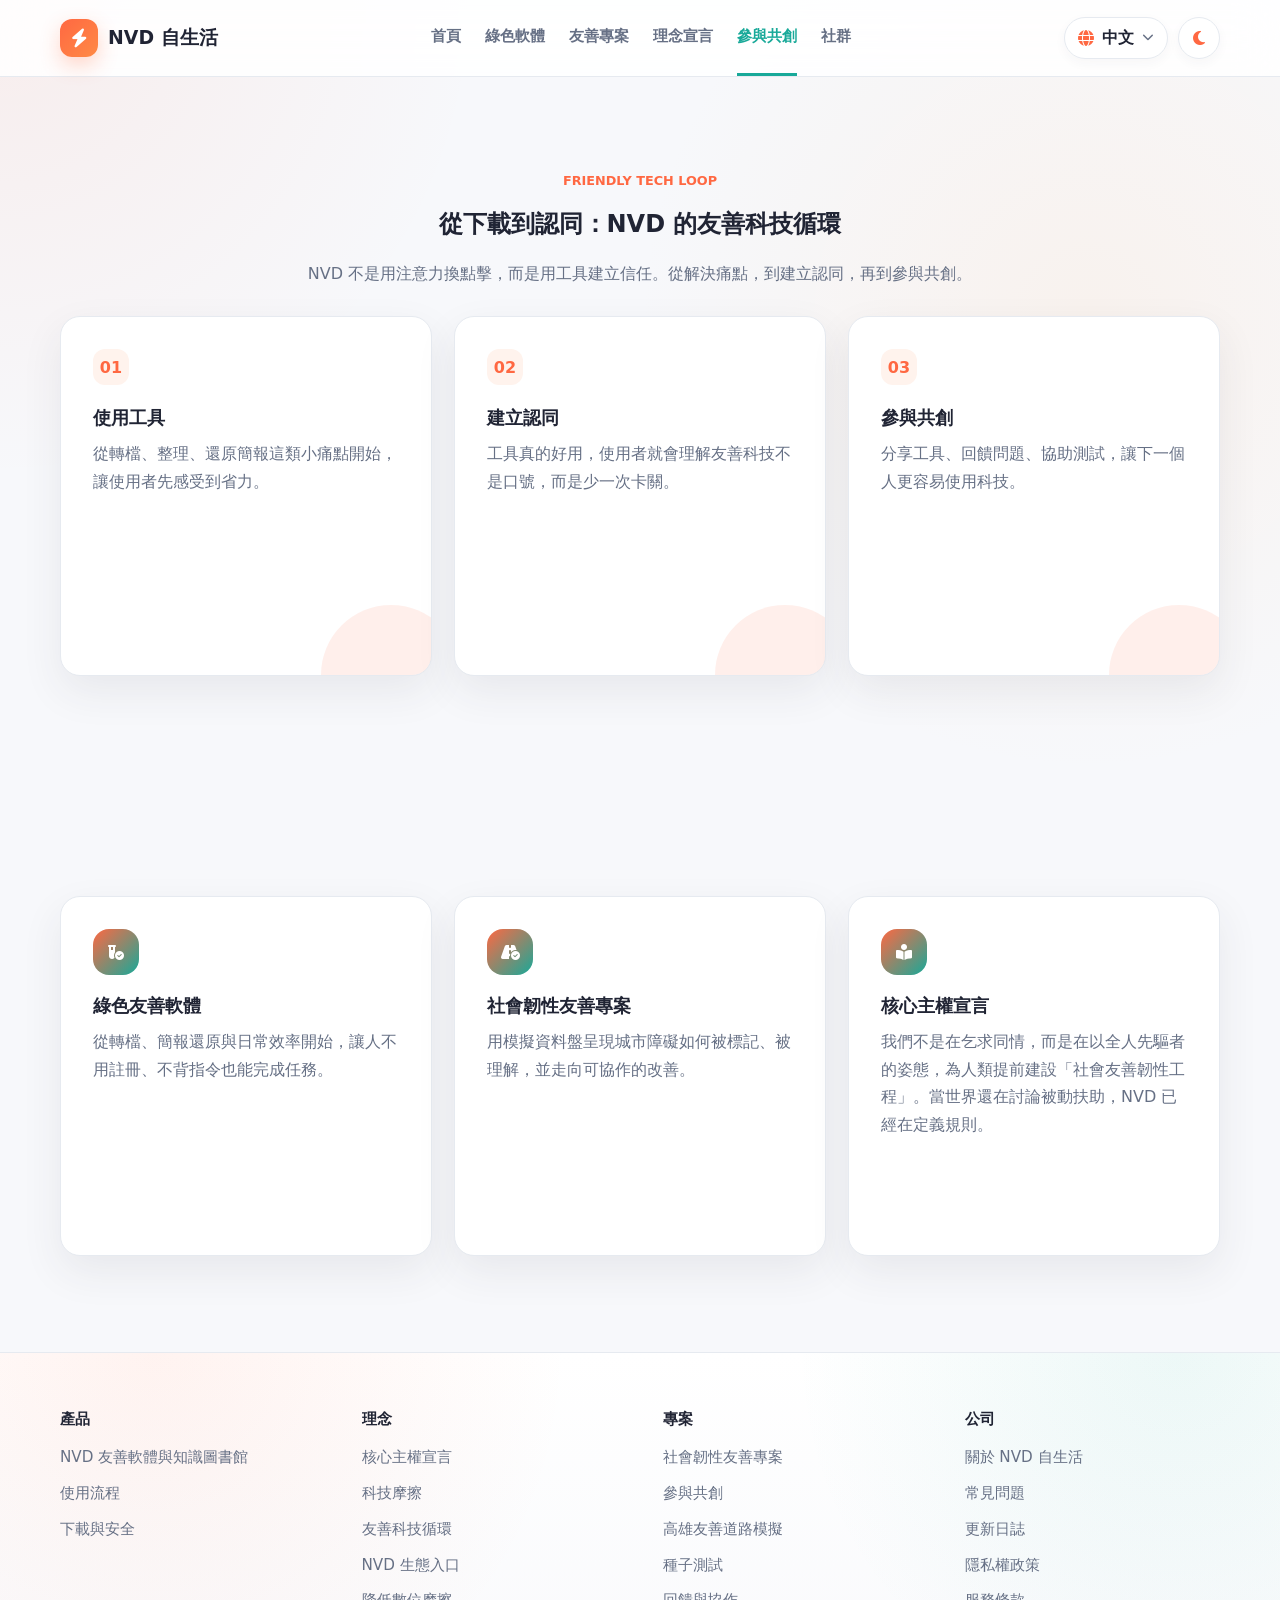
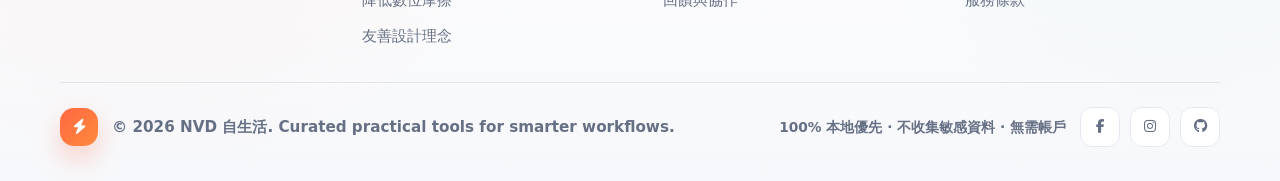
==== commit 1f2cd6cf: "Polish download trust flow" ====
--- a/join.html
+++ b/join.html
@@ -194,7 +194,7 @@
               <ul>
                 <li>
                   <a href="software.html#product" data-i18n="footerProductTools"
-                    >NoteML 智慧簡報還原助理</a
+                    >NVD 友善軟體與知識圖書館</a
                   >
                 </li>
                 <li>
--- a/styles.css
+++ b/styles.css
@@ -459,7 +459,9 @@
 }
 
 .primary-link-btn,
-.secondary-link-btn {
+.secondary-link-btn,
+.tertiary-link-btn {
+  box-sizing: border-box;
   min-height: 52px;
   display: inline-flex;
   align-items: center;
@@ -498,12 +500,22 @@
   box-shadow: none;
 }
 
+.tertiary-link-btn {
+  min-height: 44px;
+  padding: 0 4px;
+  color: var(--text-muted);
+  background: transparent;
+  border: 1px solid transparent;
+  box-shadow: none;
+}
+
 .primary-link-btn:hover {
   transform: translateY(-2px);
   box-shadow: 0 18px 34px rgba(16, 185, 129, 0.28);
 }
 
-.secondary-link-btn:hover {
+.secondary-link-btn:hover,
+.tertiary-link-btn:hover {
   color: #059669;
   opacity: 0.82;
   transform: translateX(4px);
@@ -1614,6 +1626,16 @@
   color: var(--accent-teal);
 }
 
+.audience-list .audience-negative i {
+  color: var(--text-muted);
+}
+
+.audience-list .audience-negative {
+  background:
+    linear-gradient(135deg, rgba(45, 49, 66, 0.035), transparent 58%),
+    var(--card-bg);
+}
+
 .workflow-steps {
   display: grid;
   grid-template-columns: repeat(5, minmax(0, 1fr));
@@ -1685,6 +1707,36 @@
   margin-top: 0;
 }
 
+.download-checklist {
+  display: grid;
+  grid-template-columns: repeat(3, minmax(0, 1fr));
+  gap: 12px;
+  margin-top: 20px;
+}
+
+.download-check-item {
+  min-width: 0;
+  padding: 16px;
+  background: var(--surface-main);
+  border: 1px solid var(--border-main);
+  border-radius: 16px;
+}
+
+.download-check-item span {
+  display: block;
+  margin-bottom: 8px;
+  color: var(--text-muted);
+  font-size: 0.78rem;
+  font-weight: 900;
+}
+
+.download-check-item strong {
+  display: block;
+  color: var(--text-main);
+  line-height: 1.45;
+  overflow-wrap: anywhere;
+}
+
 .security-details {
   margin-top: 18px;
   padding: 14px 16px;
@@ -1710,6 +1762,36 @@
 
 .security-details li::marker {
   color: var(--accent-teal);
+}
+
+.verification-list {
+  display: grid;
+  gap: 12px;
+  margin: 14px 0 0;
+}
+
+.verification-list div {
+  display: grid;
+  grid-template-columns: minmax(90px, 0.28fr) minmax(0, 1fr);
+  gap: 12px;
+  align-items: start;
+}
+
+.verification-list dt {
+  color: var(--text-main);
+  font-weight: 900;
+}
+
+.verification-list dd {
+  min-width: 0;
+  margin: 0;
+  overflow-wrap: anywhere;
+}
+
+.hash-value {
+  font-family: "SFMono-Regular", Consolas, "Liberation Mono", monospace;
+  font-size: 0.86rem;
+  line-height: 1.65;
 }
 
 .resilience-section {
@@ -3505,6 +3587,44 @@
 
 .product-actions {
   justify-content: center;
+}
+
+@media (min-width: 1025px) {
+  .product-hero {
+    padding: clamp(44px, 6vw, 74px) 0 clamp(36px, 5vw, 58px);
+  }
+
+  .product-hero-layout {
+    grid-template-columns: minmax(0, 0.95fr) minmax(340px, 0.78fr);
+    gap: clamp(42px, 6vw, 76px);
+  }
+
+  .product-hero .product-hero-copy {
+    max-width: 640px;
+    margin-inline: 0;
+    text-align: left;
+  }
+
+  .product-hero .product-hero-copy h1 {
+    max-width: 620px;
+    margin-inline: 0;
+    font-size: clamp(3.1rem, 5.2vw, 4.75rem);
+    letter-spacing: 0;
+  }
+
+  .product-hero .product-hero-copy p {
+    max-width: 600px;
+    margin-inline: 0;
+  }
+
+  .product-hero .product-actions {
+    justify-content: flex-start;
+  }
+
+  .product-hero .product-showcase-card {
+    margin-inline: 0;
+    justify-self: end;
+  }
 }
 
 .value-card,
@@ -4339,13 +4459,17 @@
     width: min(calc(100dvw - 24px), 366px, var(--max-width));
   }
 
+  .site-header .container {
+    width: min(calc(100dvw - 60px), 330px, var(--max-width));
+  }
+
   .navbar {
     min-height: 68px;
     gap: 12px;
   }
 
   .brand {
-    font-size: 1.02rem;
+    font-size: 0.98rem;
   }
 
   .brand-mark {
@@ -4362,13 +4486,25 @@
     padding: 0 10px;
   }
 
+  .language-toggle #currentLanguageLabel {
+    display: none;
+  }
+
   .theme-toggle {
     width: 40px;
     height: 40px;
   }
 
+  .header-actions .theme-toggle {
+    display: none;
+  }
+
   .language-options {
     right: 0;
+  }
+
+  .header-actions .language-menu {
+    display: none;
   }
 
   .submit-btn {
@@ -4381,17 +4517,21 @@
     padding: 58px 0 44px;
   }
 
+  .hero-inner {
+    width: min(calc(100dvw - 56px), 286px);
+  }
+
   .hero h1 {
     width: 100%;
-    max-width: min(100%, 10.5em);
+    max-width: min(100%, 286px);
     margin-inline: auto;
     margin-top: 18px;
-    font-size: clamp(1.9rem, 9vw, 2.2rem);
-    line-height: 1.2;
+    font-size: clamp(1.72rem, 8vw, 2.05rem);
+    line-height: 1.18;
     white-space: normal;
     line-break: anywhere;
-    overflow-wrap: break-word;
-    word-break: normal;
+    overflow-wrap: anywhere;
+    word-break: break-all;
   }
 
   .hub-dashboard-section .section-heading h2 {
@@ -4408,7 +4548,7 @@
 
   .hero-subtitle,
   .section-lead {
-    max-width: 300px;
+    max-width: min(100%, 286px);
     margin-inline: auto;
     overflow-wrap: anywhere;
     word-break: break-all;
@@ -4573,21 +4713,36 @@
 
   .product-hero {
     padding: 52px 0 44px;
+    overflow-x: clip;
   }
 
   .product-hero-layout {
     grid-template-columns: 1fr;
     gap: 30px;
+    justify-items: center;
+  }
+
+  .product-hero-copy {
+    width: 100%;
+    max-width: 100%;
   }
 
   .product-hero-copy h1 {
-    font-size: clamp(1.82rem, 8.8vw, 2.55rem);
+    max-width: min(100%, 310px);
+    font-size: clamp(1.72rem, 7.5vw, 2.08rem);
     line-height: 1.12;
-    overflow-wrap: break-word;
-    word-break: normal;
+    overflow-wrap: anywhere;
+    word-break: break-all;
+  }
+
+  .product-actions {
+    width: min(100%, 310px);
+    margin-right: auto;
+    margin-left: auto;
   }
 
   .product-hero-copy p {
+    max-width: min(100%, 310px);
     line-height: 1.78;
     overflow-wrap: break-word;
     word-break: normal;
@@ -4606,13 +4761,28 @@
   .product-actions .primary-link-btn,
   .product-actions .secondary-link-btn,
   .product-showcase-footer .visit-btn {
+    max-width: 100%;
     width: 100%;
     justify-content: center;
+    white-space: normal;
+    text-align: center;
+  }
+
+  .hero-actions .primary-link-btn,
+  .hero-actions .secondary-link-btn,
+  .hero-actions .tertiary-link-btn {
+    width: min(100%, 270px);
+    white-space: normal;
+    text-align: center;
   }
 
   .product-showcase-visual {
     min-height: 128px;
     aspect-ratio: 16 / 7.4;
+  }
+
+  .product-showcase-card {
+    width: min(100%, 310px);
   }
 
   .product-showcase-body,
@@ -4620,6 +4790,15 @@
   .product-panel,
   .security-callout {
     padding: 22px;
+  }
+
+  .download-checklist {
+    grid-template-columns: 1fr;
+  }
+
+  .verification-list div {
+    grid-template-columns: 1fr;
+    gap: 6px;
   }
 
   .audience-list,
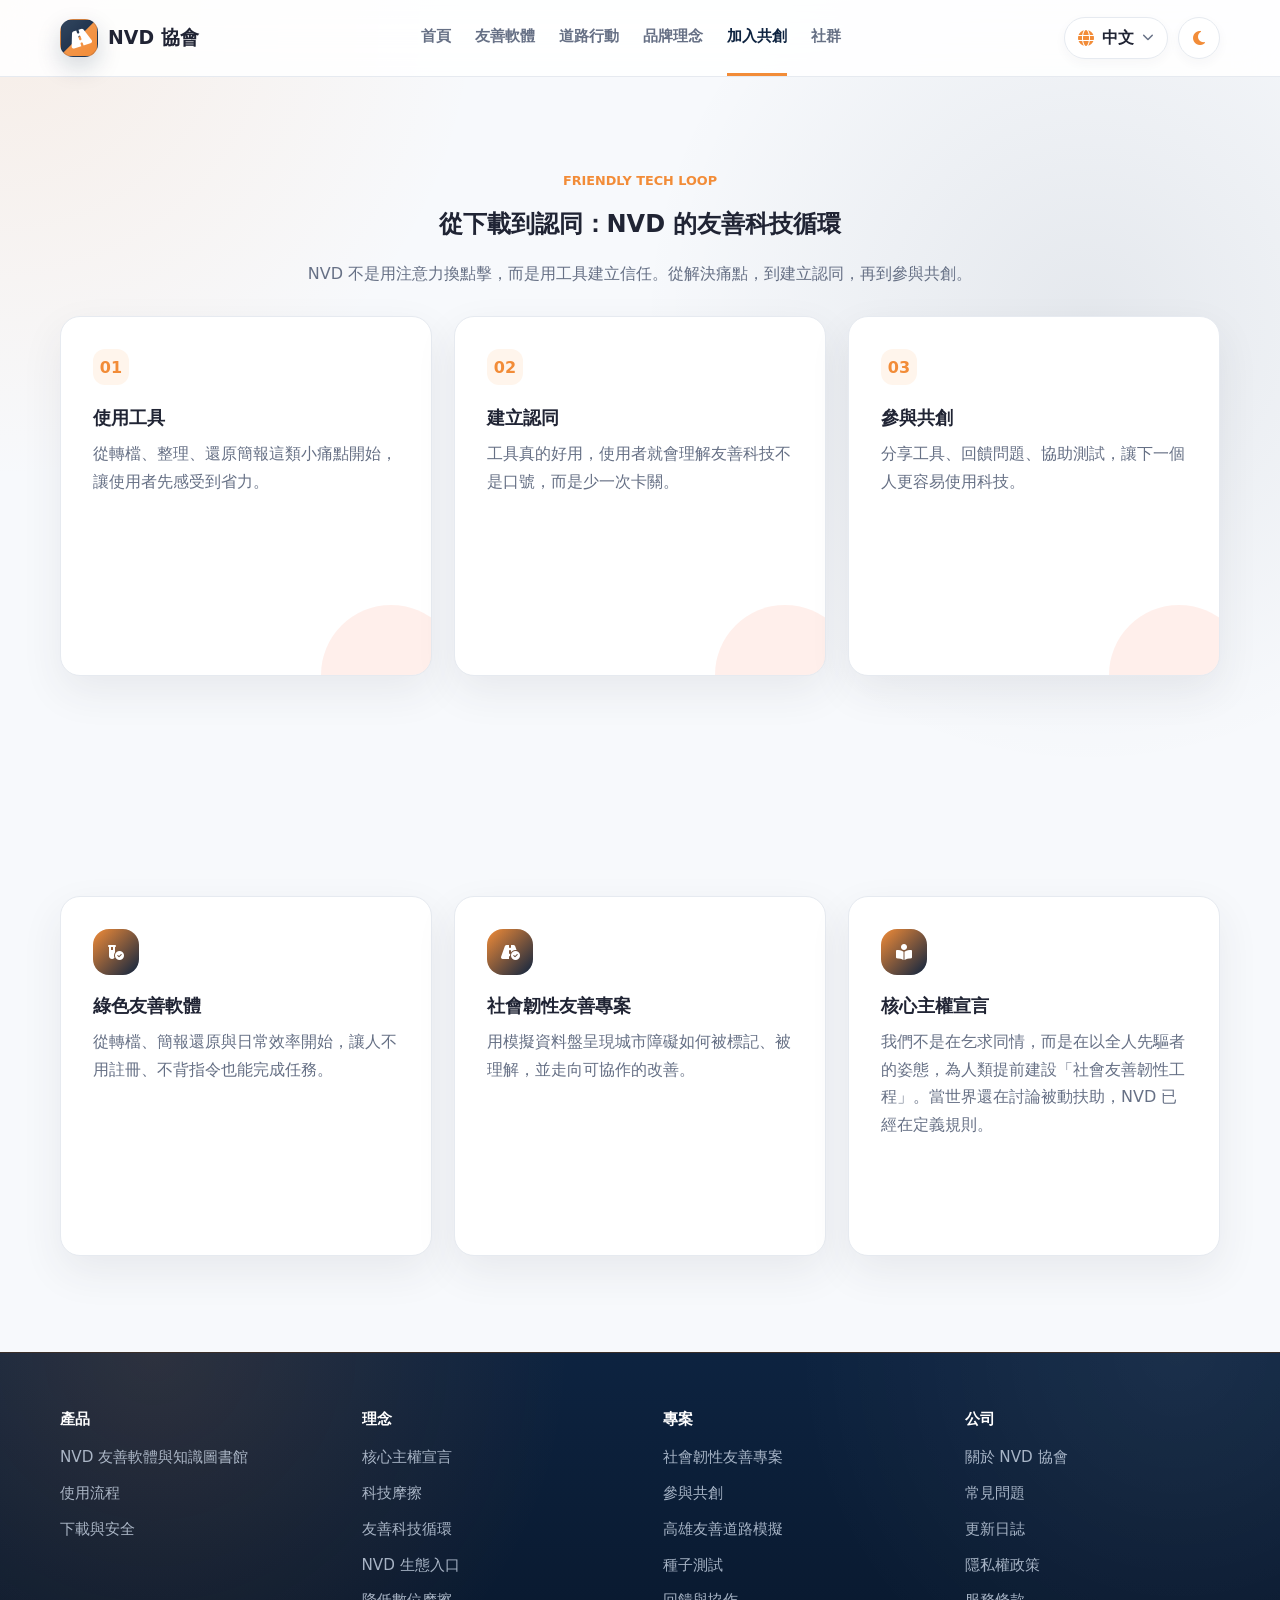
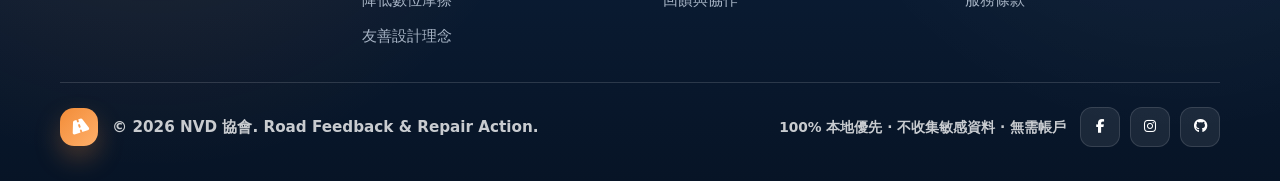
==== commit aee2e7f8: "Refresh NVD official association branding" ====
--- a/join.html
+++ b/join.html
@@ -7,16 +7,16 @@
       http-equiv="Content-Security-Policy"
       content="default-src 'self'; base-uri 'self'; object-src 'none'; script-src 'self'; style-src 'self' https://fonts.googleapis.com https://cdnjs.cloudflare.com; font-src 'self' https://fonts.gstatic.com https://cdnjs.cloudflare.com; img-src 'self' data:; form-action 'none'; upgrade-insecure-requests"
     />
-    <title>參與共創｜NVD 自生活</title>
+    <title>NVD 協會｜加入共創</title>
     <meta
       name="description"
-      content="加入 NVD 自生活的友善科技循環，從使用工具、回饋測試到共創專案，一起把小工具轉化為更友善的社會韌性行動。"
+      content="加入 NVD 協會的道路回饋與修復行動，從回饋、測試到共創，一起讓道路更安全、更友善。"
     />
     <meta property="og:type" content="website" />
-    <meta property="og:title" content="參與共創｜NVD 自生活" />
+    <meta property="og:title" content="NVD 協會｜加入共創" />
     <meta
       property="og:description"
-      content="加入 NVD 自生活的友善科技循環，從使用工具、回饋測試到共創專案，一起把小工具轉化為更友善的社會韌性行動。"
+      content="加入 NVD 協會的道路回饋與修復行動，從回饋、測試到共創，一起讓道路更安全、更友善。"
     />
     <meta
       property="og:url"
@@ -44,9 +44,9 @@
   <body>
     <header class="site-header">
       <nav class="navbar container" aria-label="主要導覽">
-        <a class="brand" href="index.html" aria-label="NVD 自生活首頁">
-          <span class="brand-mark"><i class="fa-solid fa-bolt"></i></span>
-          <span data-i18n="brandName">NVD 自生活</span>
+        <a class="brand" href="index.html" aria-label="NVD 協會首頁">
+          <span class="brand-mark"><i class="fa-solid fa-road"></i></span>
+          <span data-i18n="brandName">NVD 協會</span>
         </a>
 
         <button
@@ -64,10 +64,10 @@
 
         <div class="nav-links" id="primaryNav" aria-label="網站選單">
           <a href="index.html" data-i18n="navHome">首頁</a>
-          <a href="software.html" data-i18n="navSoftware">綠色軟體</a>
-          <a href="resilience.html" data-i18n="navResilience">友善專案</a>
-          <a href="manifesto.html" data-i18n="navManifesto">理念宣言</a>
-          <a class="active" href="join.html" data-i18n="navLoop">參與共創</a>
+          <a href="software.html" data-i18n="navSoftware">友善軟體</a>
+          <a href="resilience.html" data-i18n="navResilience">道路行動</a>
+          <a href="manifesto.html" data-i18n="navManifesto">品牌理念</a>
+          <a class="active" href="join.html" data-i18n="navLoop">加入共創</a>
           <a href="#footer" data-i18n="navCommunity">社群</a>
         </div>
 
@@ -300,7 +300,7 @@
                   <a
                     href="manifesto.html#manifesto"
                     data-i18n="footerCompanyAbout"
-                    >關於 NVD 自生活</a
+                    >關於 NVD 協會</a
                   >
                 </li>
                 <li>
@@ -339,10 +339,10 @@
         <div class="footer-bottom">
           <div class="footer-brand">
             <span class="footer-logo" aria-hidden="true"
-              ><i class="fa-solid fa-bolt"></i
+              ><i class="fa-solid fa-road"></i
             ></span>
             <p data-i18n="footerCopy">
-              © 2026 NVD 自生活. Curated practical tools for smarter workflows.
+              © 2026 NVD 協會. Road Feedback & Repair Action.
             </p>
           </div>
           <div class="footer-meta">
--- a/styles.css
+++ b/styles.css
@@ -1,9 +1,13 @@
 ﻿:root {
-  --bg-main: #f7f8fb;
-  --bg-glow-primary: rgba(255, 103, 64, 0.08);
-  --bg-glow-secondary: rgba(255, 209, 168, 0.16);
+  --brand-navy: #0d2340;
+  --brand-navy-soft: #142d4c;
+  --brand-orange: #f28c38;
+  --brand-orange-dark: #d96f16;
+  --bg-main: #f7f9fc;
+  --bg-glow-primary: rgba(242, 140, 56, 0.11);
+  --bg-glow-secondary: rgba(13, 35, 64, 0.08);
   --surface-main: #ffffff;
-  --surface-soft: #fff3ed;
+  --surface-soft: #fff5ec;
   --surface-muted: #f1f3f7;
   --card-bg: #ffffff;
   --card-subtle: rgba(250, 251, 252, 0.76);
@@ -11,13 +15,13 @@
   --text-muted: #667085;
   --text-inverse: #ffffff;
   --border-main: #e6eaf0;
-  --primary-orange: #ff6842;
-  --primary-orange-dark: #e64f28;
-  --accent-teal: #18a999;
+  --primary-orange: var(--brand-orange);
+  --primary-orange-dark: var(--brand-orange-dark);
+  --accent-teal: var(--brand-navy);
   --accent-yellow: #f7b955;
   --header-bg: rgba(255, 255, 255, 0.88);
-  --footer-bg: #ffffff;
-  --footer-text: #667085;
+  --footer-bg: #071426;
+  --footer-text: rgba(255, 255, 255, 0.72);
   --modal-backdrop: rgba(30, 34, 48, 0.5);
   --shadow-main: 0 16px 42px rgba(45, 49, 66, 0.08);
   --shadow-hover: 0 22px 54px rgba(45, 49, 66, 0.14);
@@ -34,9 +38,9 @@
 }
 
 body[data-theme="dark"] {
-  --bg-main: #101214;
-  --bg-glow-primary: rgba(255, 104, 66, 0.12);
-  --bg-glow-secondary: rgba(24, 169, 153, 0.09);
+  --bg-main: #08111f;
+  --bg-glow-primary: rgba(242, 140, 56, 0.12);
+  --bg-glow-secondary: rgba(16, 185, 129, 0.08);
   --surface-main: #1b1d21;
   --surface-soft: rgba(255, 104, 66, 0.12);
   --surface-muted: #272a30;
@@ -47,7 +51,7 @@
   --text-inverse: #ffffff;
   --border-main: #30343b;
   --header-bg: rgba(18, 18, 18, 0.88);
-  --footer-bg: #0e0f12;
+  --footer-bg: #050b14;
   --footer-text: rgba(255, 255, 255, 0.72);
   --modal-backdrop: rgba(0, 0, 0, 0.62);
   --shadow-main: 0 18px 46px rgba(0, 0, 0, 0.28);
@@ -173,9 +177,16 @@
   display: grid;
   place-items: center;
   color: var(--text-inverse);
-  background: linear-gradient(135deg, var(--primary-orange), #ff8a45);
-  border-radius: 12px;
-  box-shadow: 0 8px 20px rgba(255, 90, 43, 0.25);
+  background:
+    linear-gradient(135deg, rgba(255, 255, 255, 0.16), transparent),
+    linear-gradient(135deg, var(--brand-navy) 0 48%, var(--brand-orange) 49%);
+  border: 1px solid rgba(13, 35, 64, 0.16);
+  border-radius: 13px;
+  box-shadow: 0 10px 24px rgba(13, 35, 64, 0.18);
+}
+
+.brand-mark i {
+  transform: rotate(-18deg);
 }
 
 .nav-links {
@@ -199,13 +210,21 @@
 }
 
 .nav-links a:hover {
-  color: var(--accent-teal);
+  color: var(--brand-orange-dark);
 }
 
 .nav-links a.active {
-  color: var(--accent-teal);
-  border-bottom-color: var(--accent-teal);
+  color: var(--brand-navy);
+  border-bottom-color: var(--brand-orange);
   font-weight: 900;
+}
+
+body[data-theme="dark"] .nav-links a.active {
+  color: #ffffff;
+}
+
+body[data-theme="dark"] .nav-links a:hover {
+  color: #ffb06b;
 }
 
 .header-actions {
@@ -372,24 +391,42 @@
 }
 
 .hero {
-  padding: clamp(72px, 9vw, 112px) 0 clamp(58px, 8vw, 88px);
+  position: relative;
+  overflow: hidden;
+  padding: clamp(84px, 10vw, 128px) 0 clamp(66px, 8vw, 96px);
+}
+
+.hero::before {
+  content: "";
+  position: absolute;
+  inset: 18% auto auto 50%;
+  width: min(78vw, 920px);
+  aspect-ratio: 2.7 / 1;
+  border: clamp(18px, 4vw, 48px) solid rgba(13, 35, 64, 0.05);
+  border-right-color: rgba(242, 140, 56, 0.12);
+  border-radius: 999px;
+  transform: translateX(-50%) rotate(-7deg);
+  pointer-events: none;
 }
 
 .hero-inner {
+  position: relative;
+  z-index: 1;
   text-align: center;
 }
 
 .hero-kicker {
   width: fit-content;
   margin: 0 auto 16px;
-  padding: 8px 14px;
-  color: var(--primary-orange);
-  background: var(--surface-soft);
-  border: 1px solid rgba(255, 90, 43, 0.16);
+  padding: 9px 16px;
+  color: var(--brand-navy);
+  background: rgba(255, 255, 255, 0.82);
+  border: 1px solid rgba(13, 35, 64, 0.12);
   border-radius: 999px;
   font-size: 0.86rem;
   font-weight: 900;
   text-transform: uppercase;
+  box-shadow: 0 12px 34px rgba(13, 35, 64, 0.06);
 }
 
 .hero-badge {
@@ -406,11 +443,23 @@
 }
 
 .hero h1 {
-  max-width: 800px;
+  max-width: 880px;
   margin: 22px auto 14px;
-  font-size: clamp(2.35rem, 5.1vw, 3.75rem);
-  line-height: 1.15;
+  color: var(--brand-navy);
+  font-size: clamp(2.45rem, 5.5vw, 4.55rem);
+  line-height: 1.08;
   font-weight: 800;
+}
+
+body[data-theme="dark"] .hero h1,
+body[data-theme="dark"] .hero-subtitle strong {
+  color: #f8fafc;
+}
+
+body[data-theme="dark"] .hero-kicker {
+  color: #f8fafc;
+  background: rgba(255, 255, 255, 0.08);
+  border-color: rgba(255, 255, 255, 0.14);
 }
 
 .hero p,
@@ -423,7 +472,7 @@
 }
 
 .hero-subtitle strong {
-  color: var(--text-main);
+  color: var(--brand-navy);
   background: linear-gradient(
     120deg,
     var(--bg-glow-primary) 0%,
@@ -433,8 +482,9 @@
   border-radius: 7px;
   font-weight: 800;
   border: 1px solid rgba(255, 90, 43, 0.12);
-  display: inline-block;
   margin: 2px 3px;
+  box-decoration-break: clone;
+  -webkit-box-decoration-break: clone;
 }
 
 body[data-theme="dark"] .hero-subtitle strong {
@@ -486,15 +536,15 @@
 
 .primary-link-btn {
   color: #fff;
-  background: #10b981;
-  border: 1px solid #10b981;
-  box-shadow: 0 14px 30px rgba(16, 185, 129, 0.22);
+  background: var(--brand-orange);
+  border: 1px solid var(--brand-orange);
+  box-shadow: 0 14px 30px rgba(242, 140, 56, 0.26);
 }
 
 .secondary-link-btn {
   min-height: 44px;
   padding: 0 4px;
-  color: #10b981;
+  color: var(--brand-navy);
   background: transparent;
   border: 1px solid transparent;
   box-shadow: none;
@@ -509,14 +559,20 @@
   box-shadow: none;
 }
 
+body[data-theme="dark"] .secondary-link-btn {
+  color: #ffb06b;
+}
+
 .primary-link-btn:hover {
   transform: translateY(-2px);
-  box-shadow: 0 18px 34px rgba(16, 185, 129, 0.28);
+  background: var(--brand-orange-dark);
+  border-color: var(--brand-orange-dark);
+  box-shadow: 0 18px 34px rgba(242, 140, 56, 0.32);
 }
 
 .secondary-link-btn:hover,
 .tertiary-link-btn:hover {
-  color: #059669;
+  color: var(--brand-orange-dark);
   opacity: 0.82;
   transform: translateX(4px);
 }
@@ -2851,7 +2907,9 @@
   z-index: 0;
   background:
     linear-gradient(180deg, rgba(255, 255, 255, 0.08), rgba(3, 7, 18, 0.2)),
-    url("assets/83bxrcfg.jpg") center / cover;
+    radial-gradient(circle at 70% 82%, rgba(16, 185, 129, 0.22), transparent 17%),
+    linear-gradient(155deg, transparent 0 30%, rgba(148, 163, 184, 0.55) 31% 44%, transparent 45%),
+    linear-gradient(180deg, #dbe3df 0 22%, #87908c 23% 100%);
   filter: grayscale(80%) contrast(1.2) brightness(0.6);
   transition:
     filter 0.4s ease,
@@ -3880,20 +3938,20 @@
 
 .site-footer {
   padding: clamp(38px, 6vw, 56px) 0 clamp(28px, 4vw, 34px);
-  color: var(--text-muted);
+  color: rgba(255, 255, 255, 0.72);
   background:
     radial-gradient(
       circle at 12% 0%,
-      rgba(255, 104, 66, 0.08),
+      rgba(242, 140, 56, 0.14),
       transparent 26rem
     ),
     radial-gradient(
       circle at 92% 0%,
-      rgba(24, 169, 153, 0.08),
+      rgba(255, 255, 255, 0.06),
       transparent 24rem
     ),
-    linear-gradient(180deg, #ffffff 0%, #f7f8fb 100%);
-  border-top: 1px solid var(--border-main);
+    linear-gradient(180deg, var(--brand-navy) 0%, #071426 100%);
+  border-top: 1px solid rgba(242, 140, 56, 0.22);
   font-size: 0.95rem;
 }
 
@@ -3930,7 +3988,7 @@
 
 .footer-column h2 {
   margin: 0 0 16px;
-  color: var(--text-main);
+  color: #ffffff;
   font-size: 0.95rem;
   font-weight: 800;
 }
@@ -3948,7 +4006,7 @@
 }
 
 .footer-column a {
-  color: #667085;
+  color: rgba(214, 226, 242, 0.76);
   line-height: 1.5;
   text-decoration: none;
   transition:
@@ -3961,7 +4019,7 @@
 }
 
 .footer-column a:hover {
-  color: var(--accent-teal);
+  color: var(--brand-orange);
   transform: translateX(4px);
 }
 
@@ -3976,7 +4034,7 @@
   gap: 24px;
   margin-top: 34px;
   padding-top: 24px;
-  border-top: 1px solid rgba(45, 49, 66, 0.1);
+  border-top: 1px solid rgba(255, 255, 255, 0.14);
 }
 
 body[data-theme="dark"] .footer-bottom {
@@ -3992,7 +4050,7 @@
 
 .footer-brand p,
 .footer-meta span {
-  color: #667085;
+  color: rgba(255, 255, 255, 0.78);
   margin: 0;
   line-height: 1.6;
   font-weight: 600;
@@ -4005,13 +4063,17 @@
   place-items: center;
   flex: 0 0 auto;
   color: #fff;
-  background: linear-gradient(135deg, var(--primary-orange), #ff8a3d);
+  background: linear-gradient(135deg, var(--brand-orange), #ffb06b);
   border-radius: 14px;
-  box-shadow: 0 12px 26px rgba(255, 104, 66, 0.28);
+  box-shadow: 0 12px 26px rgba(242, 140, 56, 0.28);
+}
+
+.footer-logo i {
+  transform: rotate(-18deg);
 }
 
 .footer-meta {
-  color: var(--text-muted);
+  color: rgba(255, 255, 255, 0.74);
   font-size: 0.86rem;
 }
 
@@ -4029,9 +4091,9 @@
   height: 40px;
   display: grid;
   place-items: center;
-  color: #667085;
-  background: #fff;
-  border: 1px solid var(--border-main);
+  color: #ffffff;
+  background: rgba(255, 255, 255, 0.08);
+  border: 1px solid rgba(255, 255, 255, 0.12);
   border-radius: 12px;
   transition: all 0.3s ease;
 }
@@ -4043,10 +4105,10 @@
 }
 
 .social-links a:hover {
-  color: #fff;
-  background: var(--accent-teal);
+  color: #071426;
+  background: var(--brand-orange);
   transform: translateY(-3px);
-  box-shadow: 0 12px 24px rgba(16, 185, 129, 0.22);
+  box-shadow: 0 12px 24px rgba(242, 140, 56, 0.24);
 }
 
 .modal-backdrop {
@@ -4455,12 +4517,24 @@
 }
 
 @media (max-width: 640px) {
+  html,
+  body {
+    max-width: 100vw;
+    overflow-x: hidden;
+  }
+
   .container {
-    width: min(calc(100dvw - 24px), 366px, var(--max-width));
+    width: calc(100vw - 28px);
+    max-width: 330px;
+    margin-right: 14px;
+    margin-left: 14px;
   }
 
   .site-header .container {
-    width: min(calc(100dvw - 60px), 330px, var(--max-width));
+    width: calc(100vw - 60px);
+    max-width: 330px;
+    margin-right: auto;
+    margin-left: auto;
   }
 
   .navbar {
@@ -4583,6 +4657,35 @@
     align-items: flex-start;
     flex-direction: column;
     gap: 10px;
+  }
+
+  .dual-friction-section,
+  .friction-section {
+    overflow-x: clip;
+  }
+
+  .dual-friction-section .container,
+  .friction-section .container {
+    width: min(100%, 330px);
+    max-width: calc(100vw - 28px);
+  }
+
+  .dual-friction-section h1,
+  .friction-heading h2 {
+    width: 100%;
+    max-width: 300px;
+    margin-inline: auto;
+    white-space: normal;
+    line-break: anywhere;
+    overflow-wrap: anywhere;
+    word-break: break-all;
+  }
+
+  .dual-friction-grid,
+  .friction-grid,
+  .dual-friction-card,
+  .friction-card {
+    min-width: 0;
   }
 
   .centered-heading {
@@ -5140,11 +5243,48 @@
   z-index: 0;
   background:
     linear-gradient(180deg, rgba(255, 255, 255, 0.04), rgba(3, 7, 18, 0.3)),
-    url("assets/83bxrcfg.jpg") center / cover;
+    radial-gradient(circle at 72% 79%, rgba(16, 185, 129, 0.24), transparent 14%),
+    linear-gradient(90deg, transparent 0 12%, rgba(255, 255, 255, 0.34) 12% 13%, transparent 13% 87%, rgba(255, 255, 255, 0.26) 87% 88%, transparent 88%),
+    linear-gradient(172deg, transparent 0 35%, rgba(15, 23, 42, 0.22) 35% 37%, transparent 37%),
+    linear-gradient(155deg, transparent 0 25%, rgba(229, 231, 235, 0.72) 26% 42%, transparent 43%),
+    repeating-linear-gradient(90deg, rgba(15, 23, 42, 0.1) 0 1px, transparent 1px 32px),
+    repeating-linear-gradient(0deg, rgba(15, 23, 42, 0.08) 0 1px, transparent 1px 32px),
+    linear-gradient(180deg, #cfd8d5 0 24%, #8c9691 25% 100%);
   filter: grayscale(82%) contrast(1.22) brightness(0.62);
   transition:
     filter 0.36s ease,
     transform 0.36s ease;
+}
+
+.street-frame::before,
+.street-frame::after {
+  content: "";
+  position: absolute;
+  pointer-events: none;
+}
+
+.street-frame::before {
+  left: 55%;
+  top: 58%;
+  width: 34%;
+  height: 18%;
+  border-left: 5px solid rgba(16, 185, 129, 0.72);
+  border-bottom: 5px solid rgba(16, 185, 129, 0.64);
+  border-radius: 0 0 0 28px;
+  transform: rotate(-7deg);
+  box-shadow: 0 0 18px rgba(16, 185, 129, 0.42);
+}
+
+.street-frame::after {
+  left: 67%;
+  top: 70%;
+  width: 70px;
+  height: 96px;
+  border: 8px solid rgba(15, 23, 42, 0.72);
+  border-top: 0;
+  border-radius: 0 0 42px 42px;
+  transform: rotate(-8deg);
+  opacity: 0.72;
 }
 
 .nvd-demo-stage.is-submitting .street-frame,
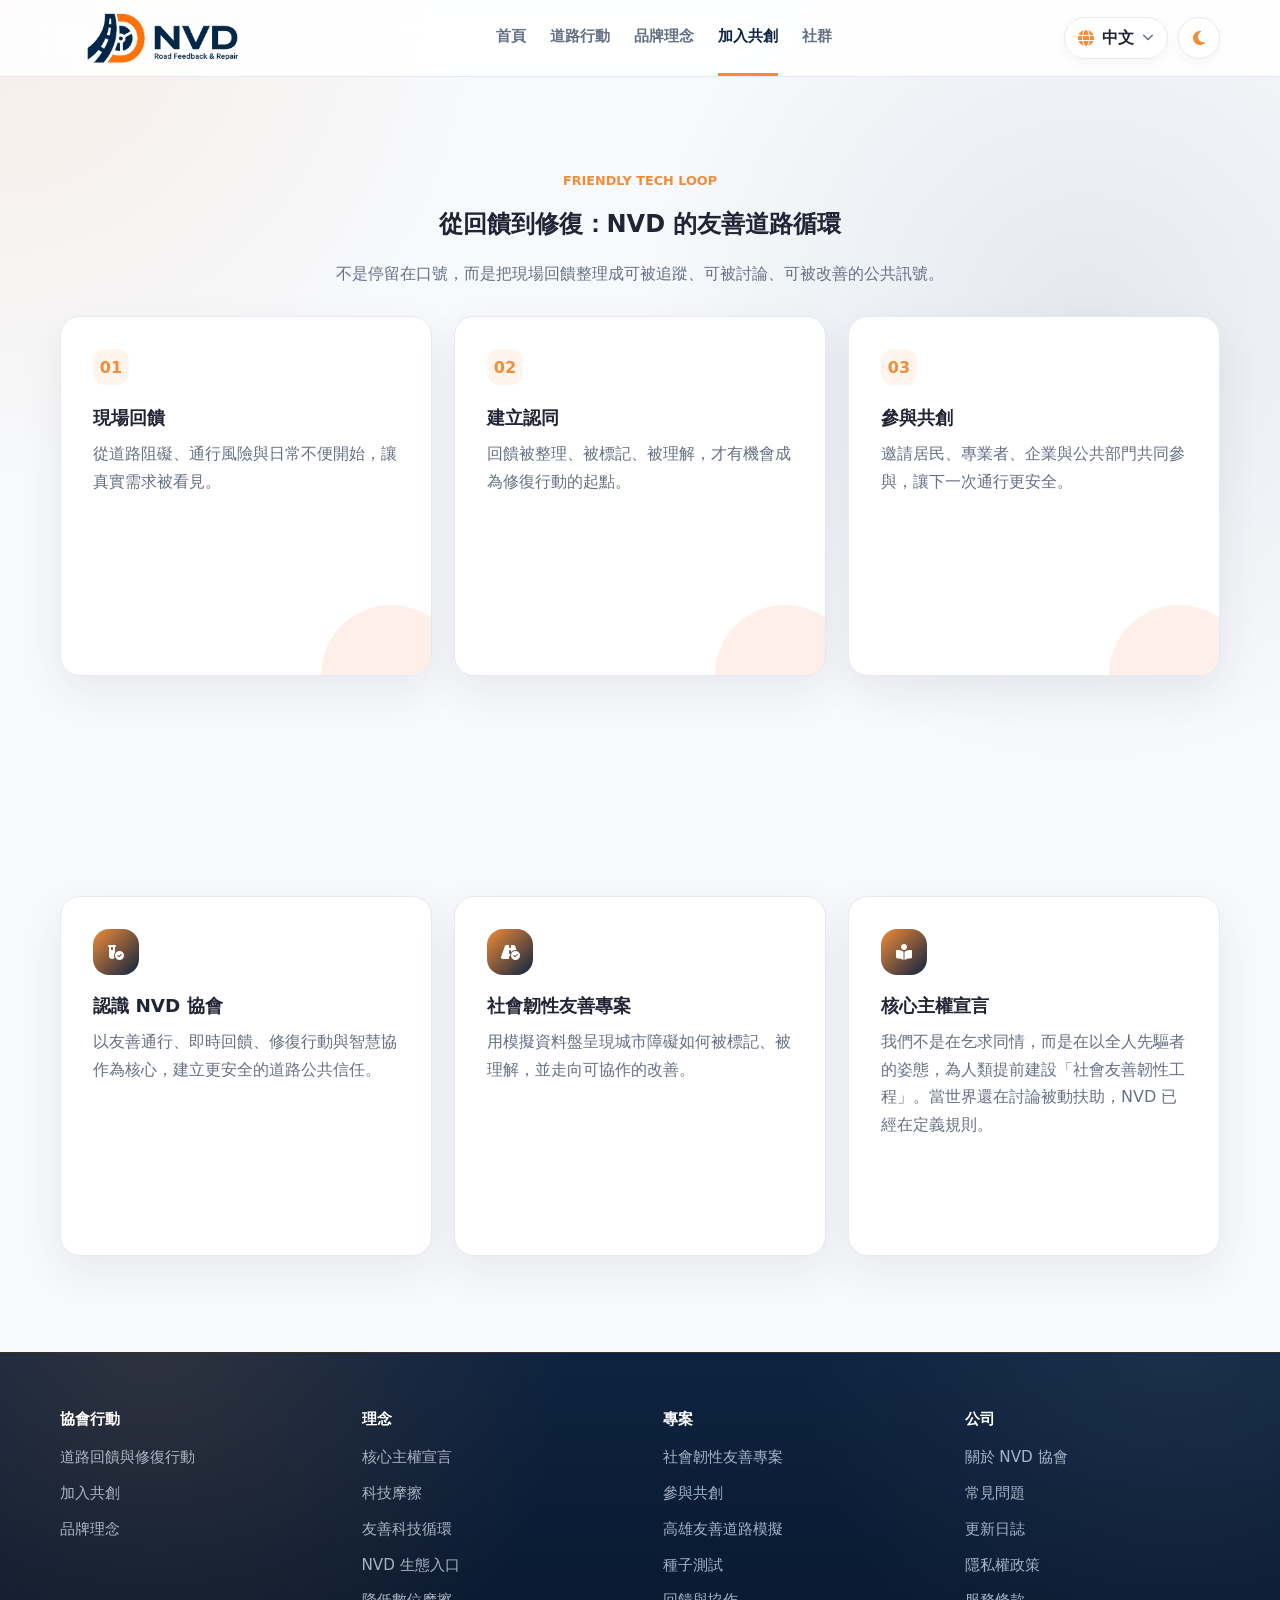
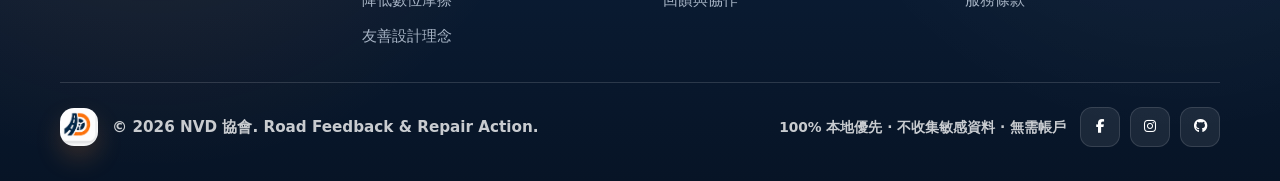
==== commit 0c373fe1: "Refocus site as NVD association official site" ====
--- a/join.html
+++ b/join.html
@@ -1,4 +1,4 @@
-﻿<!doctype html>
+<!doctype html>
 <html lang="zh-Hant">
   <head>
     <meta charset="UTF-8" />
@@ -26,7 +26,7 @@
       property="og:image"
       content="https://yi-anchen888.github.io/NVD-Toolkit/assets/og-image.jpg"
     />
-    <link rel="icon" href="data:," />
+    <link rel="icon" type="image/png" href="assets/nvd-logo-icon.png" />
     <link rel="preconnect" href="https://fonts.googleapis.com" />
     <link rel="preconnect" href="https://fonts.gstatic.com" crossorigin />
     <link
@@ -45,8 +45,9 @@
     <header class="site-header">
       <nav class="navbar container" aria-label="主要導覽">
         <a class="brand" href="index.html" aria-label="NVD 協會首頁">
-          <span class="brand-mark"><i class="fa-solid fa-road"></i></span>
-          <span data-i18n="brandName">NVD 協會</span>
+          <img class="brand-logo brand-logo-light" src="assets/nvd-logo-horizontal.png" alt="NVD Road Feedback & Repair" width="950" height="318" />
+          <img class="brand-logo brand-logo-dark" src="assets/nvd-logo-horizontal-reverse.png" alt="NVD Road Feedback & Repair" width="330" height="145" />
+          <span class="brand-text" data-i18n="brandName">NVD 協會</span>
         </a>
 
         <button
@@ -64,7 +65,6 @@
 
         <div class="nav-links" id="primaryNav" aria-label="網站選單">
           <a href="index.html" data-i18n="navHome">首頁</a>
-          <a href="software.html" data-i18n="navSoftware">友善軟體</a>
           <a href="resilience.html" data-i18n="navResilience">道路行動</a>
           <a href="manifesto.html" data-i18n="navManifesto">品牌理念</a>
           <a class="active" href="join.html" data-i18n="navLoop">加入共創</a>
@@ -128,11 +128,11 @@
           <div>
             <p class="eyebrow" data-i18n="loopEyebrow">Friendly Tech Loop</p>
             <h1 id="loopTitle" data-i18n="loopTitle">
-              從工具出發，建立 NVD 友善循環
+              從道路回饋出發，建立 NVD 友善循環
             </h1>
             <p class="section-lead" data-i18n="loopLead">
               NVD
-              不只是下載站，而是把解決痛點、建立信任、探索社會價值串起來的入口。
+              不只是理念頁，而是把現場回饋、公共信任、社會價值串起來的入口。
             </p>
           </div>
         </div>
@@ -141,14 +141,14 @@
             <span>01</span>
             <h3 data-i18n="loopUseTitle">解決痛點</h3>
             <p data-i18n="loopUseText">
-              用一鍵工具降低學習門檻，先讓使用者真的省力。
+              用低門檻回饋降低參與成本，先讓真實問題被看見。
             </p>
           </article>
           <article class="loop-card">
             <span>02</span>
             <h3 data-i18n="loopTrustTitle">建立信任</h3>
             <p data-i18n="loopTrustText">
-              用安全說明、版本紀錄與透明下載流程，讓工具被放心使用。
+              用清楚說明、透明流程與公開紀錄，讓行動被放心參與。
             </p>
           </article>
           <article class="loop-card">
@@ -162,11 +162,11 @@
       </section>
       <section class="gateway-section container">
         <div class="gateway-grid">
-          <a class="gateway-card" href="software.html"
+          <a class="gateway-card" href="resilience.html"
             ><span><i class="fa-solid fa-vial-circle-check"></i></span>
-            <h3 data-i18n="gatewaySoftwareTitle">綠色友善軟體</h3>
+            <h3 data-i18n="gatewaySoftwareTitle">認識 NVD 協會</h3>
             <p data-i18n="gatewaySoftwareText">
-              從一鍵轉檔、簡報還原到工作流工具，先讓日常科技變簡單。
+              從道路觀察、問題回報到協作改善，先讓公共參與變簡單。
             </p></a
           ><a class="gateway-card" href="resilience.html"
             ><span><i class="fa-solid fa-road-circle-check"></i></span>
@@ -190,26 +190,16 @@
         <div class="footer-top">
           <div class="footer-grid" aria-label="頁尾導覽">
             <section class="footer-column">
-              <h2 data-i18n="footerProductsTitle">產品</h2>
+              <h2 data-i18n="footerProductsTitle">協會行動</h2>
               <ul>
                 <li>
-                  <a href="software.html#product" data-i18n="footerProductTools"
-                    >NVD 友善軟體與知識圖書館</a
-                  >
-                </li>
-                <li>
-                  <a
-                    href="software.html#workflow"
-                    data-i18n="footerProductConverter"
-                    >使用流程</a
-                  >
-                </li>
-                <li>
-                  <a
-                    href="software.html#security"
-                    data-i18n="footerProductSlides"
-                    >下載與安全</a
-                  >
+                  <a href="resilience.html" data-i18n="footerProductTools">道路回饋與修復行動</a>
+                </li>
+                <li>
+                  <a href="join.html" data-i18n="footerProductConverter">加入共創</a>
+                </li>
+                <li>
+                  <a href="manifesto.html" data-i18n="footerProductSlides">品牌理念</a>
                 </li>
               </ul>
             </section>
@@ -304,13 +294,13 @@
                   >
                 </li>
                 <li>
-                  <a href="software.html#workflow" data-i18n="footerCompanyFaq"
+                  <a href="join.html#faq" data-i18n="footerCompanyFaq"
                     >常見問題</a
                   >
                 </li>
                 <li>
                   <a
-                    href="software.html#product"
+                    href="resilience.html"
                     data-i18n="footerCompanyUpdates"
                     >更新日誌</a
                   >
@@ -338,9 +328,7 @@
 
         <div class="footer-bottom">
           <div class="footer-brand">
-            <span class="footer-logo" aria-hidden="true"
-              ><i class="fa-solid fa-road"></i
-            ></span>
+            <span class="footer-logo" aria-hidden="true"><img class="footer-logo-img" src="assets/nvd-logo-icon.png" alt="" /></span>
             <p data-i18n="footerCopy">
               © 2026 NVD 協會. Road Feedback & Repair Action.
             </p>
@@ -394,27 +382,27 @@
               <li>
                 <span class="step-number">1</span>
                 <div>
-                  <strong data-i18n="stepOneTitle">選功能與下載</strong>
+                  <strong data-i18n="stepOneTitle">認識行動入口</strong>
                   <p data-i18n="stepOneText">
-                    在網站中選擇您需要的工具分類，點擊直達連結或下載點取得工具。
+                    從首頁、道路行動、品牌理念或加入共創頁面，選擇最符合您需求的參與入口。
                   </p>
                 </div>
               </li>
               <li>
                 <span class="step-number">2</span>
                 <div>
-                  <strong data-i18n="stepTwoTitle">一鍵自動化</strong>
+                  <strong data-i18n="stepTwoTitle">送出友善回饋</strong>
                   <p data-i18n="stepTwoText">
-                    程式皆經過極簡設計，開啟後只需一鍵點擊，便能自動啟動處理流程。
+                    依照頁面提示完成回饋或參與表單，讓資訊進入後續整理流程。
                   </p>
                 </div>
               </li>
               <li>
                 <span class="step-number">3</span>
                 <div>
-                  <strong data-i18n="stepThreeTitle">直達結果下載</strong>
+                  <strong data-i18n="stepThreeTitle">完成參與回饋</strong>
                   <p data-i18n="stepThreeText">
-                    無任何繁雜設定，處理完成的檔案將自動輸出，即刻下載並投入工作。
+                    透過表單、社群或現場協作完成回饋，讓道路阻礙被看見並進入後續整理。
                   </p>
                 </div>
               </li>
@@ -426,27 +414,26 @@
             <div class="faq-group">
               <div class="faq-item">
                 <h4 data-i18n="faqOneQuestion">
-                  Q: 使用這些工具需要付費或註冊嗎？
+                  Q: 參與 NVD 行動需要付費或註冊嗎？
                 </h4>
                 <p data-i18n="faqOneAnswer">
-                  本站推薦的部分客製工具提供免費下載，其餘外部工具則視原廠政策而定，多數均有免註冊免費體驗額度。
+                  參與 NVD 協會行動不以購買服務為前提；實際活動、合作與社群參與方式，將依各專案公告為準。
                 </p>
               </div>
               <div class="faq-item">
                 <h4 data-i18n="faqTwoQuestion">
-                  Q: 開啟打包工具時若被防毒軟體攔截該怎麼辦？
+                  Q: 外部平台要求登入或授權時該怎麼辦？
                 </h4>
                 <p data-i18n="faqTwoAnswer">
-                  由於本地工具通常是獨立可執行檔，Windows Defender
-                  等可能會出現誤報。若您信任來源，可依系統提示選擇仍要執行。
+                  若外部平台要求登入、授權或填寫資料，請先確認網域、用途與隱私政策；不確定時可以先暫停。
                 </p>
               </div>
               <div class="faq-item">
                 <h4 data-i18n="faqThreeQuestion">
-                  Q: 下載 EXE 工具前需要注意什麼？
+                  Q: 使用外部連結前需要注意什麼？
                 </h4>
                 <p data-i18n="faqThreeAnswer">
-                  請只從本站卡片提供的官方連結下載，下載後可先使用防毒軟體掃描。若系統跳出未知來源提醒，請確認檔名與來源後再執行。
+                  請確認連結來源與頁面網域；若外部服務要求提供個人資料，請先閱讀該服務的隱私政策與使用條款。
                 </p>
               </div>
             </div>
@@ -500,7 +487,7 @@
             <h3 data-i18n="privacySectionScope">我們如何保護你的資料</h3>
             <p data-i18n="privacyScopeText">
               NVD
-              自生活，實用工具箱是純前端靜態網站。本網站不要求註冊帳號，也不會主動收集你的姓名、電子郵件、檔案內容或付款資料。
+              NVD 協會網站是純前端靜態網站。本網站不要求註冊帳號，也不會主動收集你的姓名、電子郵件、檔案內容或付款資料。
             </p>
 
             <h3 data-i18n="privacySectionStorage">本機儲存資料</h3>
@@ -513,12 +500,12 @@
             <p data-i18n="privacyThirdPartyText">
               本網站透過 GitHub Pages 提供頁面，並可能載入 Google Fonts、Font
               Awesome 與 Google Drive
-              下載連結。這些服務可能依各自政策處理基本連線紀錄。
-            </p>
-
-            <h3 data-i18n="privacySectionDownloads">下載與工具使用</h3>
+              外部社群與協作連結。這些服務可能依各自政策處理基本連線紀錄。
+            </p>
+
+            <h3 data-i18n="privacySectionDownloads">外部連結與協作服務</h3>
             <p data-i18n="privacyDownloadsText">
-              下載工具後，請確認來源並使用防毒軟體掃描。本網站不會讀取你的本機檔案內容；外部工具或第三方網站的資料處理方式，請以該服務提供者的政策為準。
+              本網站可能連結至社群平台、協作表單或第三方資訊頁。離開本站後的資料處理方式，請以該服務提供者的政策為準。
             </p>
           </section>
 
@@ -533,22 +520,22 @@
             </p>
             <h3 data-i18n="termsSectionService">服務內容</h3>
             <p data-i18n="termsServiceText">
-              本網站提供實用工具推薦、下載連結、使用說明與相關資源整理。部分連結會導向第三方網站或雲端硬碟下載頁。
+              本網站提供 NVD 協會理念、道路回饋與修復行動、參與共創與相關資源整理。部分連結可能導向第三方網站或社群平台。
             </p>
 
             <h3 data-i18n="termsSectionUse">使用責任</h3>
             <p data-i18n="termsUseText">
-              使用者應自行確認工具是否符合需求，並遵守所在地法律與第三方服務規範。請勿使用本網站或相關工具處理、散布或侵害他人權利的內容。
-            </p>
-
-            <h3 data-i18n="termsSectionDownloads">下載風險提醒</h3>
+              使用者應自行確認外部服務是否符合需求，並遵守所在地法律與第三方服務規範。請勿使用本網站或相關資源處理、散布或侵害他人權利的內容。
+            </p>
+
+            <h3 data-i18n="termsSectionDownloads">外部連結提醒</h3>
             <p data-i18n="termsDownloadsText">
-              本站會盡力維護連結與說明的正確性，但無法保證所有第三方工具、下載檔案或外部網站永久可用或完全無風險。執行可執行檔前，請先確認來源並掃描檔案。
+              本站會盡力維護連結與說明的正確性，但無法保證所有第三方網站、社群平台或外部資源永久可用或完全無風險。使用外部服務前，請自行確認其條款與隱私政策。
             </p>
 
             <h3 data-i18n="termsSectionChanges">內容異動</h3>
             <p data-i18n="termsChangesText">
-              我們可能依專案進度調整工具清單、連結、政策與條款。更新後的內容會公布於本頁，繼續使用網站即代表你了解並接受更新內容。
+              我們可能依專案進度調整行動資訊、連結、政策與條款。更新後的內容會公布於本頁，繼續使用網站即代表你了解並接受更新內容。
             </p>
           </section>
         </div>
--- a/styles.css
+++ b/styles.css
@@ -165,9 +165,40 @@
 
 .brand {
   min-width: 0;
-  gap: 10px;
+  gap: 0;
   font-size: 1.18rem;
   font-weight: 800;
+  line-height: 1;
+}
+
+.brand-logo {
+  display: block;
+  width: clamp(154px, 16vw, 210px);
+  height: auto;
+  max-height: 52px;
+  object-fit: contain;
+}
+
+.brand-logo-dark {
+  display: none;
+}
+
+body[data-theme="dark"] .brand-logo-light {
+  display: none;
+}
+
+body[data-theme="dark"] .brand-logo-dark {
+  display: block;
+}
+
+.brand-text {
+  position: absolute;
+  width: 1px;
+  height: 1px;
+  overflow: hidden;
+  clip: rect(0 0 0 0);
+  clip-path: inset(50%);
+  white-space: nowrap;
 }
 
 .brand-mark {
@@ -4063,9 +4094,17 @@
   place-items: center;
   flex: 0 0 auto;
   color: #fff;
-  background: linear-gradient(135deg, var(--brand-orange), #ffb06b);
+  background: transparent;
   border-radius: 14px;
-  box-shadow: 0 12px 26px rgba(242, 140, 56, 0.28);
+  box-shadow: 0 12px 26px rgba(242, 140, 56, 0.2);
+  overflow: hidden;
+}
+
+.footer-logo-img {
+  display: block;
+  width: 100%;
+  height: 100%;
+  object-fit: contain;
 }
 
 .footer-logo i {
@@ -4544,6 +4583,11 @@
 
   .brand {
     font-size: 0.98rem;
+  }
+
+  .brand-logo {
+    width: clamp(136px, 34vw, 168px);
+    max-height: 46px;
   }
 
   .brand-mark {
